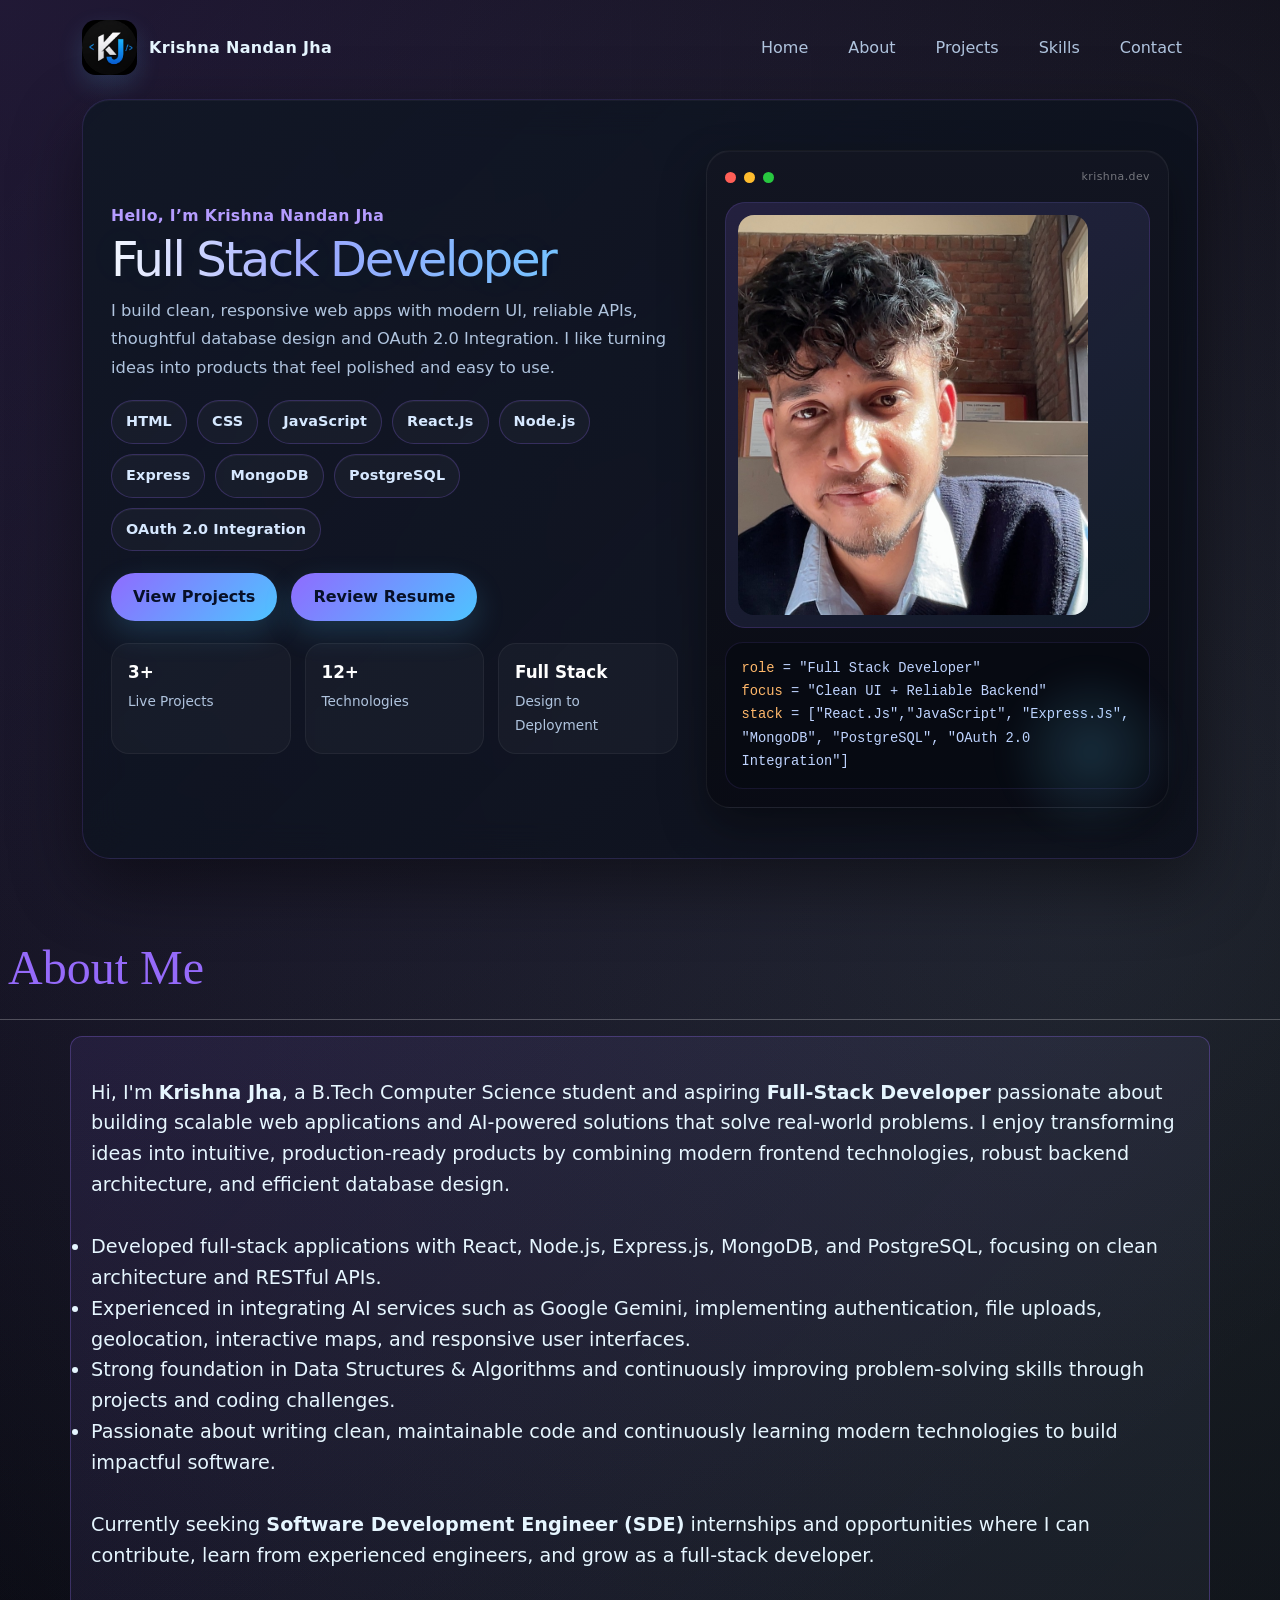
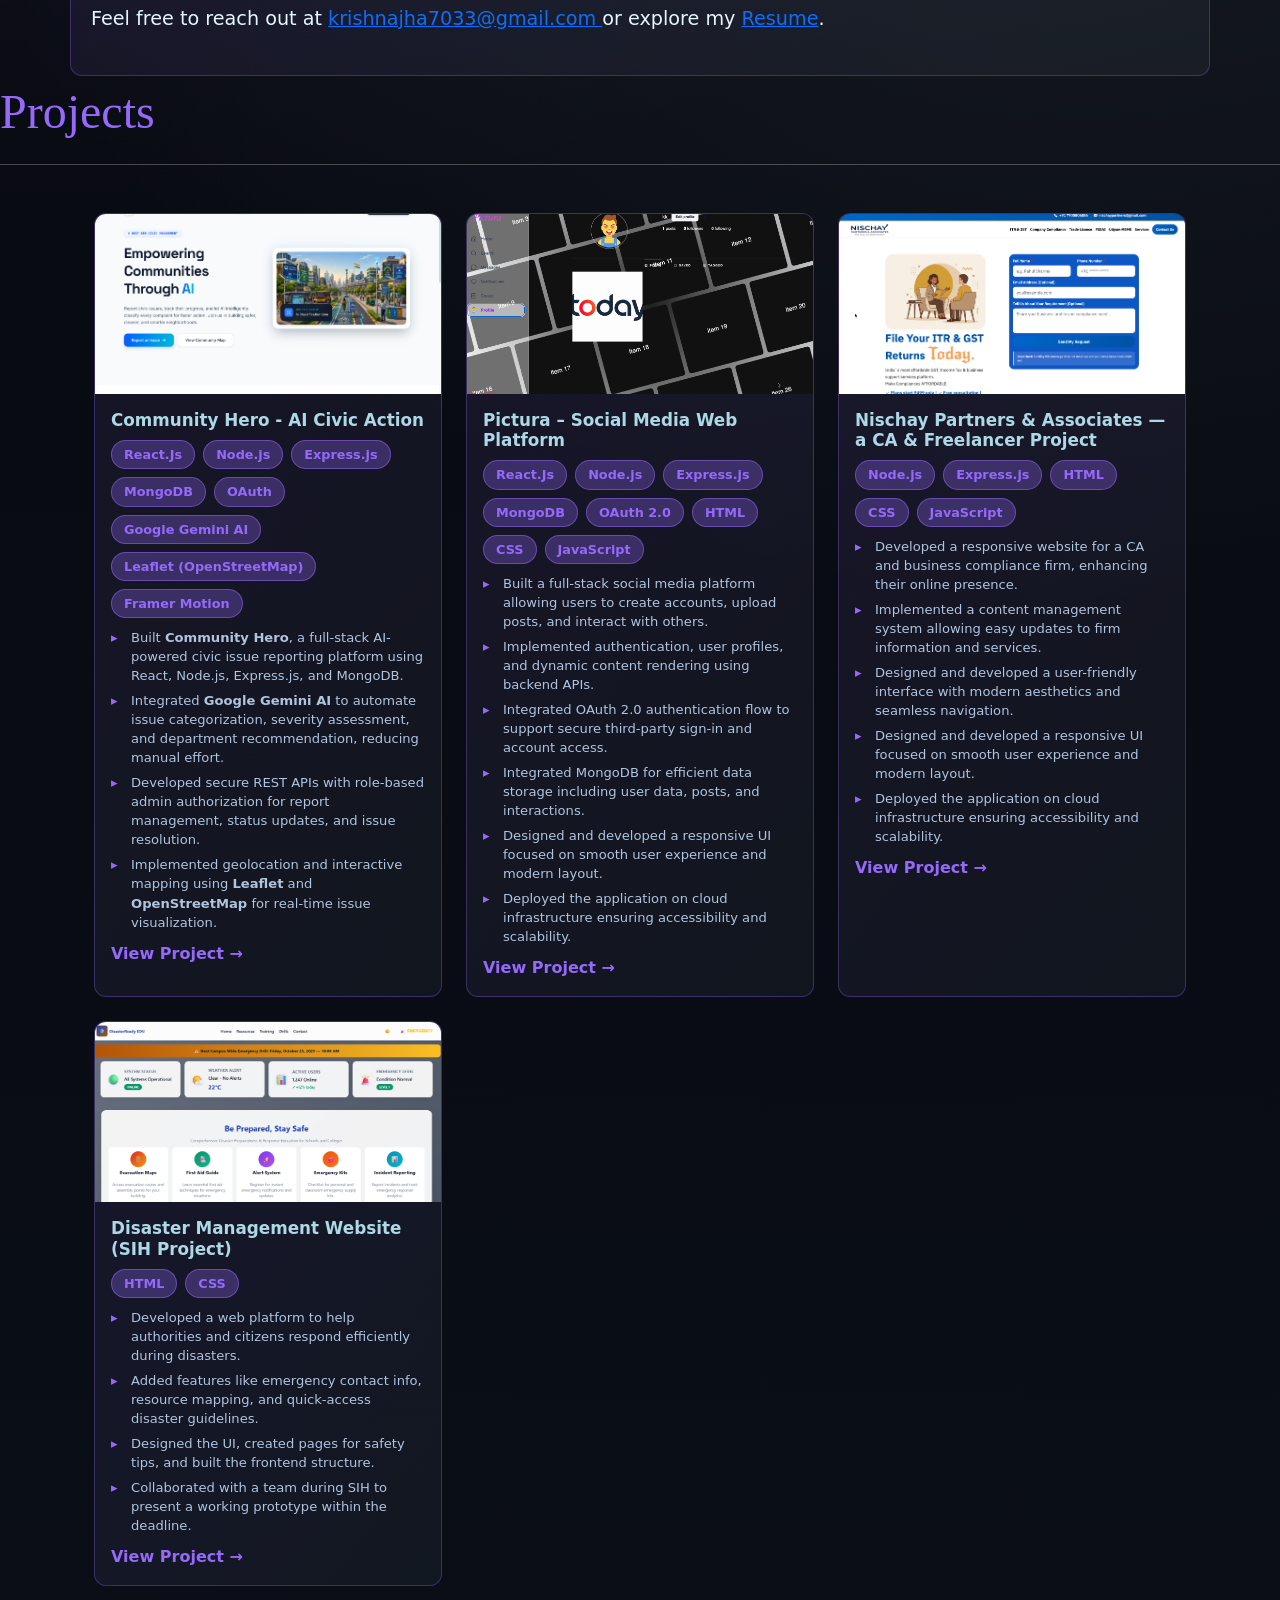
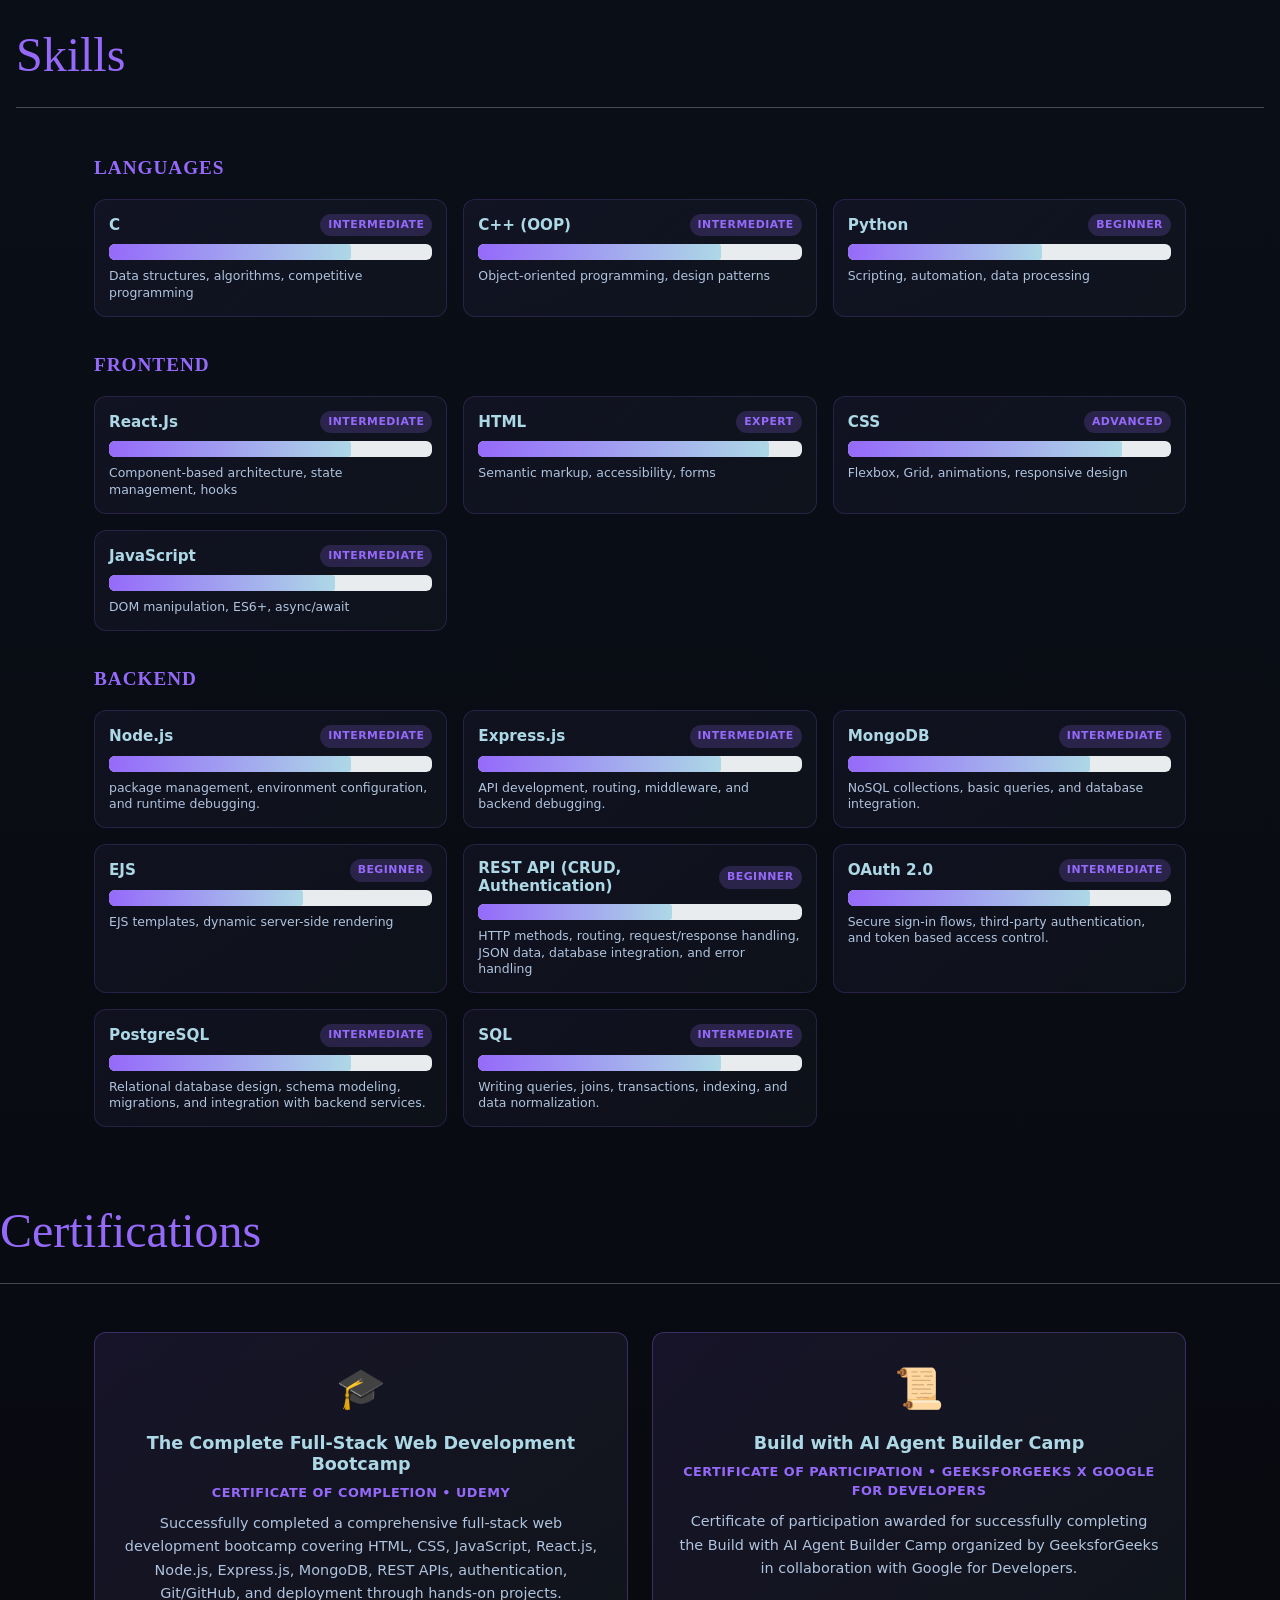
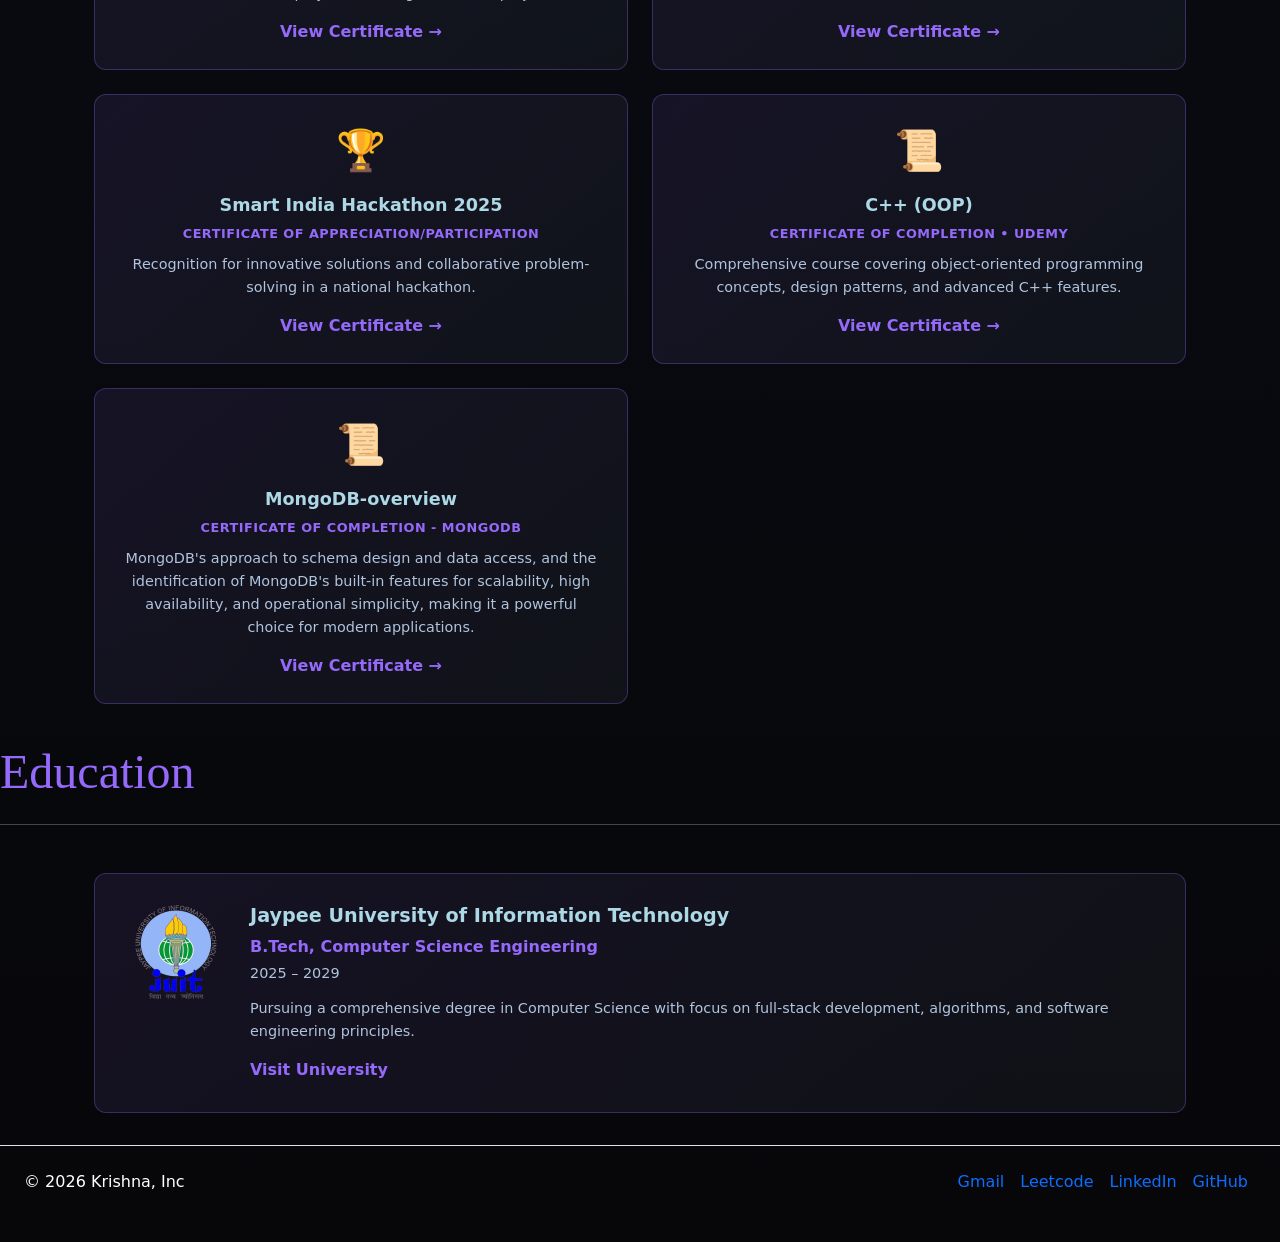
==== index.html @ 57fa2762 "commit" ====
<!doctype html>
<html lang="en">
  <head>
    <meta charset="UTF-8" />
    <meta name="viewport" content="width=device-width, initial-scale=1.0" />
    <meta
      name="description"
      content="Krishna Nandan Jha — Full Stack Developer Portfolio showcasing skills, certifications, experience, and projects."
    />
    <title>Krishna Nandan Jha — Full Stack Developer Portfolio</title>
    <link rel="stylesheet" href="style.css" />
    <link rel="preconnect" href="https://fonts.googleapis.com" />
    <link rel="preconnect" href="https://fonts.gstatic.com" crossorigin />
    <link
      href="https://fonts.googleapis.com/css2?family=BBH+Hegarty&family=Libre+Baskerville:ital@0;1&display=swap"
      rel="stylesheet"
    />
    <link
      href="https://cdn.jsdelivr.net/npm/bootstrap@5.3.8/dist/css/bootstrap.min.css"
      rel="stylesheet"
      integrity="sha384-sRIl4kxILFvY47J16cr9ZwB07vP4J8+LH7qKQnuqkuIAvNWLzeN8tE5YBujZqJLB"
      crossorigin="anonymous"
    />
  </head>

  <body class="bg-dark text-white">
    <header class="topbar container">
      <a class="brand" href="#home" aria-label="Go to home section">
        <span>
          <img
            class="brand-mark"
            src="images/profile.png"
            alt="Profile Picture"
          />
        </span>
        <span class="brand-name">Krishna Nandan Jha</span>
      </a>
      <div class="nav-menu">
        <input
          type="checkbox"
          id="nav-toggle"
          class="nav-check"
          aria-hidden="true"
        />
        <label
          class="nav-toggle"
          for="nav-toggle"
          aria-label="Toggle navigation menu"
        >
          <span></span>
          <span></span>
          <span></span>
        </label>
        <nav class="nav-links" aria-label="Primary navigation">
          <a href="#home">Home</a>
          <a href="#about">About</a>
          <a href="#projects">Projects</a>
          <a href="#skills">Skills</a>
          <a href="#contact">Contact</a>
        </nav>
      </div>
    </header>

    <main id="home" class="intro container">
      <div class="hero-panel">
        <div class="intro-row">
          <div class="intro-text">
            <p class="eyebrow">Hello, I’m Krishna Nandan Jha</p>
            <h1 class="developer">Full Stack Developer</h1>
            <p class="hero-summary">
              I build clean, responsive web apps with modern UI, reliable APIs,
              thoughtful database design and OAuth 2.0 Integration. I like
              turning ideas into products that feel polished and easy to use.
            </p>

            <div class="skill-cloud" aria-label="Core skills">
              <span class="skill-pill">HTML</span>
              <span class="skill-pill">CSS</span>
              <span class="skill-pill">JavaScript</span>
              <span class="skill-pill">React.Js</span>
              <span class="skill-pill">Node.js</span>
              <span class="skill-pill">Express</span>
              <span class="skill-pill">MongoDB</span>
              <span class="skill-pill">PostgreSQL</span>
              <span class="skill-pill">OAuth 2.0 Integration</span>
            </div>

            <div class="hero-actions">
              <a class="button" href="#projects">View Projects</a>
              <a class="button button-secondary" href="Resume.html"
                >Review Resume</a
              >
            </div>

            <div class="hero-stats" aria-label="Portfolio highlights">
              <div class="stat-card">
                <strong>3+</strong>
                <span>Live Projects</span>
              </div>
              <div class="stat-card">
                <strong>12+</strong>
                <span>Technologies</span>
              </div>
              <div class="stat-card">
                <strong>Full Stack</strong>
                <span>Design to Deployment</span>
              </div>
            </div>
          </div>

          <div class="intro-media">
            <div class="hero-card">
              <div class="hero-window">
                <span></span>
                <span></span>
                <span></span>
                <small>krishna.dev</small>
              </div>
              <div class="hero-portrait">
                <img
                  id="img"
                  src="images/Photo2.jpg"
                  alt="Profile Picture"
                  width="200"
                />
              </div>
              <div class="hero-code">
                <p><span>role</span> = "Full Stack Developer"</p>
                <p><span>focus</span> = "Clean UI + Reliable Backend"</p>
                <p>
                  <span>stack</span> = ["React.Js","JavaScript", "Express.Js",
                  "MongoDB", "PostgreSQL", "OAuth 2.0 Integration"]
                </p>
              </div>
            </div>
          </div>
        </div>
      </div>
    </main>
    <section id="about" class="about">
      <h2 class="about_me">About Me</h2>
      <hr />
      <div class="section-about content-card container">
        <p class="p">
          Hi, I'm <strong>Krishna Jha</strong>, a B.Tech Computer Science
          student and aspiring <strong>Full-Stack Developer</strong> passionate
          about building scalable web applications and AI-powered solutions that
          solve real-world problems. I enjoy transforming ideas into intuitive,
          production-ready products by combining modern frontend technologies,
          robust backend architecture, and efficient database design.
        </p>

        <ul class="p">
          <li>
            Developed full-stack applications with React, Node.js, Express.js,
            MongoDB, and PostgreSQL, focusing on clean architecture and RESTful
            APIs.
          </li>

          <li>
            Experienced in integrating AI services such as Google Gemini,
            implementing authentication, file uploads, geolocation, interactive
            maps, and responsive user interfaces.
          </li>

          <li>
            Strong foundation in Data Structures & Algorithms and continuously
            improving problem-solving skills through projects and coding
            challenges.
          </li>

          <li>
            Passionate about writing clean, maintainable code and continuously
            learning modern technologies to build impactful software.
          </li>
        </ul>

        <p class="p">
          Currently seeking <strong>Software Development Engineer (SDE)</strong>
          internships and opportunities where I can contribute, learn from
          experienced engineers, and grow as a full-stack developer.
        </p>

        <p class="p">
          Feel free to reach out at
          <a href="mailto:krishnajha7033@gmail.com">
            krishnajha7033@gmail.com
          </a>
          or explore my <a href="Resume.html">Resume</a>.
        </p>
      </div>
    </section>
    <div id="projects" class="experience-section">
      <p class="Experience">Projects</p>
      <hr />
      <br />
      <div class="container px-4 py-2">
        <div class="row row-cols-1 row-cols-md-2 row-cols-lg-3 g-4">
          <div class="col">
            <div class="project-card">
              <div class="project-header">
                <img
                  src="images/community-hero.png"
                  alt="Pictura theme"
                  class="project-image"
                />
              </div>
              <div class="project-content">
                <h4 class="project-title">Community Hero - AI Civic Action</h4>
                <div class="tech-badges">
                  <span class="tech-badge">React.Js</span>
                  <span class="tech-badge">Node.js</span>
                  <span class="tech-badge">Express.js</span>
                  <span class="tech-badge">MongoDB</span>
                  <span class="tech-badge">OAuth </span>
                  <span class="tech-badge">Google Gemini AI</span>
                  <span class="tech-badge">Leaflet (OpenStreetMap)</span>
                  <span class="tech-badge">Framer Motion</span>
                </div>
                <ul class="project-points">
                  <li>
                    Built <strong>Community Hero</strong>, a full-stack
                    AI-powered civic issue reporting platform using React,
                    Node.js, Express.js, and MongoDB.
                  </li>

                  <li>
                    Integrated <strong>Google Gemini AI</strong> to automate
                    issue categorization, severity assessment, and department
                    recommendation, reducing manual effort.
                  </li>

                  <li>
                    Developed secure REST APIs with role-based admin
                    authorization for report management, status updates, and
                    issue resolution.
                  </li>

                  <li>
                    Implemented geolocation and interactive mapping using
                    <strong>Leaflet</strong> and
                    <strong>OpenStreetMap</strong> for real-time issue
                    visualization.
                  </li>

                  <!-- <li>
                    Enabled image upload, AI-powered analysis, GPS/location
                    search, and an AI assistant to improve the reporting
                    experience.
                  </li>

                  <li>
                    Designed a fully responsive, modern interface with React,
                    Tailwind CSS, and Framer Motion, and deployed the
                    application for public access.
                  </li> -->
                </ul>
                <a
                  href="https://community-hero-india.onrender.com"
                  class="project-link"
                  >View Project →</a
                >
              </div>
            </div>
          </div>

          <div class="col">
            <div class="project-card">
              <div class="project-header">
                <img
                  src="images/pictura.png"
                  alt="Pictura theme"
                  class="project-image"
                />
              </div>
              <div class="project-content">
                <h4 class="project-title">
                  Pictura – Social Media Web Platform
                </h4>
                <div class="tech-badges">
                  <span class="tech-badge">React.Js</span>
                  <span class="tech-badge">Node.js</span>
                  <span class="tech-badge">Express.js</span>
                  <span class="tech-badge">MongoDB</span>
                  <span class="tech-badge">OAuth 2.0</span>
                  <span class="tech-badge">HTML</span>
                  <span class="tech-badge">CSS</span>
                  <span class="tech-badge">JavaScript</span>
                </div>
                <ul class="project-points">
                  <li>
                    Built a full-stack social media platform allowing users to
                    create accounts, upload posts, and interact with others.
                  </li>
                  <li>
                    Implemented authentication, user profiles, and dynamic
                    content rendering using backend APIs.
                  </li>
                  <li>
                    Integrated OAuth 2.0 authentication flow to support secure
                    third-party sign-in and account access.
                  </li>
                  <li>
                    Integrated MongoDB for efficient data storage including user
                    data, posts, and interactions.
                  </li>
                  <li>
                    Designed and developed a responsive UI focused on smooth
                    user experience and modern layout.
                  </li>
                  <li>
                    Deployed the application on cloud infrastructure ensuring
                    accessibility and scalability.
                  </li>
                </ul>
                <a href="https://pictura-social.vercel.app" class="project-link"
                  >View Project →</a
                >
              </div>
            </div>
          </div>

          <div class="col">
            <div class="project-card">
              <div class="project-header">
                <img
                  src="images/nischay.png"
                  alt="Nischay theme"
                  class="project-image"
                />
              </div>
              <div class="project-content">
                <h4 class="project-title">
                  Nischay Partners & Associates — a CA & Freelancer Project
                </h4>
                <div class="tech-badges">
                  <span class="tech-badge">Node.js</span>
                  <span class="tech-badge">Express.js</span>
                  <span class="tech-badge">HTML</span>
                  <span class="tech-badge">CSS</span>
                  <span class="tech-badge">JavaScript</span>
                </div>
                <ul class="project-points">
                  <li>
                    Developed a responsive website for a CA and business
                    compliance firm, enhancing their online presence.
                  </li>
                  <li>
                    Implemented a content management system allowing easy
                    updates to firm information and services.
                  </li>
                  <li>
                    Designed and developed a user-friendly interface with modern
                    aesthetics and seamless navigation.
                  </li>
                  <li>
                    Designed and developed a responsive UI focused on smooth
                    user experience and modern layout.
                  </li>
                  <li>
                    Deployed the application on cloud infrastructure ensuring
                    accessibility and scalability.
                  </li>
                </ul>
                <a href="https://nischaypartners.in" class="project-link"
                  >View Project →</a
                >
              </div>
            </div>
          </div>
          <div class="col">
            <div class="project-card">
              <div class="project-header">
                <img
                  src="images/SIH_WEB.png"
                  alt="SIH_Web theme"
                  class="project-image"
                />
              </div>
              <div class="project-content">
                <h4 class="project-title">
                  Disaster Management Website (SIH Project)
                </h4>
                <div class="tech-badges">
                  <span class="tech-badge">HTML</span>
                  <span class="tech-badge">CSS</span>
                </div>
                <ul class="project-points">
                  <li>
                    Developed a web platform to help authorities and citizens
                    respond efficiently during disasters.
                  </li>
                  <li>
                    Added features like emergency contact info, resource
                    mapping, and quick-access disaster guidelines.
                  </li>
                  <li>
                    Designed the UI, created pages for safety tips, and built
                    the frontend structure.
                  </li>
                  <li>
                    Collaborated with a team during SIH to present a working
                    prototype within the deadline.
                  </li>
                </ul>
                <a
                  href="https://krishna-7033.github.io/Disaster-Ready-EDU-Smart-Disaster-Preparedness-Response-Education-System/"
                  class="project-link"
                  >View Project →</a
                >
              </div>
            </div>
          </div>
        </div>
      </div>
    </div>

    <div id="skills" class="section-skills">
      <p class="Experience">Skills</p>
      <hr />
      <br />
      <div class="container px-4 py-2">
        <!-- Languages Section -->
        <div class="skills-category">
          <h4 class="category-title">Languages</h4>
          <div class="row row-cols-1 row-cols-md-2 row-cols-lg-3 g-3 py-2">
            <div class="col">
              <div class="skill-card">
                <div class="skill-header">
                  <h5 class="skill-name">C</h5>
                  <span class="skill-level">Intermediate</span>
                </div>
                <div
                  class="progress"
                  role="progressbar"
                  aria-valuenow="75"
                  aria-valuemin="0"
                  aria-valuemax="100"
                >
                  <div class="progress-bar" style="width: 75%"></div>
                </div>
                <p class="skill-desc">
                  Data structures, algorithms, competitive programming
                </p>
              </div>
            </div>
            <div class="col">
              <div class="skill-card">
                <div class="skill-header">
                  <h5 class="skill-name">C++ (OOP)</h5>
                  <span class="skill-level">Intermediate</span>
                </div>
                <div
                  class="progress"
                  role="progressbar"
                  aria-valuenow="75"
                  aria-valuemin="0"
                  aria-valuemax="100"
                >
                  <div class="progress-bar" style="width: 75%"></div>
                </div>
                <p class="skill-desc">
                  Object-oriented programming, design patterns
                </p>
              </div>
            </div>
            <div class="col">
              <div class="skill-card">
                <div class="skill-header">
                  <h5 class="skill-name">Python</h5>
                  <span class="skill-level">Beginner</span>
                </div>
                <div
                  class="progress"
                  role="progressbar"
                  aria-valuenow="60"
                  aria-valuemin="0"
                  aria-valuemax="100"
                >
                  <div class="progress-bar" style="width: 60%"></div>
                </div>
                <p class="skill-desc">Scripting, automation, data processing</p>
              </div>
            </div>
          </div>
        </div>

        <!-- Frontend Section -->
        <div class="skills-category">
          <h4 class="category-title">Frontend</h4>
          <div class="row row-cols-1 row-cols-md-2 row-cols-lg-3 g-3 py-2">
            <div class="col">
              <div class="skill-card">
                <div class="skill-header">
                  <h5 class="skill-name">React.Js</h5>
                  <span class="skill-level">Intermediate</span>
                </div>
                <div
                  class="progress"
                  role="progressbar"
                  aria-valuenow="75"
                  aria-valuemin="0"
                  aria-valuemax="100"
                >
                  <div class="progress-bar" style="width: 75%"></div>
                </div>
                <p class="skill-desc">
                  Component-based architecture, state management, hooks
                </p>
              </div>
            </div>
            <div class="col">
              <div class="skill-card">
                <div class="skill-header">
                  <h5 class="skill-name">HTML</h5>
                  <span class="skill-level">Expert</span>
                </div>
                <div
                  class="progress"
                  role="progressbar"
                  aria-valuenow="90"
                  aria-valuemin="0"
                  aria-valuemax="100"
                >
                  <div class="progress-bar" style="width: 90%"></div>
                </div>
                <p class="skill-desc">Semantic markup, accessibility, forms</p>
              </div>
            </div>
            <div class="col">
              <div class="skill-card">
                <div class="skill-header">
                  <h5 class="skill-name">CSS</h5>
                  <span class="skill-level">Advanced</span>
                </div>
                <div
                  class="progress"
                  role="progressbar"
                  aria-valuenow="85"
                  aria-valuemin="0"
                  aria-valuemax="100"
                >
                  <div class="progress-bar" style="width: 85%"></div>
                </div>
                <p class="skill-desc">
                  Flexbox, Grid, animations, responsive design
                </p>
              </div>
            </div>
            <div class="col">
              <div class="skill-card">
                <div class="skill-header">
                  <h5 class="skill-name">JavaScript</h5>
                  <span class="skill-level">Intermediate</span>
                </div>
                <div
                  class="progress"
                  role="progressbar"
                  aria-valuenow="70"
                  aria-valuemin="0"
                  aria-valuemax="100"
                >
                  <div class="progress-bar" style="width: 70%"></div>
                </div>
                <p class="skill-desc">DOM manipulation, ES6+, async/await</p>
              </div>
            </div>
          </div>
        </div>

        <!-- Backend Section -->
        <div class="skills-category">
          <h4 class="category-title">Backend</h4>
          <div class="row row-cols-1 row-cols-md-2 row-cols-lg-3 g-3 py-2">
            <div class="col">
              <div class="skill-card">
                <div class="skill-header">
                  <h5 class="skill-name">Node.js</h5>
                  <span class="skill-level">Intermediate</span>
                </div>
                <div
                  class="progress"
                  role="progressbar"
                  aria-valuenow="75"
                  aria-valuemin="0"
                  aria-valuemax="100"
                >
                  <div class="progress-bar" style="width: 75%"></div>
                </div>
                <p class="skill-desc">
                  package management, environment configuration, and runtime
                  debugging.
                </p>
              </div>
            </div>
            <div class="col">
              <div class="skill-card">
                <div class="skill-header">
                  <h5 class="skill-name">Express.js</h5>
                  <span class="skill-level">Intermediate</span>
                </div>
                <div
                  class="progress"
                  role="progressbar"
                  aria-valuenow="75"
                  aria-valuemin="0"
                  aria-valuemax="100"
                >
                  <div class="progress-bar" style="width: 75%"></div>
                </div>
                <p class="skill-desc">
                  API development, routing, middleware, and backend debugging.
                </p>
              </div>
            </div>
            <div class="col">
              <div class="skill-card">
                <div class="skill-header">
                  <h5 class="skill-name">MongoDB</h5>
                  <span class="skill-level">Intermediate</span>
                </div>
                <div
                  class="progress"
                  role="progressbar"
                  aria-valuenow="75"
                  aria-valuemin="0"
                  aria-valuemax="100"
                >
                  <div class="progress-bar" style="width: 75%"></div>
                </div>
                <p class="skill-desc">
                  NoSQL collections, basic queries, and database integration.
                </p>
              </div>
            </div>
            <div class="col">
              <div class="skill-card">
                <div class="skill-header">
                  <h5 class="skill-name">EJS</h5>
                  <span class="skill-level">Beginner</span>
                </div>
                <div
                  class="progress"
                  role="progressbar"
                  aria-valuenow="60"
                  aria-valuemin="0"
                  aria-valuemax="100"
                >
                  <div class="progress-bar" style="width: 60%"></div>
                </div>
                <p class="skill-desc">
                  EJS templates, dynamic server-side rendering
                </p>
              </div>
            </div>
            <div class="col">
              <div class="skill-card">
                <div class="skill-header">
                  <h5 class="skill-name">REST API (CRUD, Authentication)</h5>
                  <span class="skill-level">Beginner</span>
                </div>
                <div
                  class="progress"
                  role="progressbar"
                  aria-valuenow="60"
                  aria-valuemin="0"
                  aria-valuemax="100"
                >
                  <div class="progress-bar" style="width: 60%"></div>
                </div>
                <p class="skill-desc">
                  HTTP methods, routing, request/response handling, JSON data,
                  database integration, and error handling
                </p>
              </div>
            </div>
            <div class="col">
              <div class="skill-card">
                <div class="skill-header">
                  <h5 class="skill-name">OAuth 2.0</h5>
                  <span class="skill-level">Intermediate</span>
                </div>
                <div
                  class="progress"
                  role="progressbar"
                  aria-valuenow="75"
                  aria-valuemin="0"
                  aria-valuemax="100"
                >
                  <div class="progress-bar" style="width: 75%"></div>
                </div>
                <p class="skill-desc">
                  Secure sign-in flows, third-party authentication, and token
                  based access control.
                </p>
              </div>
            </div>
            <div class="col">
              <div class="skill-card">
                <div class="skill-header">
                  <h5 class="skill-name">PostgreSQL</h5>
                  <span class="skill-level">Intermediate</span>
                </div>
                <div
                  class="progress"
                  role="progressbar"
                  aria-valuenow="75"
                  aria-valuemin="0"
                  aria-valuemax="100"
                >
                  <div class="progress-bar" style="width: 75%"></div>
                </div>
                <p class="skill-desc">
                  Relational database design, schema modeling, migrations, and
                  integration with backend services.
                </p>
              </div>
            </div>
            <div class="col">
              <div class="skill-card">
                <div class="skill-header">
                  <h5 class="skill-name">SQL</h5>
                  <span class="skill-level">Intermediate</span>
                </div>
                <div
                  class="progress"
                  role="progressbar"
                  aria-valuenow="75"
                  aria-valuemin="0"
                  aria-valuemax="100"
                >
                  <div class="progress-bar" style="width: 75%"></div>
                </div>
                <p class="skill-desc">
                  Writing queries, joins, transactions, indexing, and data
                  normalization.
                </p>
              </div>
            </div>
          </div>
        </div>
      </div>
    </div>

    <div class="section-Education">
      <p class="Experience">Certifications</p>
      <hr />
      <br />
      <div class="container px-4 py-2">
        <div class="row row-cols-1 row-cols-md-2 g-4">
          <div class="col">
            <div class="cert-card">
              <div class="cert-icon">🎓</div>

              <h5 class="cert-title">
                The Complete Full-Stack Web Development Bootcamp
              </h5>

              <p class="cert-subtitle">Certificate of Completion • Udemy</p>

              <p class="cert-desc">
                Successfully completed a comprehensive full-stack web
                development bootcamp covering HTML, CSS, JavaScript, React.js,
                Node.js, Express.js, MongoDB, REST APIs, authentication,
                Git/GitHub, and deployment through hands-on projects.
              </p>

              <a
                href="https://www.udemy.com/certificate/UC-664fd187-7940-4fb8-8b03-a6f899e69171/ "
                target="_blank"
                rel="noopener noreferrer"
                class="cert-link"
              >
                View Certificate →
              </a>
            </div>
          </div>
          <div class="col">
            <div class="cert-card">
              <div class="cert-icon">📜</div>
              <h5 class="cert-title">Build with AI Agent Builder Camp</h5>
              <p class="cert-subtitle">
                Certificate of participation • GeeksforGeeks x Google for
                Developers
              </p>
              <p class="cert-desc">
                Certificate of participation awarded for successfully completing
                the Build with AI Agent Builder Camp organized by GeeksforGeeks
                in collaboration with Google for Developers.
              </p>
              <a
                href="https://media.geeksforgeeks.org/auth-certificates/1778437800/dcc4e357106d766cf3f929b4db4f3ac9.png"
                target="_blank"
                rel="noopener noreferrer"
                class="cert-link"
                >View Certificate →</a
              >
            </div>
          </div>
          <div class="col">
            <div class="cert-card">
              <div class="cert-icon">🏆</div>
              <h5 class="cert-title">Smart India Hackathon 2025</h5>
              <p class="cert-subtitle">
                Certificate of Appreciation/Participation
              </p>
              <p class="cert-desc">
                Recognition for innovative solutions and collaborative
                problem-solving in a national hackathon.
              </p>
              <a
                href="images/SIH.png"
                target="_blank"
                rel="noopener noreferrer"
                class="cert-link"
              >
                View Certificate →
              </a>
            </div>
          </div>
          <div class="col">
            <div class="cert-card">
              <div class="cert-icon">📜</div>
              <h5 class="cert-title">C++ (OOP)</h5>
              <p class="cert-subtitle">Certificate of Completion • Udemy</p>
              <p class="cert-desc">
                Comprehensive course covering object-oriented programming
                concepts, design patterns, and advanced C++ features.
              </p>
              <a
                href="https://www.udemy.com/certificate/UC-c1635910-d628-4738-b3bf-edd115af367b/"
                target="_blank"
                rel="noopener noreferrer"
                class="cert-link"
                >View Certificate →</a
              >
            </div>
          </div>
          <div class="col">
            <div class="cert-card">
              <div class="cert-icon">📜</div>
              <h5 class="cert-title">MongoDB-overview</h5>
              <p class="cert-subtitle">Certificate of Completion - MongoDB</p>
              <p class="cert-desc">
                MongoDB's approach to schema design and data access, and the
                identification of MongoDB's built-in features for scalability,
                high availability, and operational simplicity, making it a
                powerful choice for modern applications.
              </p>
              <a
                href="images/mongoDB_overview.pdf"
                target="_blank"
                rel="noopener noreferrer"
                class="cert-link"
                >View Certificate →</a
              >
            </div>
          </div>
        </div>
      </div>
    </div>
    <br />
    <div class="section-Education">
      <p class="Experience">Education</p>
      <hr />
      <br />
      <div class="container px-4 py-2">
        <div class="row row-cols-1 g-4">
          <div class="col">
            <div class="education-card">
              <div class="edu-logo">
                <img src="images/juit1.png" alt="JUIT Logo" />
              </div>
              <div class="edu-content">
                <h4 class="edu-title">
                  Jaypee University of Information Technology
                </h4>
                <p class="edu-degree">B.Tech, Computer Science Engineering</p>
                <p class="edu-duration">2025 – 2029</p>
                <p class="edu-desc">
                  Pursuing a comprehensive degree in Computer Science with focus
                  on full-stack development, algorithms, and software
                  engineering principles.
                </p>
                <a href="https://www.juit.ac.in/" class="edu-link"
                  >Visit University</a
                >
              </div>
            </div>
          </div>
        </div>
      </div>
    </div>
    <div id="contact" class="footer">
      <footer
        class="d-flex flex-wrap justify-content-between align-items-center py-3 my-4 border-top"
      >
        <p class="col-md-4 mb-0 px-4">© 2026 Krishna, Inc</p>
        <ul class="nav col-md-4 px-4 justify-content-end">
          <li class="nav-item">
            <a 
            href="mailto:krishnajha7033@gmail.com"
            class="nav-link px-2"
              >Gmail</a target="_blank"
            >
          </li>
          <li class="nav-item">
            <a
              href="https://leetcode.com/u/krishnaNandanJha/"
              class="nav-link px-2"
              >Leetcode</a
            >
          </li>
          <li class="nav-item">
            <a
              href="https://www.linkedin.com/in/krishna-nandan-jha/"
              class="nav-link px-2"
              >LinkedIn</a
            >
          </li>
          <li class="nav-item">
            <a href="https://github.com/krishna-7033" class="nav-link px-2"
              >GitHub</a
            >
          </li>
        </ul>
      </footer>
    </div>
    <script
      src="https://cdn.jsdelivr.net/npm/bootstrap@5.3.8/dist/js/bootstrap.bundle.min.js"
      integrity="sha384-FKyoEForCGlyvwx9Hj09JcYn3nv7wiPVlz7YYwJrWVcXK/BmnVDxM+D2scQbITxI"
      crossorigin="anonymous"
    ></script>
  </body>
</html>
---- style.css ----
:root {
  --bg: #07070a;
  --surface: #0f1724;
  --text: #e6f6ff;
  --muted: #b0c4de;
  --accent: #956afa;
  --accent-2: #add8e6;
  --card-bg: rgba(149, 106, 250, 0.06);
  --radius: 12px;
  --gap: 1rem;
}

body {
  background:
    radial-gradient(
      circle at top left,
      rgba(149, 106, 250, 0.18),
      transparent 30%
    ),
    radial-gradient(
      circle at 85% 15%,
      rgba(173, 216, 230, 0.12),
      transparent 25%
    ),
    linear-gradient(180deg, #07070a 0%, #0a0e17 55%, #07070a 100%);
  color: var(--text);
  font-family: "Libre Baskerville", serif;
  font-optical-sizing: auto;
  font-weight: 400;
  font-style: normal;
  display: flex;
  flex-direction: column;
  line-height: 1.5;
  min-height: 100vh;
  overflow-x: hidden;
  overflow-y: auto;
  position: relative;
}

html {
  scroll-behavior: smooth;
  scroll-padding-top: 24px;
}

body::before {
  content: "";
  position: fixed;
  inset: 0;
  background-image:
    linear-gradient(rgba(255, 255, 255, 0.03) 1px, transparent 1px),
    linear-gradient(90deg, rgba(255, 255, 255, 0.03) 1px, transparent 1px);
  background-size: 90px 90px;
  mask-image: radial-gradient(circle at center, black 35%, transparent 100%);
  pointer-events: none;
  opacity: 0.35;
  z-index: -1;
}
@keyframes appear {
  from {
    opacity: 0;
    scale: 0.7;
  }
  to {
    opacity: 1;
    scale: 1;
  }
}
@keyframes typing {
  from {
    width: 0;
  }
  to {
    width: 100%;
  }
}
@keyframes cursor {
  to {
    border-left: 2px transparent;
  }
}
.developer {
  font-size: clamp(3rem, 6vw, 5rem);
  line-height: 0.95;
  margin: 8px 0 14px;
  background: linear-gradient(90deg, #f4f7ff 0%, #9fa9ff 35%, #63d0ff 100%);
  -webkit-background-clip: text;
  background-clip: text;
  color: transparent;
  letter-spacing: -0.05em;
  text-shadow: 0 0 40px rgba(99, 208, 255, 0.08);
  animation: floatTitle 5s ease-in-out infinite;
}

@keyframes floatTitle {
  0%,
  100% {
    transform: translateY(0);
  }

  50% {
    transform: translateY(-4px);
  }
}
.about,
.experience-section,
.section-Education,
.section-skills,
.section-Education {
  animation: appear 0.8s ease both;
  scroll-margin-top: 24px;
}
#home,
.intro {
  position: relative;
}
.topbar {
  display: flex;
  align-items: center;
  justify-content: space-between;
  gap: 20px;
  padding: 20px 40px 0;
}
.brand {
  display: inline-flex;
  align-items: center;
  gap: 12px;
  text-decoration: none;
  color: var(--text);
}
.brand-mark {
  width: 55px;
  height: 55px;
  border-radius: 14px;
  display: grid;
  place-items: center;
  background: linear-gradient(
    135deg,
    rgba(149, 106, 250, 0.95),
    rgba(99, 208, 255, 0.85)
  );
  color: white;
  font-weight: 800;
  letter-spacing: 0.08em;
  box-shadow: 0 10px 24px rgba(99, 208, 255, 0.16);
}
.brand-name {
  font-size: 1rem;
  font-weight: 700;
  letter-spacing: 0.02em;
  front-family: "BBH Hegarty", cursive;
}
.nav-menu {
  position: relative;
  display: flex;
  align-items: center;
  gap: 12px;
}
.nav-check {
  position: absolute;
  opacity: 0;
  pointer-events: none;
}
.nav-toggle {
  display: none;
  width: 48px;
  height: 48px;
  align-items: center;
  justify-content: center;
  flex-direction: column;
  gap: 5px;
  border-radius: 14px;
  border: 1px solid rgba(149, 106, 250, 0.2);
  background: rgba(255, 255, 255, 0.04);
  cursor: pointer;
  padding: 0;
  transition:
    background 0.2s ease,
    transform 0.2s ease,
    border-color 0.2s ease;
}
.nav-toggle:hover {
  background: rgba(149, 106, 250, 0.12);
  transform: translateY(-1px);
}
.nav-toggle span {
  display: block;
  width: 20px;
  height: 2px;
  border-radius: 999px;
  background: var(--text);
  transition:
    transform 0.2s ease,
    opacity 0.2s ease;
}
.nav-links {
  display: flex;
  align-items: center;
  gap: 8px;
  flex-wrap: wrap;
}
.nav-links a {
  color: var(--muted);
  text-decoration: none;
  padding: 10px 16px;
  border-radius: 999px;
  transition:
    background 0.2s ease,
    color 0.2s ease,
    transform 0.2s ease;
}
.nav-links a:hover {
  background: rgba(149, 106, 250, 0.16);
  color: var(--text);
  transform: translateY(-1px);
}
.hero-panel {
  position: relative;
  border: 1px solid rgba(149, 106, 250, 0.18);
  border-radius: 28px;
  background: linear-gradient(
    135deg,
    rgba(15, 23, 36, 0.84),
    rgba(9, 13, 24, 0.72)
  );
  box-shadow:
    0 25px 70px rgba(0, 0, 0, 0.45),
    inset 0 1px 0 rgba(255, 255, 255, 0.04);
  padding: 28px;
  backdrop-filter: blur(18px);
}
.hero-panel::after {
  content: "";
  position: absolute;
  inset: auto 16px 16px auto;
  width: 180px;
  height: 180px;
  border-radius: 50%;
  background: radial-gradient(
    circle,
    rgba(99, 208, 255, 0.18),
    transparent 68%
  );
  filter: blur(12px);
  pointer-events: none;
}
.eyebrow {
  color: #b59cff;
  font-size: 0.98rem;
  font-weight: 700;
  letter-spacing: 0.02em;
  margin: 0 0 10px;
}
.hero-summary {
  max-width: 620px;
  color: var(--muted);
  font-size: 1.02rem;
  line-height: 1.75;
  margin: 0 0 18px;
}
.skill-cloud {
  display: flex;
  flex-wrap: wrap;
  gap: 10px;
  margin: 18px 0 22px;
}
.skill-pill {
  border: 1px solid rgba(149, 106, 250, 0.25);
  background: rgba(255, 255, 255, 0.03);
  color: #d6e8ff;
  padding: 10px 14px;
  border-radius: 999px;
  font-size: 0.9rem;
  font-weight: 600;
  letter-spacing: 0.01em;
  box-shadow: inset 0 1px 0 rgba(255, 255, 255, 0.04);
}
.hero-actions {
  display: flex;
  flex-wrap: wrap;
  gap: 14px;
  margin: 10px 0 22px;
}
.button-secondary {
  background: transparent;
  color: var(--text);
  border: 1px solid rgba(173, 216, 230, 0.35);
}
.button-secondary:hover {
  background: rgba(173, 216, 230, 0.08);
}
.hero-stats {
  display: grid;
  grid-template-columns: repeat(3, minmax(0, 1fr));
  gap: 14px;
  margin-top: 12px;
}
.stat-card {
  padding: 16px;
  border-radius: 18px;
  background: rgba(255, 255, 255, 0.03);
  border: 1px solid rgba(255, 255, 255, 0.05);
}
.stat-card strong {
  display: block;
  font-size: 1.05rem;
  color: #ffffff;
  margin-bottom: 4px;
}
.stat-card span {
  color: var(--muted);
  font-size: 0.85rem;
}
.intro {
  text-align: left;
  padding: 28px 40px 90px;
}
.intro-row {
  display: grid;
  grid-template-columns: minmax(0, 1.1fr) minmax(280px, 0.9fr);
  align-items: center;
  gap: 28px;
  min-height: 78vh;
}
.experience-row {
  display: flex;
  gap: 1rem;
  flex-wrap: wrap;
}
.intro-text {
  flex: 1 1 300px;
}
.intro-media {
  flex: 0 1 390px;
  display: flex;
  justify-content: flex-end;
}
.hero-card {
  width: 100%;
  padding: 18px;
  border-radius: 24px;
  background: linear-gradient(
    180deg,
    rgba(19, 22, 34, 0.95),
    rgba(10, 12, 20, 0.92)
  );
  border: 1px solid rgba(255, 255, 255, 0.06);
  box-shadow:
    0 20px 45px rgba(0, 0, 0, 0.38),
    inset 0 1px 0 rgba(255, 255, 255, 0.04);
}
.hero-window {
  display: flex;
  align-items: center;
  gap: 8px;
  margin-bottom: 16px;
  color: rgba(255, 255, 255, 0.42);
  font-size: 0.78rem;
}
.hero-window span {
  width: 11px;
  height: 11px;
  border-radius: 999px;
  display: inline-block;
}
.hero-window span:nth-child(1) {
  background: #ff5f57;
}
.hero-window span:nth-child(2) {
  background: #febc2e;
}
.hero-window span:nth-child(3) {
  background: #28c840;
}
.hero-window small {
  margin-left: auto;
  letter-spacing: 0.04em;
}
.hero-portrait {
  background: linear-gradient(
    135deg,
    rgba(149, 106, 250, 0.14),
    rgba(99, 208, 255, 0.08)
  );
  border-radius: 20px;
  padding: 12px;
  border: 1px solid rgba(149, 106, 250, 0.16);
}
#img {
  border-radius: 16px;
  width: 100%;
  max-width: 100%;
  height: 360px;
  object-fit: cover;
  display: block;
}
.hero-code {
  margin-top: 14px;
  padding: 14px 16px;
  border-radius: 18px;
  background: rgba(7, 10, 18, 0.8);
  border: 1px solid rgba(149, 106, 250, 0.12);
}
.hero-code p {
  margin: 0;
  font-family: "Courier New", monospace;
  font-size: 0.86rem;
  color: #bfd4ff;
  line-height: 1.7;
}
.hero-code span {
  color: #ffb86b;
}
.button {
  background: linear-gradient(135deg, #8f6bff 0%, #4ec4ff 100%);
  color: #071028;
  padding: 12px 22px;
  text-align: center;
  text-decoration: none;
  display: inline-block;
  font-size: 1rem;
  border: none;
  border-radius: 999px;
  cursor: pointer;
  font-weight: 700;
  transition:
    transform 0.18s ease,
    box-shadow 0.18s ease;
  box-shadow: 0 12px 30px rgba(78, 196, 255, 0.18);
}

.button:hover {
  transform: translateY(-3px);
  box-shadow: 0 18px 32px rgba(78, 196, 255, 0.22);
}
.button:focus-visible {
  outline: 3px solid rgba(149, 106, 250, 0.28);
  outline-offset: 3px;
}
.about_me {
  font-family: "BBH Hegarty", cursive;
  font-size: 1.8rem;
  padding: 0 8px 6px 8px;
  margin: 0 0 12px 0;
  color: var(--accent);
}
.Experience {
  font-family: "BBH Hegarty", cursive;
  font-size: 1.8rem;
  margin-bottom: 10px;
  padding-right: 10px;
  margin-left: 0;
  color: var(--accent);
}
.p {
  padding: 6px 8px;
  color: var(--text);
  font-size: 1rem;
  line-height: 1.6;
  margin: 10px 0;
}
.Smart {
  padding-left: 20px;
  font-size: large;
}
.SIH {
  border-radius: 7%;
  border: none;
  height: 270px;
  width: 350px;
}
.experience-row {
  display: flex;
  flex-wrap: wrap;
  align-items: flex-start;
  justify-content: space-between;
  gap: 24px;
  padding: 0 20px;
}
.experience-text {
  flex: 1 1 300px;
}
.experience-media {
  flex: 0 1 380px;
  display: flex;
  justify-content: flex-end;
}
@media (max-width: 800px) and (min-width: 320px) {
  .topbar {
    padding: 16px 16px 0;
    flex-direction: row;
    align-items: center;
    justify-content: space-between;
  }
  .nav-menu {
    margin-left: auto;
  }
  .nav-toggle {
    display: inline-flex;
  }
  .nav-links {
    display: none;
    position: absolute;
    top: calc(100% + 12px);
    right: 0;
    width: min(260px, calc(100vw - 32px));
    padding: 12px;
    flex-direction: column;
    align-items: stretch;
    gap: 8px;
    border-radius: 18px;
    border: 1px solid rgba(149, 106, 250, 0.18);
    background: rgba(9, 13, 24, 0.96);
    box-shadow: 0 20px 45px rgba(0, 0, 0, 0.38);
    z-index: 20;
  }
  .nav-check:checked ~ .nav-links {
    display: flex;
  }
  .nav-links a {
    padding: 10px 12px;
    border-radius: 12px;
  }
  .hero-panel {
    padding: 18px;
  }
  .intro {
    padding: 20px 16px 70px;
  }
  .intro-row {
    grid-template-columns: 1fr;
    min-height: auto;
  }
  .hero-stats {
    grid-template-columns: 1fr;
  }
  .intro-text {
    order: 2;
  }
  .intro-media {
    order: 1;
    justify-content: center;
  }
  #img {
    height: 260px;
  }
  .developer {
    text-align: left;
    font-size: clamp(2.3rem, 12vw, 3.2rem);
  }
  .hero-summary {
    font-size: 0.95rem;
  }
  .p {
    font-size: 1rem;
    margin: 16px 0;
  }
  .Experience,
  .about_me {
    text-align: left;
    margin: 10px 0;
  }
  .Smart {
    padding-left: 0;
    font-size: medium;
  }
  .SIH {
    display: block;
    margin: 20px auto;
    height: auto;
    width: 40%;
    margin-top: 20px;
  }
  .experience-row {
    justify-content: center;
  }
  .experience-media {
    justify-content: center;
  }
}

@media (max-width: 1000px) and (min-width: 801px) {
  .topbar {
    padding: 18px 24px 0;
    flex-wrap: wrap;
  }
  .nav-toggle {
    display: none;
  }
  .intro {
    padding: 24px 24px 80px;
  }
  .intro-row {
    grid-template-columns: 1fr;
    min-height: auto;
  }
  .intro-media {
    justify-content: center;
  }
  #img {
    height: 300px;
    width: 100%;
  }
  .intro h1 {
    font-size: 2.5rem;
  }
  .p {
    font-size: 1.1rem;
    margin: 20px 30px;
  }
  .Experience,
  .about_me {
    font-size: 2rem;
  }
  .Smart {
    font-size: medium;
  }
  .SIH {
    display: block;
    margin: 20px auto;
    height: auto;
    width: 50%;
    margin-top: 20px;
  }
}

@media (min-width: 1001px) and (max-width: 1286px) {
  .intro {
    padding: 24px 30px 80px;
  }
  #img {
    height: 400px;
    width: 350px;
  }
  .intro h1 {
    font-size: 3rem;
  }
  .p {
    font-size: 1.2rem;
  }
  .Experience,
  .about_me {
    font-size: 3rem;
  }
  .Smart {
    font-size: large;
  }
  .SIH {
    display: block;
    margin: 20px auto;
    height: auto;
    width: 60%;
    margin-top: 20px;
  }
}
@media (min-width: 1287px) {
  .intro {
    padding: 28px 40px 90px;
  }
  #img {
    height: 400px;
    width: 350px;
  }
  .intro h1 {
    font-size: 4.5rem;
  }
  .p {
    font-size: 1rem;
  }
  .Experience,
  .about_me {
    font-size: 3rem;
  }
  .Smart {
    font-size: large;
  }
  .SIH {
    height: 270px;
    width: 350px;
  }
}
/* Skills Section Styles */
.section-skills {
  padding: 24px 16px;
}

.skills-category {
  margin-bottom: 28px;
}

.category-title {
  font-family: "BBH Hegarty", cursive;
  font-size: 1.2rem;
  color: #956afa;
  margin-bottom: 12px;
  font-weight: 600;
  text-transform: uppercase;
  letter-spacing: 1px;
}

.skill-card {
  background: linear-gradient(
    135deg,
    var(--card-bg) 0%,
    rgba(173, 216, 230, 0.03) 100%
  );
  border: 1px solid rgba(149, 106, 250, 0.18);
  border-radius: var(--radius);
  padding: 14px;
  transition: all 0.3s ease;
  height: 100%;
  display: flex;
  flex-direction: column;
  backdrop-filter: blur(10px);
}

.skill-card:hover {
  transform: translateY(-5px);
  border-color: rgba(149, 106, 250, 0.6);
  background: linear-gradient(
    135deg,
    rgba(149, 106, 250, 0.15) 0%,
    rgba(173, 216, 230, 0.1) 100%
  );
  box-shadow: 0 8px 24px rgba(149, 106, 250, 0.2);
}

.skill-header {
  display: flex;
  justify-content: space-between;
  align-items: center;
  margin-bottom: 8px;
}

.skill-name {
  font-size: 0.95rem;
  font-weight: 600;
  color: #add8e6;
  margin: 0;
}

.skill-level {
  font-size: 0.68rem;
  color: #956afa;
  background-color: rgba(149, 106, 250, 0.2);
  padding: 3px 8px;
  border-radius: 20px;
  text-transform: uppercase;
  font-weight: 600;
  letter-spacing: 0.5px;
}

.progress {
  height: 5px;
  background-color: rgba(255, 255, 255, 0.1);
  border-radius: 3px;
  overflow: hidden;
  margin-bottom: 8px;
}

.progress-bar {
  background: linear-gradient(90deg, #956afa 0%, #add8e6 100%);
  height: 100%;
  border-radius: 3px;
  transition: width 0.6s ease;
}

.skill-desc {
  font-size: 0.78rem;
  color: #b0c4de;
  margin: 0;
  line-height: 1.35;
  flex-grow: 1;
}

@media (max-width: 768px) {
  .skills-category {
    margin-bottom: 22px;
  }

  .category-title {
    font-size: 1.05rem;
  }

  .skill-card {
    padding: 12px;
  }

  .skill-name {
    font-size: 0.9rem;
  }

  .skill-level {
    font-size: 0.62rem;
  }
}

/* Content Cards (About Section) */
.content-card {
  background: linear-gradient(
    135deg,
    rgba(149, 106, 250, 0.1) 0%,
    rgba(173, 216, 230, 0.05) 100%
  );
  border: 1px solid rgba(149, 106, 250, 0.3);
  border-radius: 12px;
  padding: 25px;
  transition: all 0.3s ease;
  height: 100%;
  display: flex;
  flex-direction: column;
  backdrop-filter: blur(10px);
}

.content-card:hover {
  transform: translateY(-5px);
  border-color: rgba(149, 106, 250, 0.6);
  background: linear-gradient(
    135deg,
    rgba(149, 106, 250, 0.15) 0%,
    rgba(173, 216, 230, 0.1) 100%
  );
  box-shadow: 0 8px 24px rgba(149, 106, 250, 0.2);
}

.card-icon {
  font-size: 2rem;
  margin-bottom: 12px;
}

.card-title {
  color: #add8e6;
  font-weight: 600;
  font-size: 1.1rem;
  margin-bottom: 10px;
}

.card-text {
  color: #b0c4de;
  font-size: 0.9rem;
  line-height: 1.6;
  margin: 0;
}

/* Project Cards */
.project-card {
  background: linear-gradient(
    135deg,
    rgba(149, 106, 250, 0.1) 0%,
    rgba(173, 216, 230, 0.05) 100%
  );
  border: 1px solid rgba(149, 106, 250, 0.3);
  border-radius: 12px;
  overflow: hidden;
  transition: all 0.3s ease;
  backdrop-filter: blur(10px);
  height: 100%;
}

.project-card:hover {
  border-color: rgba(149, 106, 250, 0.6);
  background: linear-gradient(
    135deg,
    rgba(149, 106, 250, 0.15) 0%,
    rgba(173, 216, 230, 0.1) 100%
  );
  box-shadow: 0 8px 24px rgba(149, 106, 250, 0.2);
}

.project-header {
  width: 100%;
  height: 180px;
  overflow: hidden;
}

.project-image {
  width: 100%;
  height: 100%;
  object-fit: cover;
  transition: transform 0.3s ease;
}

.project-card:hover .project-image {
  transform: scale(1.05);
}

.project-content {
  padding: 16px;
}

.project-title {
  color: #add8e6;
  font-weight: 600;
  font-size: 1.05rem;
  margin-bottom: 10px;
}

.tech-badges {
  display: flex;
  flex-wrap: wrap;
  gap: 8px;
  margin-bottom: 10px;
}

.tech-badge {
  background-color: rgba(149, 106, 250, 0.3);
  color: #956afa;
  padding: 4px 12px;
  border-radius: 20px;
  font-size: 0.8rem;
  font-weight: 600;
  border: 1px solid rgba(149, 106, 250, 0.5);
}

.project-points {
  list-style: none;
  padding: 0;
  margin-bottom: 10px;
}

.project-points li {
  color: #b0c4de;
  font-size: 0.82rem;
  line-height: 1.45;
  padding-left: 20px;
  position: relative;
  margin-bottom: 6px;
}

.project-points li:before {
  content: "▸";
  position: absolute;
  left: 0;
  color: #956afa;
}

.project-link {
  color: #956afa;
  text-decoration: none;
  font-weight: 600;
  transition: all 0.3s ease;
  display: inline-block;
}

.project-link:hover {
  color: #add8e6;
  transform: translateX(5px);
}

/* Certification Cards */
.cert-card {
  background: linear-gradient(
    135deg,
    rgba(149, 106, 250, 0.1) 0%,
    rgba(173, 216, 230, 0.05) 100%
  );
  border: 1px solid rgba(149, 106, 250, 0.3);
  border-radius: 12px;
  padding: 25px;
  text-align: center;
  transition: all 0.3s ease;
  height: 100%;
  display: flex;
  flex-direction: column;
  backdrop-filter: blur(10px);
}

.cert-card:hover {
  transform: translateY(-5px);
  border-color: rgba(149, 106, 250, 0.6);
  background: linear-gradient(
    135deg,
    rgba(149, 106, 250, 0.15) 0%,
    rgba(173, 216, 230, 0.1) 100%
  );
  box-shadow: 0 8px 24px rgba(149, 106, 250, 0.2);
}

.cert-icon {
  font-size: 2.5rem;
  margin-bottom: 15px;
}

.cert-title {
  color: #add8e6;
  font-weight: 600;
  font-size: 1.1rem;
  margin-bottom: 8px;
}

.cert-subtitle {
  color: #956afa;
  font-size: 0.8rem;
  text-transform: uppercase;
  letter-spacing: 0.5px;
  margin-bottom: 10px;
  font-weight: 600;
}

.cert-desc {
  color: #b0c4de;
  font-size: 0.9rem;
  line-height: 1.6;
  margin-bottom: 15px;
  flex-grow: 1;
}

.cert-link {
  color: #956afa;
  text-decoration: none;
  font-weight: 600;
  transition: all 0.3s ease;
}

.cert-link:hover {
  color: #add8e6;
}

/* Education Cards */
.education-card {
  background: linear-gradient(
    135deg,
    rgba(149, 106, 250, 0.1) 0%,
    rgba(173, 216, 230, 0.05) 100%
  );
  border: 1px solid rgba(149, 106, 250, 0.3);
  border-radius: 12px;
  padding: 30px;
  transition: all 0.3s ease;
  display: flex;
  gap: 25px;
  backdrop-filter: blur(10px);
}

.education-card:hover {
  border-color: rgba(149, 106, 250, 0.6);
  background: linear-gradient(
    135deg,
    rgba(149, 106, 250, 0.15) 0%,
    rgba(173, 216, 230, 0.1) 100%
  );
  box-shadow: 0 8px 24px rgba(149, 106, 250, 0.2);
}

.edu-logo {
  flex-shrink: 0;
}

.edu-logo img {
  width: 100px;
  height: 100px;
  border-radius: 8px;
  object-fit: cover;
}

.edu-content {
  flex: 1;
}

.edu-title {
  color: #add8e6;
  font-weight: 600;
  font-size: 1.2rem;
  margin-bottom: 8px;
}

.edu-degree {
  color: #956afa;
  font-weight: 600;
  font-size: 1rem;
  margin-bottom: 4px;
}

.edu-duration {
  color: #b0c4de;
  font-size: 0.9rem;
  margin-bottom: 12px;
}

.edu-desc {
  color: #b0c4de;
  font-size: 0.9rem;
  line-height: 1.6;
  margin-bottom: 15px;
}

.edu-link {
  color: #956afa;
  text-decoration: none;
  font-weight: 600;
  transition: all 0.3s ease;
  display: inline-block;
}

.edu-link:hover {
  color: #add8e6;
  transform: translateX(5px);
}

@media (max-width: 768px) {
  .content-card {
    padding: 15px;
  }

  .card-title {
    font-size: 1rem;
  }

  .project-header {
    height: 160px;
  }

  .project-content {
    padding: 12px;
  }

  .project-title {
    font-size: 1rem;
  }

  .project-points li {
    font-size: 0.78rem;
    line-height: 1.35;
  }

  .cert-card {
    padding: 15px;
  }

  .cert-icon {
    font-size: 2rem;
  }

  .cert-title {
    font-size: 1rem;
  }

  .education-card {
    flex-direction: column;
    align-items: center;
    text-align: center;
    padding: 20px;
    gap: 15px;
  }

  .edu-logo img {
    width: 80px;
    height: 80px;
  }

  .edu-title {
    font-size: 1.1rem;
  }

  .edu-link {
    display: block;
  }
}
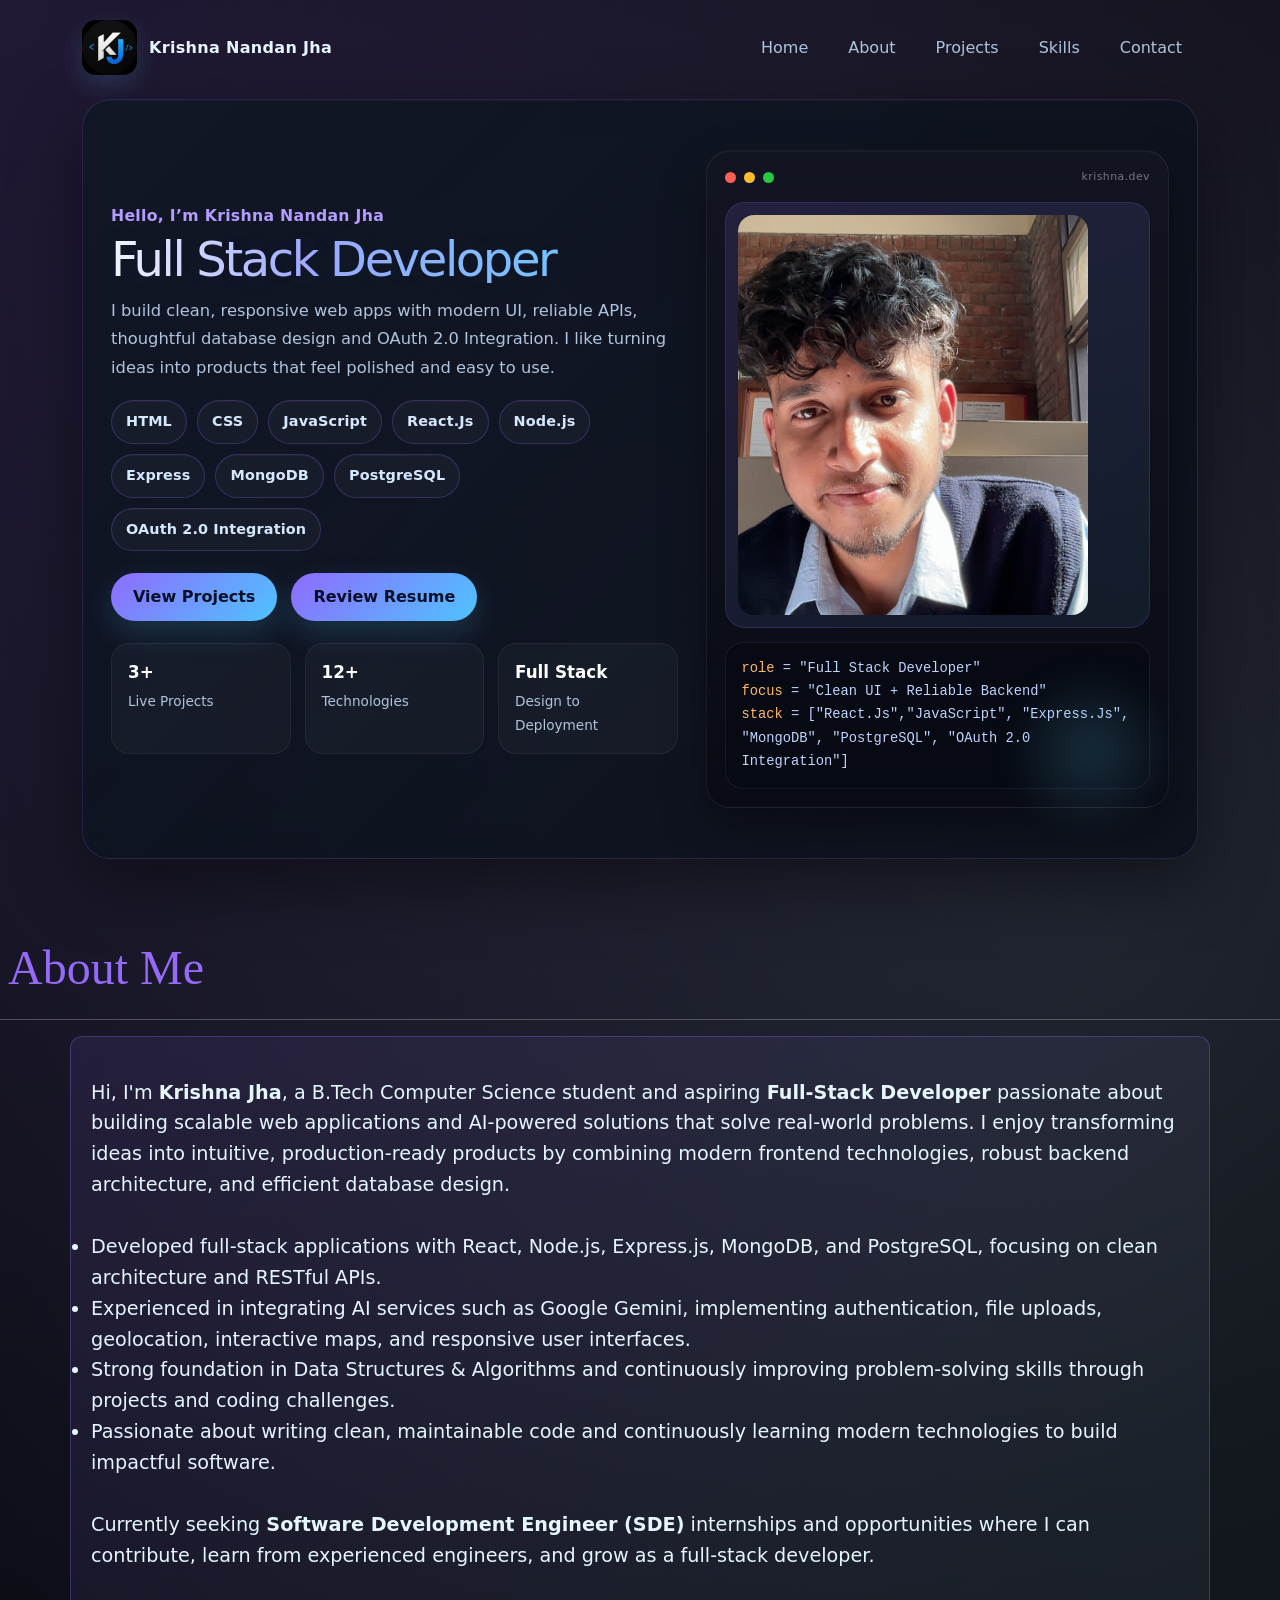
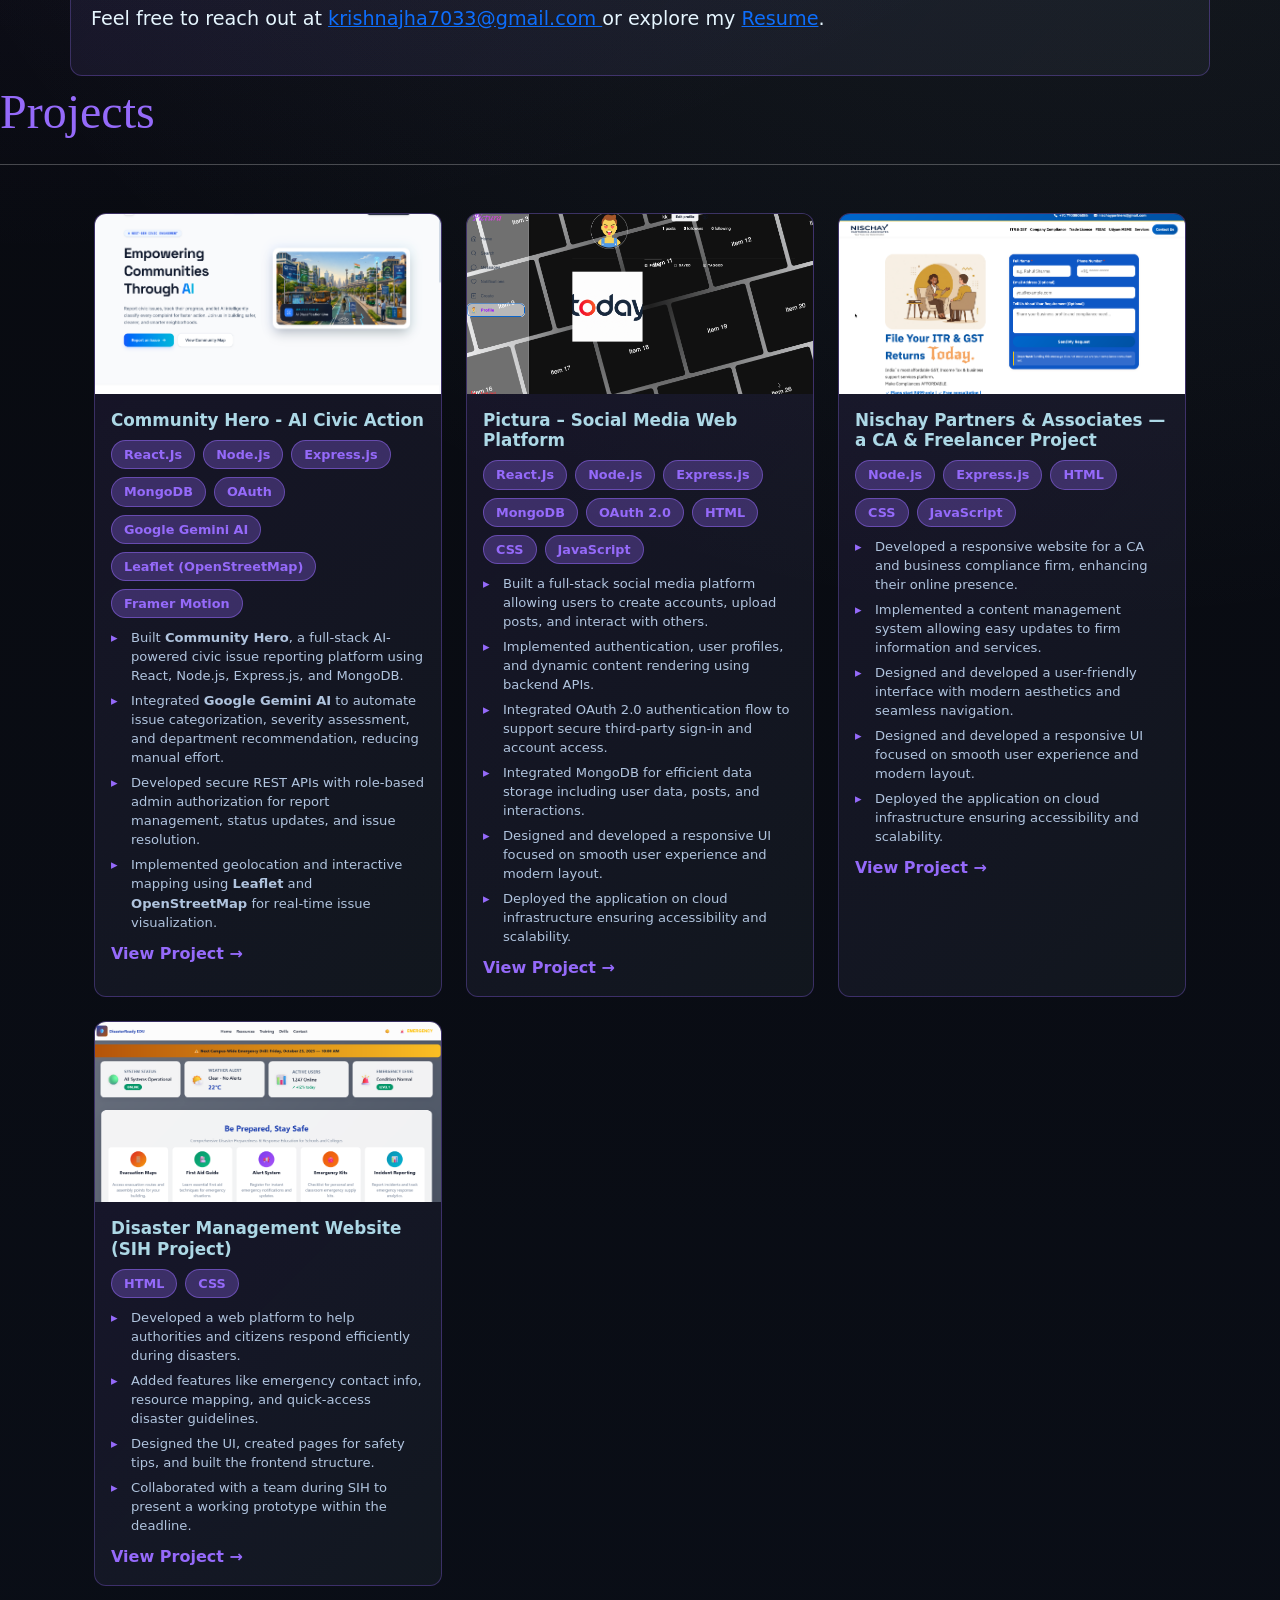
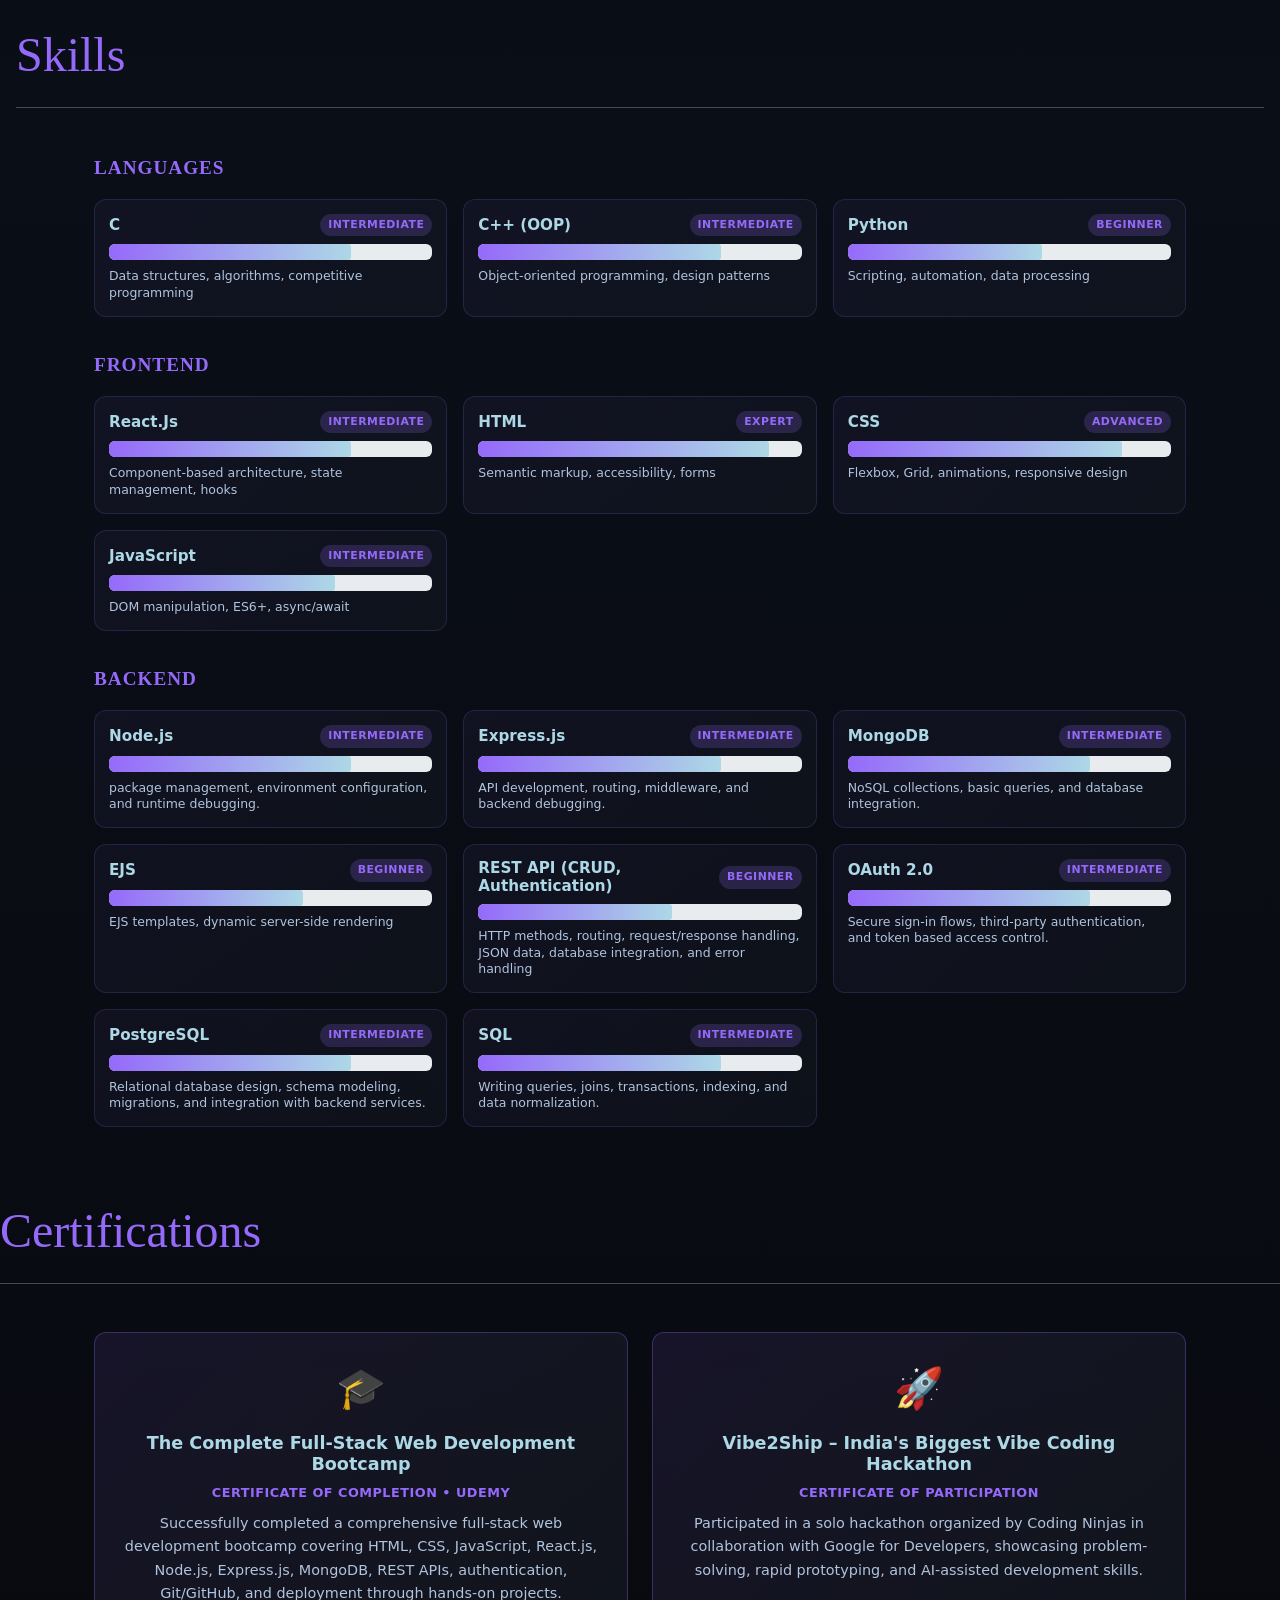
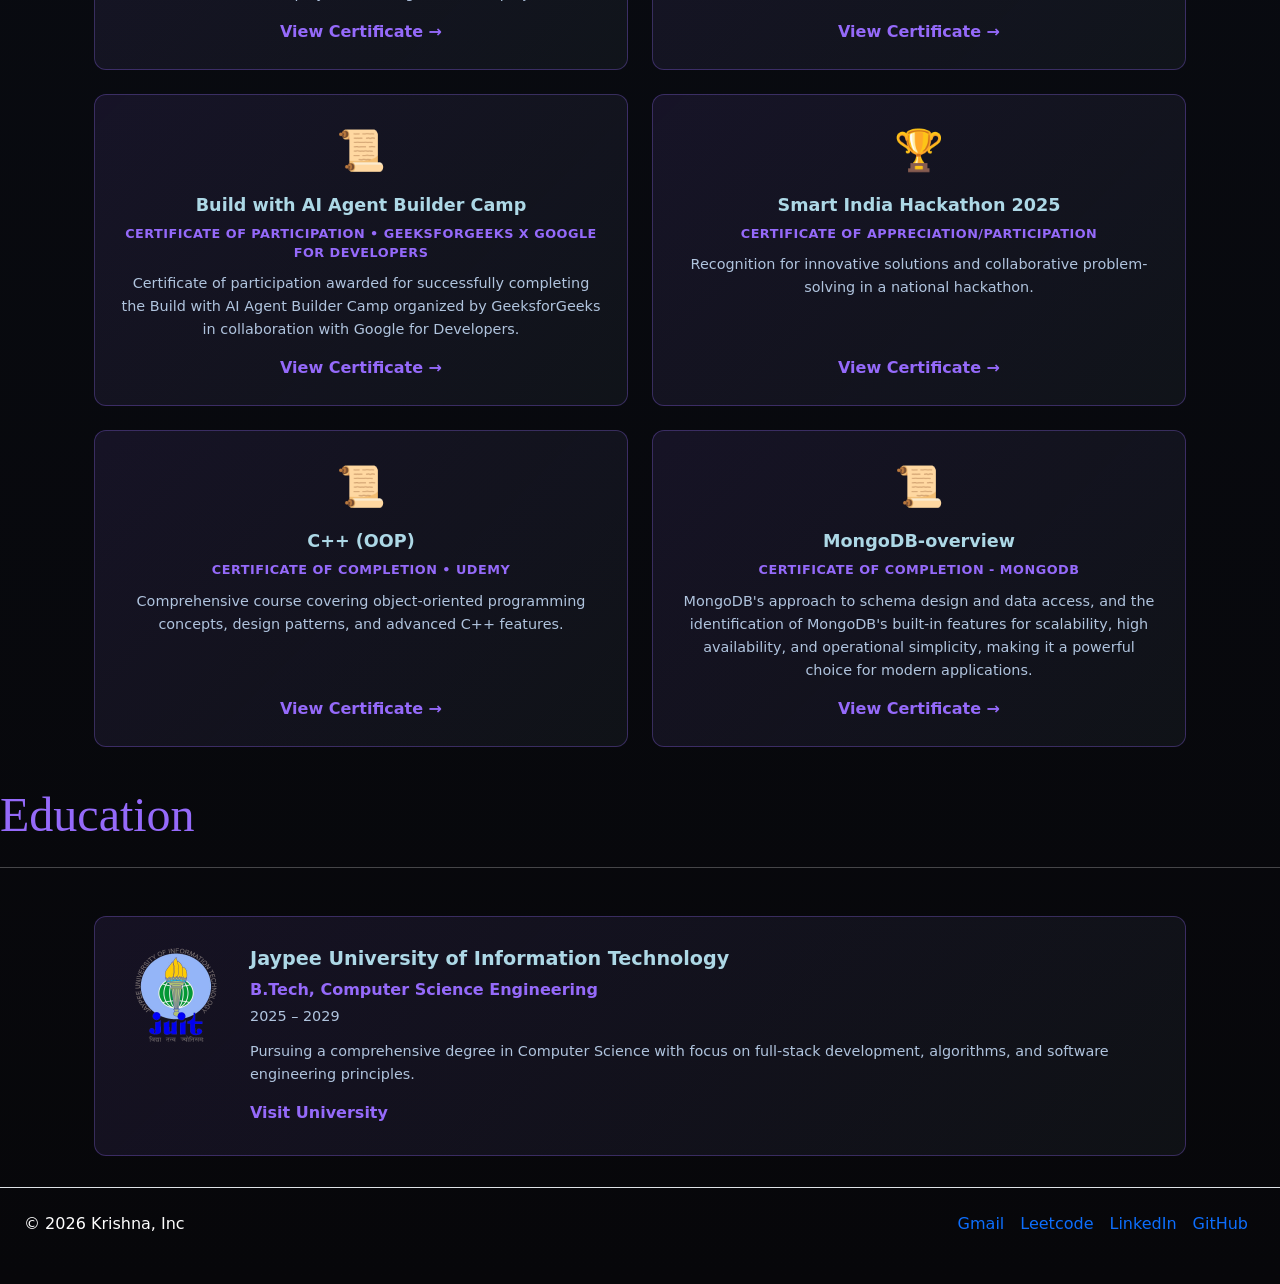
==== commit 100a779b: "commit" ====
--- a/index.html
+++ b/index.html
@@ -1,249 +1,218 @@
 <!doctype html>
 <html lang="en">
-  <head>
-    <meta charset="UTF-8" />
-    <meta name="viewport" content="width=device-width, initial-scale=1.0" />
-    <meta
-      name="description"
-      content="Krishna Nandan Jha — Full Stack Developer Portfolio showcasing skills, certifications, experience, and projects."
-    />
-    <title>Krishna Nandan Jha — Full Stack Developer Portfolio</title>
-    <link rel="stylesheet" href="style.css" />
-    <link rel="preconnect" href="https://fonts.googleapis.com" />
-    <link rel="preconnect" href="https://fonts.gstatic.com" crossorigin />
-    <link
-      href="https://fonts.googleapis.com/css2?family=BBH+Hegarty&family=Libre+Baskerville:ital@0;1&display=swap"
-      rel="stylesheet"
-    />
-    <link
-      href="https://cdn.jsdelivr.net/npm/bootstrap@5.3.8/dist/css/bootstrap.min.css"
-      rel="stylesheet"
-      integrity="sha384-sRIl4kxILFvY47J16cr9ZwB07vP4J8+LH7qKQnuqkuIAvNWLzeN8tE5YBujZqJLB"
-      crossorigin="anonymous"
-    />
-  </head>
-
-  <body class="bg-dark text-white">
-    <header class="topbar container">
-      <a class="brand" href="#home" aria-label="Go to home section">
-        <span>
-          <img
-            class="brand-mark"
-            src="images/profile.png"
-            alt="Profile Picture"
-          />
-        </span>
-        <span class="brand-name">Krishna Nandan Jha</span>
-      </a>
-      <div class="nav-menu">
-        <input
-          type="checkbox"
-          id="nav-toggle"
-          class="nav-check"
-          aria-hidden="true"
-        />
-        <label
-          class="nav-toggle"
-          for="nav-toggle"
-          aria-label="Toggle navigation menu"
-        >
-          <span></span>
-          <span></span>
-          <span></span>
-        </label>
-        <nav class="nav-links" aria-label="Primary navigation">
-          <a href="#home">Home</a>
-          <a href="#about">About</a>
-          <a href="#projects">Projects</a>
-          <a href="#skills">Skills</a>
-          <a href="#contact">Contact</a>
-        </nav>
+
+<head>
+  <meta charset="UTF-8" />
+  <meta name="viewport" content="width=device-width, initial-scale=1.0" />
+  <meta name="description"
+    content="Krishna Nandan Jha — Full Stack Developer Portfolio showcasing skills, certifications, experience, and projects." />
+  <title>Krishna Nandan Jha — Full Stack Developer Portfolio</title>
+  <link rel="stylesheet" href="style.css" />
+  <link rel="preconnect" href="https://fonts.googleapis.com" />
+  <link rel="preconnect" href="https://fonts.gstatic.com" crossorigin />
+  <link href="https://fonts.googleapis.com/css2?family=BBH+Hegarty&family=Libre+Baskerville:ital@0;1&display=swap"
+    rel="stylesheet" />
+  <link href="https://cdn.jsdelivr.net/npm/bootstrap@5.3.8/dist/css/bootstrap.min.css" rel="stylesheet"
+    integrity="sha384-sRIl4kxILFvY47J16cr9ZwB07vP4J8+LH7qKQnuqkuIAvNWLzeN8tE5YBujZqJLB" crossorigin="anonymous" />
+</head>
+
+<body class="bg-dark text-white">
+  <header class="topbar container">
+    <a class="brand" href="#home" aria-label="Go to home section">
+      <span>
+        <img class="brand-mark" src="images/profile.png" alt="Profile Picture" />
+      </span>
+      <span class="brand-name">Krishna Nandan Jha</span>
+    </a>
+    <div class="nav-menu">
+      <input type="checkbox" id="nav-toggle" class="nav-check" aria-hidden="true" />
+      <label class="nav-toggle" for="nav-toggle" aria-label="Toggle navigation menu">
+        <span></span>
+        <span></span>
+        <span></span>
+      </label>
+      <nav class="nav-links" aria-label="Primary navigation">
+        <a href="#home">Home</a>
+        <a href="#about">About</a>
+        <a href="#projects">Projects</a>
+        <a href="#skills">Skills</a>
+        <a href="#contact">Contact</a>
+      </nav>
+    </div>
+  </header>
+
+  <main id="home" class="intro container">
+    <div class="hero-panel">
+      <div class="intro-row">
+        <div class="intro-text">
+          <p class="eyebrow">Hello, I’m Krishna Nandan Jha</p>
+          <h1 class="developer">Full Stack Developer</h1>
+          <p class="hero-summary">
+            I build clean, responsive web apps with modern UI, reliable APIs,
+            thoughtful database design and OAuth 2.0 Integration. I like
+            turning ideas into products that feel polished and easy to use.
+          </p>
+
+          <div class="skill-cloud" aria-label="Core skills">
+            <span class="skill-pill">HTML</span>
+            <span class="skill-pill">CSS</span>
+            <span class="skill-pill">JavaScript</span>
+            <span class="skill-pill">React.Js</span>
+            <span class="skill-pill">Node.js</span>
+            <span class="skill-pill">Express</span>
+            <span class="skill-pill">MongoDB</span>
+            <span class="skill-pill">PostgreSQL</span>
+            <span class="skill-pill">OAuth 2.0 Integration</span>
+          </div>
+
+          <div class="hero-actions">
+            <a class="button" href="#projects">View Projects</a>
+            <a class="button button-secondary" href="Resume.html">Review Resume</a>
+          </div>
+
+          <div class="hero-stats" aria-label="Portfolio highlights">
+            <div class="stat-card">
+              <strong>3+</strong>
+              <span>Live Projects</span>
+            </div>
+            <div class="stat-card">
+              <strong>12+</strong>
+              <span>Technologies</span>
+            </div>
+            <div class="stat-card">
+              <strong>Full Stack</strong>
+              <span>Design to Deployment</span>
+            </div>
+          </div>
+        </div>
+
+        <div class="intro-media">
+          <div class="hero-card">
+            <div class="hero-window">
+              <span></span>
+              <span></span>
+              <span></span>
+              <small>krishna.dev</small>
+            </div>
+            <div class="hero-portrait">
+              <img id="img" src="images/Photo2.jpg" alt="Profile Picture" width="200" />
+            </div>
+            <div class="hero-code">
+              <p><span>role</span> = "Full Stack Developer"</p>
+              <p><span>focus</span> = "Clean UI + Reliable Backend"</p>
+              <p>
+                <span>stack</span> = ["React.Js","JavaScript", "Express.Js",
+                "MongoDB", "PostgreSQL", "OAuth 2.0 Integration"]
+              </p>
+            </div>
+          </div>
+        </div>
       </div>
-    </header>
-
-    <main id="home" class="intro container">
-      <div class="hero-panel">
-        <div class="intro-row">
-          <div class="intro-text">
-            <p class="eyebrow">Hello, I’m Krishna Nandan Jha</p>
-            <h1 class="developer">Full Stack Developer</h1>
-            <p class="hero-summary">
-              I build clean, responsive web apps with modern UI, reliable APIs,
-              thoughtful database design and OAuth 2.0 Integration. I like
-              turning ideas into products that feel polished and easy to use.
-            </p>
-
-            <div class="skill-cloud" aria-label="Core skills">
-              <span class="skill-pill">HTML</span>
-              <span class="skill-pill">CSS</span>
-              <span class="skill-pill">JavaScript</span>
-              <span class="skill-pill">React.Js</span>
-              <span class="skill-pill">Node.js</span>
-              <span class="skill-pill">Express</span>
-              <span class="skill-pill">MongoDB</span>
-              <span class="skill-pill">PostgreSQL</span>
-              <span class="skill-pill">OAuth 2.0 Integration</span>
-            </div>
-
-            <div class="hero-actions">
-              <a class="button" href="#projects">View Projects</a>
-              <a class="button button-secondary" href="Resume.html"
-                >Review Resume</a
-              >
-            </div>
-
-            <div class="hero-stats" aria-label="Portfolio highlights">
-              <div class="stat-card">
-                <strong>3+</strong>
-                <span>Live Projects</span>
-              </div>
-              <div class="stat-card">
-                <strong>12+</strong>
-                <span>Technologies</span>
-              </div>
-              <div class="stat-card">
-                <strong>Full Stack</strong>
-                <span>Design to Deployment</span>
-              </div>
-            </div>
-          </div>
-
-          <div class="intro-media">
-            <div class="hero-card">
-              <div class="hero-window">
-                <span></span>
-                <span></span>
-                <span></span>
-                <small>krishna.dev</small>
-              </div>
-              <div class="hero-portrait">
-                <img
-                  id="img"
-                  src="images/Photo2.jpg"
-                  alt="Profile Picture"
-                  width="200"
-                />
-              </div>
-              <div class="hero-code">
-                <p><span>role</span> = "Full Stack Developer"</p>
-                <p><span>focus</span> = "Clean UI + Reliable Backend"</p>
-                <p>
-                  <span>stack</span> = ["React.Js","JavaScript", "Express.Js",
-                  "MongoDB", "PostgreSQL", "OAuth 2.0 Integration"]
-                </p>
-              </div>
-            </div>
-          </div>
-        </div>
-      </div>
-    </main>
-    <section id="about" class="about">
-      <h2 class="about_me">About Me</h2>
-      <hr />
-      <div class="section-about content-card container">
-        <p class="p">
-          Hi, I'm <strong>Krishna Jha</strong>, a B.Tech Computer Science
-          student and aspiring <strong>Full-Stack Developer</strong> passionate
-          about building scalable web applications and AI-powered solutions that
-          solve real-world problems. I enjoy transforming ideas into intuitive,
-          production-ready products by combining modern frontend technologies,
-          robust backend architecture, and efficient database design.
-        </p>
-
-        <ul class="p">
-          <li>
-            Developed full-stack applications with React, Node.js, Express.js,
-            MongoDB, and PostgreSQL, focusing on clean architecture and RESTful
-            APIs.
-          </li>
-
-          <li>
-            Experienced in integrating AI services such as Google Gemini,
-            implementing authentication, file uploads, geolocation, interactive
-            maps, and responsive user interfaces.
-          </li>
-
-          <li>
-            Strong foundation in Data Structures & Algorithms and continuously
-            improving problem-solving skills through projects and coding
-            challenges.
-          </li>
-
-          <li>
-            Passionate about writing clean, maintainable code and continuously
-            learning modern technologies to build impactful software.
-          </li>
-        </ul>
-
-        <p class="p">
-          Currently seeking <strong>Software Development Engineer (SDE)</strong>
-          internships and opportunities where I can contribute, learn from
-          experienced engineers, and grow as a full-stack developer.
-        </p>
-
-        <p class="p">
-          Feel free to reach out at
-          <a href="mailto:krishnajha7033@gmail.com">
-            krishnajha7033@gmail.com
-          </a>
-          or explore my <a href="Resume.html">Resume</a>.
-        </p>
-      </div>
-    </section>
-    <div id="projects" class="experience-section">
-      <p class="Experience">Projects</p>
-      <hr />
-      <br />
-      <div class="container px-4 py-2">
-        <div class="row row-cols-1 row-cols-md-2 row-cols-lg-3 g-4">
-          <div class="col">
-            <div class="project-card">
-              <div class="project-header">
-                <img
-                  src="images/community-hero.png"
-                  alt="Pictura theme"
-                  class="project-image"
-                />
-              </div>
-              <div class="project-content">
-                <h4 class="project-title">Community Hero - AI Civic Action</h4>
-                <div class="tech-badges">
-                  <span class="tech-badge">React.Js</span>
-                  <span class="tech-badge">Node.js</span>
-                  <span class="tech-badge">Express.js</span>
-                  <span class="tech-badge">MongoDB</span>
-                  <span class="tech-badge">OAuth </span>
-                  <span class="tech-badge">Google Gemini AI</span>
-                  <span class="tech-badge">Leaflet (OpenStreetMap)</span>
-                  <span class="tech-badge">Framer Motion</span>
-                </div>
-                <ul class="project-points">
-                  <li>
-                    Built <strong>Community Hero</strong>, a full-stack
-                    AI-powered civic issue reporting platform using React,
-                    Node.js, Express.js, and MongoDB.
-                  </li>
-
-                  <li>
-                    Integrated <strong>Google Gemini AI</strong> to automate
-                    issue categorization, severity assessment, and department
-                    recommendation, reducing manual effort.
-                  </li>
-
-                  <li>
-                    Developed secure REST APIs with role-based admin
-                    authorization for report management, status updates, and
-                    issue resolution.
-                  </li>
-
-                  <li>
-                    Implemented geolocation and interactive mapping using
-                    <strong>Leaflet</strong> and
-                    <strong>OpenStreetMap</strong> for real-time issue
-                    visualization.
-                  </li>
-
-                  <!-- <li>
+    </div>
+  </main>
+  <section id="about" class="about">
+    <h2 class="about_me">About Me</h2>
+    <hr />
+    <div class="section-about content-card container">
+      <p class="p">
+        Hi, I'm <strong>Krishna Jha</strong>, a B.Tech Computer Science
+        student and aspiring <strong>Full-Stack Developer</strong> passionate
+        about building scalable web applications and AI-powered solutions that
+        solve real-world problems. I enjoy transforming ideas into intuitive,
+        production-ready products by combining modern frontend technologies,
+        robust backend architecture, and efficient database design.
+      </p>
+
+      <ul class="p">
+        <li>
+          Developed full-stack applications with React, Node.js, Express.js,
+          MongoDB, and PostgreSQL, focusing on clean architecture and RESTful
+          APIs.
+        </li>
+
+        <li>
+          Experienced in integrating AI services such as Google Gemini,
+          implementing authentication, file uploads, geolocation, interactive
+          maps, and responsive user interfaces.
+        </li>
+
+        <li>
+          Strong foundation in Data Structures & Algorithms and continuously
+          improving problem-solving skills through projects and coding
+          challenges.
+        </li>
+
+        <li>
+          Passionate about writing clean, maintainable code and continuously
+          learning modern technologies to build impactful software.
+        </li>
+      </ul>
+
+      <p class="p">
+        Currently seeking <strong>Software Development Engineer (SDE)</strong>
+        internships and opportunities where I can contribute, learn from
+        experienced engineers, and grow as a full-stack developer.
+      </p>
+
+      <p class="p">
+        Feel free to reach out at
+        <a href="mailto:krishnajha7033@gmail.com">
+          krishnajha7033@gmail.com
+        </a>
+        or explore my <a href="Resume.html">Resume</a>.
+      </p>
+    </div>
+  </section>
+  <div id="projects" class="experience-section">
+    <p class="Experience">Projects</p>
+    <hr />
+    <br />
+    <div class="container px-4 py-2">
+      <div class="row row-cols-1 row-cols-md-2 row-cols-lg-3 g-4">
+        <div class="col">
+          <div class="project-card">
+            <div class="project-header">
+              <img src="images/community-hero.png" alt="Pictura theme" class="project-image" />
+            </div>
+            <div class="project-content">
+              <h4 class="project-title">Community Hero - AI Civic Action</h4>
+              <div class="tech-badges">
+                <span class="tech-badge">React.Js</span>
+                <span class="tech-badge">Node.js</span>
+                <span class="tech-badge">Express.js</span>
+                <span class="tech-badge">MongoDB</span>
+                <span class="tech-badge">OAuth </span>
+                <span class="tech-badge">Google Gemini AI</span>
+                <span class="tech-badge">Leaflet (OpenStreetMap)</span>
+                <span class="tech-badge">Framer Motion</span>
+              </div>
+              <ul class="project-points">
+                <li>
+                  Built <strong>Community Hero</strong>, a full-stack
+                  AI-powered civic issue reporting platform using React,
+                  Node.js, Express.js, and MongoDB.
+                </li>
+
+                <li>
+                  Integrated <strong>Google Gemini AI</strong> to automate
+                  issue categorization, severity assessment, and department
+                  recommendation, reducing manual effort.
+                </li>
+
+                <li>
+                  Developed secure REST APIs with role-based admin
+                  authorization for report management, status updates, and
+                  issue resolution.
+                </li>
+
+                <li>
+                  Implemented geolocation and interactive mapping using
+                  <strong>Leaflet</strong> and
+                  <strong>OpenStreetMap</strong> for real-time issue
+                  visualization.
+                </li>
+
+                <!-- <li>
                     Enabled image upload, AI-powered analysis, GPS/location
                     search, and an AI assistant to improve the reporting
                     experience.
@@ -254,682 +223,543 @@
                     Tailwind CSS, and Framer Motion, and deployed the
                     application for public access.
                   </li> -->
-                </ul>
-                <a
-                  href="https://community-hero-india.onrender.com"
-                  class="project-link"
-                  >View Project →</a
-                >
-              </div>
-            </div>
-          </div>
-
-          <div class="col">
-            <div class="project-card">
-              <div class="project-header">
-                <img
-                  src="images/pictura.png"
-                  alt="Pictura theme"
-                  class="project-image"
-                />
-              </div>
-              <div class="project-content">
-                <h4 class="project-title">
-                  Pictura – Social Media Web Platform
-                </h4>
-                <div class="tech-badges">
-                  <span class="tech-badge">React.Js</span>
-                  <span class="tech-badge">Node.js</span>
-                  <span class="tech-badge">Express.js</span>
-                  <span class="tech-badge">MongoDB</span>
-                  <span class="tech-badge">OAuth 2.0</span>
-                  <span class="tech-badge">HTML</span>
-                  <span class="tech-badge">CSS</span>
-                  <span class="tech-badge">JavaScript</span>
-                </div>
-                <ul class="project-points">
-                  <li>
-                    Built a full-stack social media platform allowing users to
-                    create accounts, upload posts, and interact with others.
-                  </li>
-                  <li>
-                    Implemented authentication, user profiles, and dynamic
-                    content rendering using backend APIs.
-                  </li>
-                  <li>
-                    Integrated OAuth 2.0 authentication flow to support secure
-                    third-party sign-in and account access.
-                  </li>
-                  <li>
-                    Integrated MongoDB for efficient data storage including user
-                    data, posts, and interactions.
-                  </li>
-                  <li>
-                    Designed and developed a responsive UI focused on smooth
-                    user experience and modern layout.
-                  </li>
-                  <li>
-                    Deployed the application on cloud infrastructure ensuring
-                    accessibility and scalability.
-                  </li>
-                </ul>
-                <a href="https://pictura-social.vercel.app" class="project-link"
-                  >View Project →</a
-                >
-              </div>
-            </div>
-          </div>
-
-          <div class="col">
-            <div class="project-card">
-              <div class="project-header">
-                <img
-                  src="images/nischay.png"
-                  alt="Nischay theme"
-                  class="project-image"
-                />
-              </div>
-              <div class="project-content">
-                <h4 class="project-title">
-                  Nischay Partners & Associates — a CA & Freelancer Project
-                </h4>
-                <div class="tech-badges">
-                  <span class="tech-badge">Node.js</span>
-                  <span class="tech-badge">Express.js</span>
-                  <span class="tech-badge">HTML</span>
-                  <span class="tech-badge">CSS</span>
-                  <span class="tech-badge">JavaScript</span>
-                </div>
-                <ul class="project-points">
-                  <li>
-                    Developed a responsive website for a CA and business
-                    compliance firm, enhancing their online presence.
-                  </li>
-                  <li>
-                    Implemented a content management system allowing easy
-                    updates to firm information and services.
-                  </li>
-                  <li>
-                    Designed and developed a user-friendly interface with modern
-                    aesthetics and seamless navigation.
-                  </li>
-                  <li>
-                    Designed and developed a responsive UI focused on smooth
-                    user experience and modern layout.
-                  </li>
-                  <li>
-                    Deployed the application on cloud infrastructure ensuring
-                    accessibility and scalability.
-                  </li>
-                </ul>
-                <a href="https://nischaypartners.in" class="project-link"
-                  >View Project →</a
-                >
-              </div>
-            </div>
-          </div>
-          <div class="col">
-            <div class="project-card">
-              <div class="project-header">
-                <img
-                  src="images/SIH_WEB.png"
-                  alt="SIH_Web theme"
-                  class="project-image"
-                />
-              </div>
-              <div class="project-content">
-                <h4 class="project-title">
-                  Disaster Management Website (SIH Project)
-                </h4>
-                <div class="tech-badges">
-                  <span class="tech-badge">HTML</span>
-                  <span class="tech-badge">CSS</span>
-                </div>
-                <ul class="project-points">
-                  <li>
-                    Developed a web platform to help authorities and citizens
-                    respond efficiently during disasters.
-                  </li>
-                  <li>
-                    Added features like emergency contact info, resource
-                    mapping, and quick-access disaster guidelines.
-                  </li>
-                  <li>
-                    Designed the UI, created pages for safety tips, and built
-                    the frontend structure.
-                  </li>
-                  <li>
-                    Collaborated with a team during SIH to present a working
-                    prototype within the deadline.
-                  </li>
-                </ul>
-                <a
-                  href="https://krishna-7033.github.io/Disaster-Ready-EDU-Smart-Disaster-Preparedness-Response-Education-System/"
-                  class="project-link"
-                  >View Project →</a
-                >
-              </div>
+              </ul>
+              <a href="https://community-hero-india.onrender.com" class="project-link" target="_blank" rel="noopener noreferrer">View Project →</a>
+            </div>
+          </div>
+        </div>
+
+        <div class="col">
+          <div class="project-card">
+            <div class="project-header">
+              <img src="images/pictura.png" alt="Pictura theme" class="project-image" />
+            </div>
+            <div class="project-content">
+              <h4 class="project-title">
+                Pictura – Social Media Web Platform
+              </h4>
+              <div class="tech-badges">
+                <span class="tech-badge">React.Js</span>
+                <span class="tech-badge">Node.js</span>
+                <span class="tech-badge">Express.js</span>
+                <span class="tech-badge">MongoDB</span>
+                <span class="tech-badge">OAuth 2.0</span>
+                <span class="tech-badge">HTML</span>
+                <span class="tech-badge">CSS</span>
+                <span class="tech-badge">JavaScript</span>
+              </div>
+              <ul class="project-points">
+                <li>
+                  Built a full-stack social media platform allowing users to
+                  create accounts, upload posts, and interact with others.
+                </li>
+                <li>
+                  Implemented authentication, user profiles, and dynamic
+                  content rendering using backend APIs.
+                </li>
+                <li>
+                  Integrated OAuth 2.0 authentication flow to support secure
+                  third-party sign-in and account access.
+                </li>
+                <li>
+                  Integrated MongoDB for efficient data storage including user
+                  data, posts, and interactions.
+                </li>
+                <li>
+                  Designed and developed a responsive UI focused on smooth
+                  user experience and modern layout.
+                </li>
+                <li>
+                  Deployed the application on cloud infrastructure ensuring
+                  accessibility and scalability.
+                </li>
+              </ul>
+              <a href="https://pictura-social.vercel.app" class="project-link">View Project →</a>
+            </div>
+          </div>
+        </div>
+
+        <div class="col">
+          <div class="project-card">
+            <div class="project-header">
+              <img src="images/nischay.png" alt="Nischay theme" class="project-image" />
+            </div>
+            <div class="project-content">
+              <h4 class="project-title">
+                Nischay Partners & Associates — a CA & Freelancer Project
+              </h4>
+              <div class="tech-badges">
+                <span class="tech-badge">Node.js</span>
+                <span class="tech-badge">Express.js</span>
+                <span class="tech-badge">HTML</span>
+                <span class="tech-badge">CSS</span>
+                <span class="tech-badge">JavaScript</span>
+              </div>
+              <ul class="project-points">
+                <li>
+                  Developed a responsive website for a CA and business
+                  compliance firm, enhancing their online presence.
+                </li>
+                <li>
+                  Implemented a content management system allowing easy
+                  updates to firm information and services.
+                </li>
+                <li>
+                  Designed and developed a user-friendly interface with modern
+                  aesthetics and seamless navigation.
+                </li>
+                <li>
+                  Designed and developed a responsive UI focused on smooth
+                  user experience and modern layout.
+                </li>
+                <li>
+                  Deployed the application on cloud infrastructure ensuring
+                  accessibility and scalability.
+                </li>
+              </ul>
+              <a href="https://nischaypartners.in" class="project-link" target="_blank" rel="noopener noreferrer">View Project →</a>
+            </div>
+          </div>
+        </div>
+        <div class="col">
+          <div class="project-card">
+            <div class="project-header">
+              <img src="images/SIH_WEB.png" alt="SIH_Web theme" class="project-image" />
+            </div>
+            <div class="project-content">
+              <h4 class="project-title">
+                Disaster Management Website (SIH Project)
+              </h4>
+              <div class="tech-badges">
+                <span class="tech-badge">HTML</span>
+                <span class="tech-badge">CSS</span>
+              </div>
+              <ul class="project-points">
+                <li>
+                  Developed a web platform to help authorities and citizens
+                  respond efficiently during disasters.
+                </li>
+                <li>
+                  Added features like emergency contact info, resource
+                  mapping, and quick-access disaster guidelines.
+                </li>
+                <li>
+                  Designed the UI, created pages for safety tips, and built
+                  the frontend structure.
+                </li>
+                <li>
+                  Collaborated with a team during SIH to present a working
+                  prototype within the deadline.
+                </li>
+              </ul>
+              <a href="https://krishna-7033.github.io/Disaster-Ready-EDU-Smart-Disaster-Preparedness-Response-Education-System/"
+                class="project-link" target="_blank" rel="noopener noreferrer">View Project →</a>
             </div>
           </div>
         </div>
       </div>
     </div>
-
-    <div id="skills" class="section-skills">
-      <p class="Experience">Skills</p>
-      <hr />
-      <br />
-      <div class="container px-4 py-2">
-        <!-- Languages Section -->
-        <div class="skills-category">
-          <h4 class="category-title">Languages</h4>
-          <div class="row row-cols-1 row-cols-md-2 row-cols-lg-3 g-3 py-2">
-            <div class="col">
-              <div class="skill-card">
-                <div class="skill-header">
-                  <h5 class="skill-name">C</h5>
-                  <span class="skill-level">Intermediate</span>
-                </div>
-                <div
-                  class="progress"
-                  role="progressbar"
-                  aria-valuenow="75"
-                  aria-valuemin="0"
-                  aria-valuemax="100"
-                >
-                  <div class="progress-bar" style="width: 75%"></div>
-                </div>
-                <p class="skill-desc">
-                  Data structures, algorithms, competitive programming
-                </p>
-              </div>
-            </div>
-            <div class="col">
-              <div class="skill-card">
-                <div class="skill-header">
-                  <h5 class="skill-name">C++ (OOP)</h5>
-                  <span class="skill-level">Intermediate</span>
-                </div>
-                <div
-                  class="progress"
-                  role="progressbar"
-                  aria-valuenow="75"
-                  aria-valuemin="0"
-                  aria-valuemax="100"
-                >
-                  <div class="progress-bar" style="width: 75%"></div>
-                </div>
-                <p class="skill-desc">
-                  Object-oriented programming, design patterns
-                </p>
-              </div>
-            </div>
-            <div class="col">
-              <div class="skill-card">
-                <div class="skill-header">
-                  <h5 class="skill-name">Python</h5>
-                  <span class="skill-level">Beginner</span>
-                </div>
-                <div
-                  class="progress"
-                  role="progressbar"
-                  aria-valuenow="60"
-                  aria-valuemin="0"
-                  aria-valuemax="100"
-                >
-                  <div class="progress-bar" style="width: 60%"></div>
-                </div>
-                <p class="skill-desc">Scripting, automation, data processing</p>
-              </div>
-            </div>
-          </div>
-        </div>
-
-        <!-- Frontend Section -->
-        <div class="skills-category">
-          <h4 class="category-title">Frontend</h4>
-          <div class="row row-cols-1 row-cols-md-2 row-cols-lg-3 g-3 py-2">
-            <div class="col">
-              <div class="skill-card">
-                <div class="skill-header">
-                  <h5 class="skill-name">React.Js</h5>
-                  <span class="skill-level">Intermediate</span>
-                </div>
-                <div
-                  class="progress"
-                  role="progressbar"
-                  aria-valuenow="75"
-                  aria-valuemin="0"
-                  aria-valuemax="100"
-                >
-                  <div class="progress-bar" style="width: 75%"></div>
-                </div>
-                <p class="skill-desc">
-                  Component-based architecture, state management, hooks
-                </p>
-              </div>
-            </div>
-            <div class="col">
-              <div class="skill-card">
-                <div class="skill-header">
-                  <h5 class="skill-name">HTML</h5>
-                  <span class="skill-level">Expert</span>
-                </div>
-                <div
-                  class="progress"
-                  role="progressbar"
-                  aria-valuenow="90"
-                  aria-valuemin="0"
-                  aria-valuemax="100"
-                >
-                  <div class="progress-bar" style="width: 90%"></div>
-                </div>
-                <p class="skill-desc">Semantic markup, accessibility, forms</p>
-              </div>
-            </div>
-            <div class="col">
-              <div class="skill-card">
-                <div class="skill-header">
-                  <h5 class="skill-name">CSS</h5>
-                  <span class="skill-level">Advanced</span>
-                </div>
-                <div
-                  class="progress"
-                  role="progressbar"
-                  aria-valuenow="85"
-                  aria-valuemin="0"
-                  aria-valuemax="100"
-                >
-                  <div class="progress-bar" style="width: 85%"></div>
-                </div>
-                <p class="skill-desc">
-                  Flexbox, Grid, animations, responsive design
-                </p>
-              </div>
-            </div>
-            <div class="col">
-              <div class="skill-card">
-                <div class="skill-header">
-                  <h5 class="skill-name">JavaScript</h5>
-                  <span class="skill-level">Intermediate</span>
-                </div>
-                <div
-                  class="progress"
-                  role="progressbar"
-                  aria-valuenow="70"
-                  aria-valuemin="0"
-                  aria-valuemax="100"
-                >
-                  <div class="progress-bar" style="width: 70%"></div>
-                </div>
-                <p class="skill-desc">DOM manipulation, ES6+, async/await</p>
-              </div>
-            </div>
-          </div>
-        </div>
-
-        <!-- Backend Section -->
-        <div class="skills-category">
-          <h4 class="category-title">Backend</h4>
-          <div class="row row-cols-1 row-cols-md-2 row-cols-lg-3 g-3 py-2">
-            <div class="col">
-              <div class="skill-card">
-                <div class="skill-header">
-                  <h5 class="skill-name">Node.js</h5>
-                  <span class="skill-level">Intermediate</span>
-                </div>
-                <div
-                  class="progress"
-                  role="progressbar"
-                  aria-valuenow="75"
-                  aria-valuemin="0"
-                  aria-valuemax="100"
-                >
-                  <div class="progress-bar" style="width: 75%"></div>
-                </div>
-                <p class="skill-desc">
-                  package management, environment configuration, and runtime
-                  debugging.
-                </p>
-              </div>
-            </div>
-            <div class="col">
-              <div class="skill-card">
-                <div class="skill-header">
-                  <h5 class="skill-name">Express.js</h5>
-                  <span class="skill-level">Intermediate</span>
-                </div>
-                <div
-                  class="progress"
-                  role="progressbar"
-                  aria-valuenow="75"
-                  aria-valuemin="0"
-                  aria-valuemax="100"
-                >
-                  <div class="progress-bar" style="width: 75%"></div>
-                </div>
-                <p class="skill-desc">
-                  API development, routing, middleware, and backend debugging.
-                </p>
-              </div>
-            </div>
-            <div class="col">
-              <div class="skill-card">
-                <div class="skill-header">
-                  <h5 class="skill-name">MongoDB</h5>
-                  <span class="skill-level">Intermediate</span>
-                </div>
-                <div
-                  class="progress"
-                  role="progressbar"
-                  aria-valuenow="75"
-                  aria-valuemin="0"
-                  aria-valuemax="100"
-                >
-                  <div class="progress-bar" style="width: 75%"></div>
-                </div>
-                <p class="skill-desc">
-                  NoSQL collections, basic queries, and database integration.
-                </p>
-              </div>
-            </div>
-            <div class="col">
-              <div class="skill-card">
-                <div class="skill-header">
-                  <h5 class="skill-name">EJS</h5>
-                  <span class="skill-level">Beginner</span>
-                </div>
-                <div
-                  class="progress"
-                  role="progressbar"
-                  aria-valuenow="60"
-                  aria-valuemin="0"
-                  aria-valuemax="100"
-                >
-                  <div class="progress-bar" style="width: 60%"></div>
-                </div>
-                <p class="skill-desc">
-                  EJS templates, dynamic server-side rendering
-                </p>
-              </div>
-            </div>
-            <div class="col">
-              <div class="skill-card">
-                <div class="skill-header">
-                  <h5 class="skill-name">REST API (CRUD, Authentication)</h5>
-                  <span class="skill-level">Beginner</span>
-                </div>
-                <div
-                  class="progress"
-                  role="progressbar"
-                  aria-valuenow="60"
-                  aria-valuemin="0"
-                  aria-valuemax="100"
-                >
-                  <div class="progress-bar" style="width: 60%"></div>
-                </div>
-                <p class="skill-desc">
-                  HTTP methods, routing, request/response handling, JSON data,
-                  database integration, and error handling
-                </p>
-              </div>
-            </div>
-            <div class="col">
-              <div class="skill-card">
-                <div class="skill-header">
-                  <h5 class="skill-name">OAuth 2.0</h5>
-                  <span class="skill-level">Intermediate</span>
-                </div>
-                <div
-                  class="progress"
-                  role="progressbar"
-                  aria-valuenow="75"
-                  aria-valuemin="0"
-                  aria-valuemax="100"
-                >
-                  <div class="progress-bar" style="width: 75%"></div>
-                </div>
-                <p class="skill-desc">
-                  Secure sign-in flows, third-party authentication, and token
-                  based access control.
-                </p>
-              </div>
-            </div>
-            <div class="col">
-              <div class="skill-card">
-                <div class="skill-header">
-                  <h5 class="skill-name">PostgreSQL</h5>
-                  <span class="skill-level">Intermediate</span>
-                </div>
-                <div
-                  class="progress"
-                  role="progressbar"
-                  aria-valuenow="75"
-                  aria-valuemin="0"
-                  aria-valuemax="100"
-                >
-                  <div class="progress-bar" style="width: 75%"></div>
-                </div>
-                <p class="skill-desc">
-                  Relational database design, schema modeling, migrations, and
-                  integration with backend services.
-                </p>
-              </div>
-            </div>
-            <div class="col">
-              <div class="skill-card">
-                <div class="skill-header">
-                  <h5 class="skill-name">SQL</h5>
-                  <span class="skill-level">Intermediate</span>
-                </div>
-                <div
-                  class="progress"
-                  role="progressbar"
-                  aria-valuenow="75"
-                  aria-valuemin="0"
-                  aria-valuemax="100"
-                >
-                  <div class="progress-bar" style="width: 75%"></div>
-                </div>
-                <p class="skill-desc">
-                  Writing queries, joins, transactions, indexing, and data
-                  normalization.
-                </p>
-              </div>
+  </div>
+
+  <div id="skills" class="section-skills">
+    <p class="Experience">Skills</p>
+    <hr />
+    <br />
+    <div class="container px-4 py-2">
+      <!-- Languages Section -->
+      <div class="skills-category">
+        <h4 class="category-title">Languages</h4>
+        <div class="row row-cols-1 row-cols-md-2 row-cols-lg-3 g-3 py-2">
+          <div class="col">
+            <div class="skill-card">
+              <div class="skill-header">
+                <h5 class="skill-name">C</h5>
+                <span class="skill-level">Intermediate</span>
+              </div>
+              <div class="progress" role="progressbar" aria-valuenow="75" aria-valuemin="0" aria-valuemax="100">
+                <div class="progress-bar" style="width: 75%"></div>
+              </div>
+              <p class="skill-desc">
+                Data structures, algorithms, competitive programming
+              </p>
+            </div>
+          </div>
+          <div class="col">
+            <div class="skill-card">
+              <div class="skill-header">
+                <h5 class="skill-name">C++ (OOP)</h5>
+                <span class="skill-level">Intermediate</span>
+              </div>
+              <div class="progress" role="progressbar" aria-valuenow="75" aria-valuemin="0" aria-valuemax="100">
+                <div class="progress-bar" style="width: 75%"></div>
+              </div>
+              <p class="skill-desc">
+                Object-oriented programming, design patterns
+              </p>
+            </div>
+          </div>
+          <div class="col">
+            <div class="skill-card">
+              <div class="skill-header">
+                <h5 class="skill-name">Python</h5>
+                <span class="skill-level">Beginner</span>
+              </div>
+              <div class="progress" role="progressbar" aria-valuenow="60" aria-valuemin="0" aria-valuemax="100">
+                <div class="progress-bar" style="width: 60%"></div>
+              </div>
+              <p class="skill-desc">Scripting, automation, data processing</p>
+            </div>
+          </div>
+        </div>
+      </div>
+
+      <!-- Frontend Section -->
+      <div class="skills-category">
+        <h4 class="category-title">Frontend</h4>
+        <div class="row row-cols-1 row-cols-md-2 row-cols-lg-3 g-3 py-2">
+          <div class="col">
+            <div class="skill-card">
+              <div class="skill-header">
+                <h5 class="skill-name">React.Js</h5>
+                <span class="skill-level">Intermediate</span>
+              </div>
+              <div class="progress" role="progressbar" aria-valuenow="75" aria-valuemin="0" aria-valuemax="100">
+                <div class="progress-bar" style="width: 75%"></div>
+              </div>
+              <p class="skill-desc">
+                Component-based architecture, state management, hooks
+              </p>
+            </div>
+          </div>
+          <div class="col">
+            <div class="skill-card">
+              <div class="skill-header">
+                <h5 class="skill-name">HTML</h5>
+                <span class="skill-level">Expert</span>
+              </div>
+              <div class="progress" role="progressbar" aria-valuenow="90" aria-valuemin="0" aria-valuemax="100">
+                <div class="progress-bar" style="width: 90%"></div>
+              </div>
+              <p class="skill-desc">Semantic markup, accessibility, forms</p>
+            </div>
+          </div>
+          <div class="col">
+            <div class="skill-card">
+              <div class="skill-header">
+                <h5 class="skill-name">CSS</h5>
+                <span class="skill-level">Advanced</span>
+              </div>
+              <div class="progress" role="progressbar" aria-valuenow="85" aria-valuemin="0" aria-valuemax="100">
+                <div class="progress-bar" style="width: 85%"></div>
+              </div>
+              <p class="skill-desc">
+                Flexbox, Grid, animations, responsive design
+              </p>
+            </div>
+          </div>
+          <div class="col">
+            <div class="skill-card">
+              <div class="skill-header">
+                <h5 class="skill-name">JavaScript</h5>
+                <span class="skill-level">Intermediate</span>
+              </div>
+              <div class="progress" role="progressbar" aria-valuenow="70" aria-valuemin="0" aria-valuemax="100">
+                <div class="progress-bar" style="width: 70%"></div>
+              </div>
+              <p class="skill-desc">DOM manipulation, ES6+, async/await</p>
+            </div>
+          </div>
+        </div>
+      </div>
+
+      <!-- Backend Section -->
+      <div class="skills-category">
+        <h4 class="category-title">Backend</h4>
+        <div class="row row-cols-1 row-cols-md-2 row-cols-lg-3 g-3 py-2">
+          <div class="col">
+            <div class="skill-card">
+              <div class="skill-header">
+                <h5 class="skill-name">Node.js</h5>
+                <span class="skill-level">Intermediate</span>
+              </div>
+              <div class="progress" role="progressbar" aria-valuenow="75" aria-valuemin="0" aria-valuemax="100">
+                <div class="progress-bar" style="width: 75%"></div>
+              </div>
+              <p class="skill-desc">
+                package management, environment configuration, and runtime
+                debugging.
+              </p>
+            </div>
+          </div>
+          <div class="col">
+            <div class="skill-card">
+              <div class="skill-header">
+                <h5 class="skill-name">Express.js</h5>
+                <span class="skill-level">Intermediate</span>
+              </div>
+              <div class="progress" role="progressbar" aria-valuenow="75" aria-valuemin="0" aria-valuemax="100">
+                <div class="progress-bar" style="width: 75%"></div>
+              </div>
+              <p class="skill-desc">
+                API development, routing, middleware, and backend debugging.
+              </p>
+            </div>
+          </div>
+          <div class="col">
+            <div class="skill-card">
+              <div class="skill-header">
+                <h5 class="skill-name">MongoDB</h5>
+                <span class="skill-level">Intermediate</span>
+              </div>
+              <div class="progress" role="progressbar" aria-valuenow="75" aria-valuemin="0" aria-valuemax="100">
+                <div class="progress-bar" style="width: 75%"></div>
+              </div>
+              <p class="skill-desc">
+                NoSQL collections, basic queries, and database integration.
+              </p>
+            </div>
+          </div>
+          <div class="col">
+            <div class="skill-card">
+              <div class="skill-header">
+                <h5 class="skill-name">EJS</h5>
+                <span class="skill-level">Beginner</span>
+              </div>
+              <div class="progress" role="progressbar" aria-valuenow="60" aria-valuemin="0" aria-valuemax="100">
+                <div class="progress-bar" style="width: 60%"></div>
+              </div>
+              <p class="skill-desc">
+                EJS templates, dynamic server-side rendering
+              </p>
+            </div>
+          </div>
+          <div class="col">
+            <div class="skill-card">
+              <div class="skill-header">
+                <h5 class="skill-name">REST API (CRUD, Authentication)</h5>
+                <span class="skill-level">Beginner</span>
+              </div>
+              <div class="progress" role="progressbar" aria-valuenow="60" aria-valuemin="0" aria-valuemax="100">
+                <div class="progress-bar" style="width: 60%"></div>
+              </div>
+              <p class="skill-desc">
+                HTTP methods, routing, request/response handling, JSON data,
+                database integration, and error handling
+              </p>
+            </div>
+          </div>
+          <div class="col">
+            <div class="skill-card">
+              <div class="skill-header">
+                <h5 class="skill-name">OAuth 2.0</h5>
+                <span class="skill-level">Intermediate</span>
+              </div>
+              <div class="progress" role="progressbar" aria-valuenow="75" aria-valuemin="0" aria-valuemax="100">
+                <div class="progress-bar" style="width: 75%"></div>
+              </div>
+              <p class="skill-desc">
+                Secure sign-in flows, third-party authentication, and token
+                based access control.
+              </p>
+            </div>
+          </div>
+          <div class="col">
+            <div class="skill-card">
+              <div class="skill-header">
+                <h5 class="skill-name">PostgreSQL</h5>
+                <span class="skill-level">Intermediate</span>
+              </div>
+              <div class="progress" role="progressbar" aria-valuenow="75" aria-valuemin="0" aria-valuemax="100">
+                <div class="progress-bar" style="width: 75%"></div>
+              </div>
+              <p class="skill-desc">
+                Relational database design, schema modeling, migrations, and
+                integration with backend services.
+              </p>
+            </div>
+          </div>
+          <div class="col">
+            <div class="skill-card">
+              <div class="skill-header">
+                <h5 class="skill-name">SQL</h5>
+                <span class="skill-level">Intermediate</span>
+              </div>
+              <div class="progress" role="progressbar" aria-valuenow="75" aria-valuemin="0" aria-valuemax="100">
+                <div class="progress-bar" style="width: 75%"></div>
+              </div>
+              <p class="skill-desc">
+                Writing queries, joins, transactions, indexing, and data
+                normalization.
+              </p>
             </div>
           </div>
         </div>
       </div>
     </div>
-
-    <div class="section-Education">
-      <p class="Experience">Certifications</p>
-      <hr />
-      <br />
-      <div class="container px-4 py-2">
-        <div class="row row-cols-1 row-cols-md-2 g-4">
-          <div class="col">
-            <div class="cert-card">
-              <div class="cert-icon">🎓</div>
-
-              <h5 class="cert-title">
-                The Complete Full-Stack Web Development Bootcamp
-              </h5>
-
-              <p class="cert-subtitle">Certificate of Completion • Udemy</p>
-
-              <p class="cert-desc">
-                Successfully completed a comprehensive full-stack web
-                development bootcamp covering HTML, CSS, JavaScript, React.js,
-                Node.js, Express.js, MongoDB, REST APIs, authentication,
-                Git/GitHub, and deployment through hands-on projects.
-              </p>
-
-              <a
-                href="https://www.udemy.com/certificate/UC-664fd187-7940-4fb8-8b03-a6f899e69171/ "
-                target="_blank"
-                rel="noopener noreferrer"
-                class="cert-link"
-              >
-                View Certificate →
-              </a>
-            </div>
-          </div>
-          <div class="col">
-            <div class="cert-card">
-              <div class="cert-icon">📜</div>
-              <h5 class="cert-title">Build with AI Agent Builder Camp</h5>
-              <p class="cert-subtitle">
-                Certificate of participation • GeeksforGeeks x Google for
-                Developers
-              </p>
-              <p class="cert-desc">
-                Certificate of participation awarded for successfully completing
-                the Build with AI Agent Builder Camp organized by GeeksforGeeks
-                in collaboration with Google for Developers.
-              </p>
-              <a
-                href="https://media.geeksforgeeks.org/auth-certificates/1778437800/dcc4e357106d766cf3f929b4db4f3ac9.png"
-                target="_blank"
-                rel="noopener noreferrer"
-                class="cert-link"
-                >View Certificate →</a
-              >
-            </div>
-          </div>
-          <div class="col">
-            <div class="cert-card">
-              <div class="cert-icon">🏆</div>
-              <h5 class="cert-title">Smart India Hackathon 2025</h5>
-              <p class="cert-subtitle">
-                Certificate of Appreciation/Participation
-              </p>
-              <p class="cert-desc">
-                Recognition for innovative solutions and collaborative
-                problem-solving in a national hackathon.
-              </p>
-              <a
-                href="images/SIH.png"
-                target="_blank"
-                rel="noopener noreferrer"
-                class="cert-link"
-              >
-                View Certificate →
-              </a>
-            </div>
-          </div>
-          <div class="col">
-            <div class="cert-card">
-              <div class="cert-icon">📜</div>
-              <h5 class="cert-title">C++ (OOP)</h5>
-              <p class="cert-subtitle">Certificate of Completion • Udemy</p>
-              <p class="cert-desc">
-                Comprehensive course covering object-oriented programming
-                concepts, design patterns, and advanced C++ features.
-              </p>
-              <a
-                href="https://www.udemy.com/certificate/UC-c1635910-d628-4738-b3bf-edd115af367b/"
-                target="_blank"
-                rel="noopener noreferrer"
-                class="cert-link"
-                >View Certificate →</a
-              >
-            </div>
-          </div>
-          <div class="col">
-            <div class="cert-card">
-              <div class="cert-icon">📜</div>
-              <h5 class="cert-title">MongoDB-overview</h5>
-              <p class="cert-subtitle">Certificate of Completion - MongoDB</p>
-              <p class="cert-desc">
-                MongoDB's approach to schema design and data access, and the
-                identification of MongoDB's built-in features for scalability,
-                high availability, and operational simplicity, making it a
-                powerful choice for modern applications.
-              </p>
-              <a
-                href="images/mongoDB_overview.pdf"
-                target="_blank"
-                rel="noopener noreferrer"
-                class="cert-link"
-                >View Certificate →</a
-              >
-            </div>
+  </div>
+
+  <div class="section-Education">
+    <p class="Experience">Certifications</p>
+    <hr />
+    <br />
+    <div class="container px-4 py-2">
+      <div class="row row-cols-1 row-cols-md-2 g-4">
+        <div class="col">
+          <div class="cert-card">
+            <div class="cert-icon">🎓</div>
+
+            <h5 class="cert-title">
+              The Complete Full-Stack Web Development Bootcamp
+            </h5>
+
+            <p class="cert-subtitle">Certificate of Completion • Udemy</p>
+
+            <p class="cert-desc">
+              Successfully completed a comprehensive full-stack web
+              development bootcamp covering HTML, CSS, JavaScript, React.js,
+              Node.js, Express.js, MongoDB, REST APIs, authentication,
+              Git/GitHub, and deployment through hands-on projects.
+            </p>
+
+            <a href="https://www.udemy.com/certificate/UC-664fd187-7940-4fb8-8b03-a6f899e69171/ " target="_blank"
+              rel="noopener noreferrer" class="cert-link">
+              View Certificate →
+            </a>
+          </div>
+        </div>
+        <div class="col">
+          <div class="cert-card">
+            <div class="cert-icon">🚀</div>
+            <h5 class="cert-title">Vibe2Ship – India's Biggest Vibe Coding Hackathon</h5>
+            <p class="cert-subtitle">
+              Certificate of Participation
+            </p>
+            <p class="cert-desc">
+              Participated in a solo hackathon organized by Coding Ninjas in collaboration with Google for Developers,
+              showcasing problem-solving, rapid prototyping, and AI-assisted development skills.
+            </p>
+            <a href="images/Vibe2ship.pdf" target="_blank" rel="noopener noreferrer"
+              class="cert-link">
+              View Certificate →
+            </a>
+          </div>
+        </div>
+        <div class="col">
+          <div class="cert-card">
+            <div class="cert-icon">📜</div>
+            <h5 class="cert-title">Build with AI Agent Builder Camp</h5>
+            <p class="cert-subtitle">
+              Certificate of participation • GeeksforGeeks x Google for
+              Developers
+            </p>
+            <p class="cert-desc">
+              Certificate of participation awarded for successfully completing
+              the Build with AI Agent Builder Camp organized by GeeksforGeeks
+              in collaboration with Google for Developers.
+            </p>
+            <a href="https://media.geeksforgeeks.org/auth-certificates/1778437800/dcc4e357106d766cf3f929b4db4f3ac9.png"
+              target="_blank" rel="noopener noreferrer" class="cert-link">View Certificate →</a>
+          </div>
+        </div>
+        <div class="col">
+          <div class="cert-card">
+            <div class="cert-icon">🏆</div>
+            <h5 class="cert-title">Smart India Hackathon 2025</h5>
+            <p class="cert-subtitle">
+              Certificate of Appreciation/Participation
+            </p>
+            <p class="cert-desc">
+              Recognition for innovative solutions and collaborative
+              problem-solving in a national hackathon.
+            </p>
+            <a href="images/SIH.png" target="_blank" rel="noopener noreferrer" class="cert-link">
+              View Certificate →
+            </a>
+          </div>
+        </div>
+        <div class="col">
+          <div class="cert-card">
+            <div class="cert-icon">📜</div>
+            <h5 class="cert-title">C++ (OOP)</h5>
+            <p class="cert-subtitle">Certificate of Completion • Udemy</p>
+            <p class="cert-desc">
+              Comprehensive course covering object-oriented programming
+              concepts, design patterns, and advanced C++ features.
+            </p>
+            <a href="https://www.udemy.com/certificate/UC-c1635910-d628-4738-b3bf-edd115af367b/" target="_blank"
+              rel="noopener noreferrer" class="cert-link">View Certificate →</a>
+          </div>
+        </div>
+        <div class="col">
+          <div class="cert-card">
+            <div class="cert-icon">📜</div>
+            <h5 class="cert-title">MongoDB-overview</h5>
+            <p class="cert-subtitle">Certificate of Completion - MongoDB</p>
+            <p class="cert-desc">
+              MongoDB's approach to schema design and data access, and the
+              identification of MongoDB's built-in features for scalability,
+              high availability, and operational simplicity, making it a
+              powerful choice for modern applications.
+            </p>
+            <a href="images/mongoDB_overview.pdf" target="_blank" rel="noopener noreferrer" class="cert-link">View
+              Certificate →</a>
           </div>
         </div>
       </div>
     </div>
+  </div>
+  <br />
+  <div class="section-Education">
+    <p class="Experience">Education</p>
+    <hr />
     <br />
-    <div class="section-Education">
-      <p class="Experience">Education</p>
-      <hr />
-      <br />
-      <div class="container px-4 py-2">
-        <div class="row row-cols-1 g-4">
-          <div class="col">
-            <div class="education-card">
-              <div class="edu-logo">
-                <img src="images/juit1.png" alt="JUIT Logo" />
-              </div>
-              <div class="edu-content">
-                <h4 class="edu-title">
-                  Jaypee University of Information Technology
-                </h4>
-                <p class="edu-degree">B.Tech, Computer Science Engineering</p>
-                <p class="edu-duration">2025 – 2029</p>
-                <p class="edu-desc">
-                  Pursuing a comprehensive degree in Computer Science with focus
-                  on full-stack development, algorithms, and software
-                  engineering principles.
-                </p>
-                <a href="https://www.juit.ac.in/" class="edu-link"
-                  >Visit University</a
-                >
-              </div>
+    <div class="container px-4 py-2">
+      <div class="row row-cols-1 g-4">
+        <div class="col">
+          <div class="education-card">
+            <div class="edu-logo">
+              <img src="images/juit1.png" alt="JUIT Logo" />
+            </div>
+            <div class="edu-content">
+              <h4 class="edu-title">
+                Jaypee University of Information Technology
+              </h4>
+              <p class="edu-degree">B.Tech, Computer Science Engineering</p>
+              <p class="edu-duration">2025 – 2029</p>
+              <p class="edu-desc">
+                Pursuing a comprehensive degree in Computer Science with focus
+                on full-stack development, algorithms, and software
+                engineering principles.
+              </p>
+              <a href="https://www.juit.ac.in/" class="edu-link">Visit University</a>
             </div>
           </div>
         </div>
       </div>
     </div>
-    <div id="contact" class="footer">
-      <footer
-        class="d-flex flex-wrap justify-content-between align-items-center py-3 my-4 border-top"
-      >
-        <p class="col-md-4 mb-0 px-4">© 2026 Krishna, Inc</p>
-        <ul class="nav col-md-4 px-4 justify-content-end">
-          <li class="nav-item">
-            <a 
-            href="mailto:krishnajha7033@gmail.com"
-            class="nav-link px-2"
-              >Gmail</a target="_blank"
-            >
-          </li>
-          <li class="nav-item">
-            <a
-              href="https://leetcode.com/u/krishnaNandanJha/"
-              class="nav-link px-2"
-              >Leetcode</a
-            >
-          </li>
-          <li class="nav-item">
-            <a
-              href="https://www.linkedin.com/in/krishna-nandan-jha/"
-              class="nav-link px-2"
-              >LinkedIn</a
-            >
-          </li>
-          <li class="nav-item">
-            <a href="https://github.com/krishna-7033" class="nav-link px-2"
-              >GitHub</a
-            >
-          </li>
-        </ul>
-      </footer>
-    </div>
-    <script
-      src="https://cdn.jsdelivr.net/npm/bootstrap@5.3.8/dist/js/bootstrap.bundle.min.js"
-      integrity="sha384-FKyoEForCGlyvwx9Hj09JcYn3nv7wiPVlz7YYwJrWVcXK/BmnVDxM+D2scQbITxI"
-      crossorigin="anonymous"
-    ></script>
-  </body>
-</html>
+  </div>
+  <div id="contact" class="footer">
+    <footer class="d-flex flex-wrap justify-content-between align-items-center py-3 my-4 border-top">
+      <p class="col-md-4 mb-0 px-4">© 2026 Krishna, Inc</p>
+      <ul class="nav col-md-4 px-4 justify-content-end">
+        <li class="nav-item">
+          <a href="mailto:krishnajha7033@gmail.com" class="nav-link px-2">Gmail</a target="_blank">
+        </li>
+        <li class="nav-item">
+          <a href="https://leetcode.com/u/krishnaNandanJha/" class="nav-link px-2">Leetcode</a>
+        </li>
+        <li class="nav-item">
+          <a href="https://www.linkedin.com/in/krishna-nandan-jha/" class="nav-link px-2">LinkedIn</a>
+        </li>
+        <li class="nav-item">
+          <a href="https://github.com/krishna-7033" class="nav-link px-2">GitHub</a>
+        </li>
+      </ul>
+    </footer>
+  </div>
+  <script src="https://cdn.jsdelivr.net/npm/bootstrap@5.3.8/dist/js/bootstrap.bundle.min.js"
+    integrity="sha384-FKyoEForCGlyvwx9Hj09JcYn3nv7wiPVlz7YYwJrWVcXK/BmnVDxM+D2scQbITxI"
+    crossorigin="anonymous"></script>
+</body>
+
+</html>
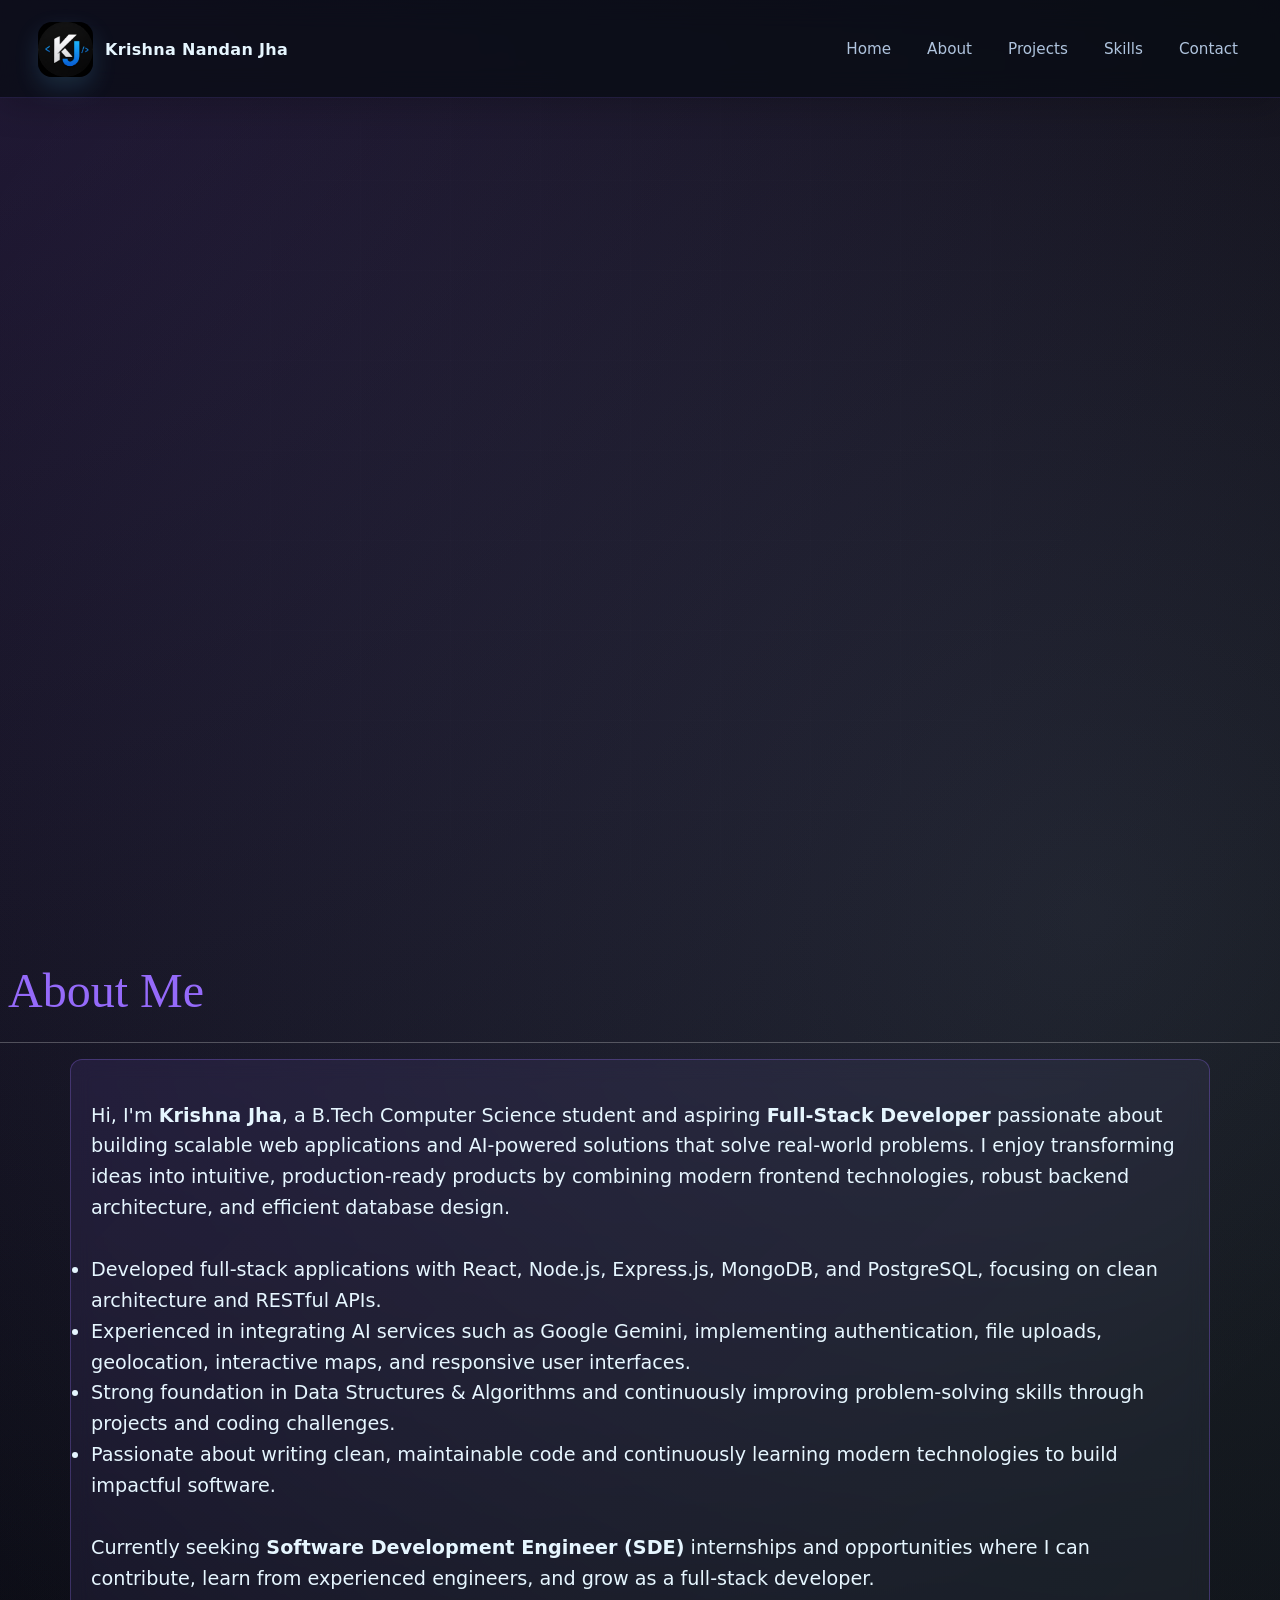
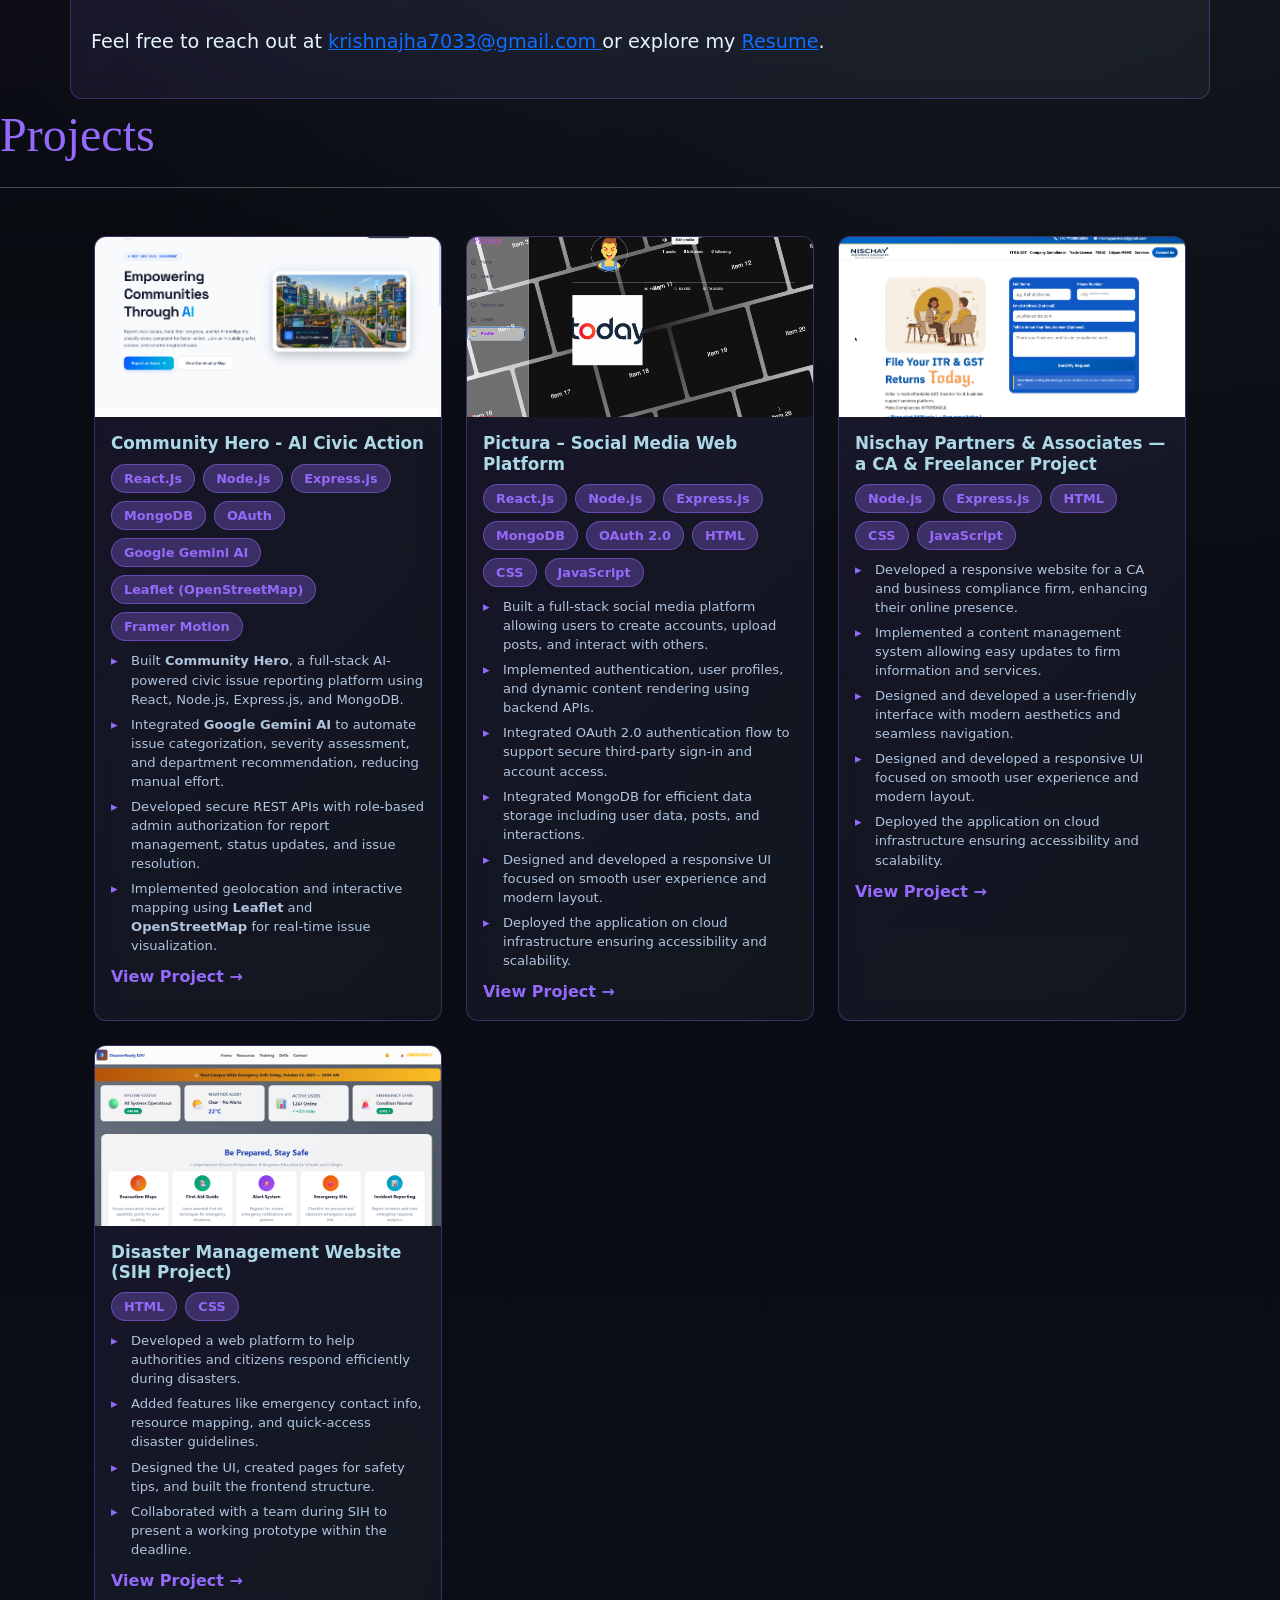
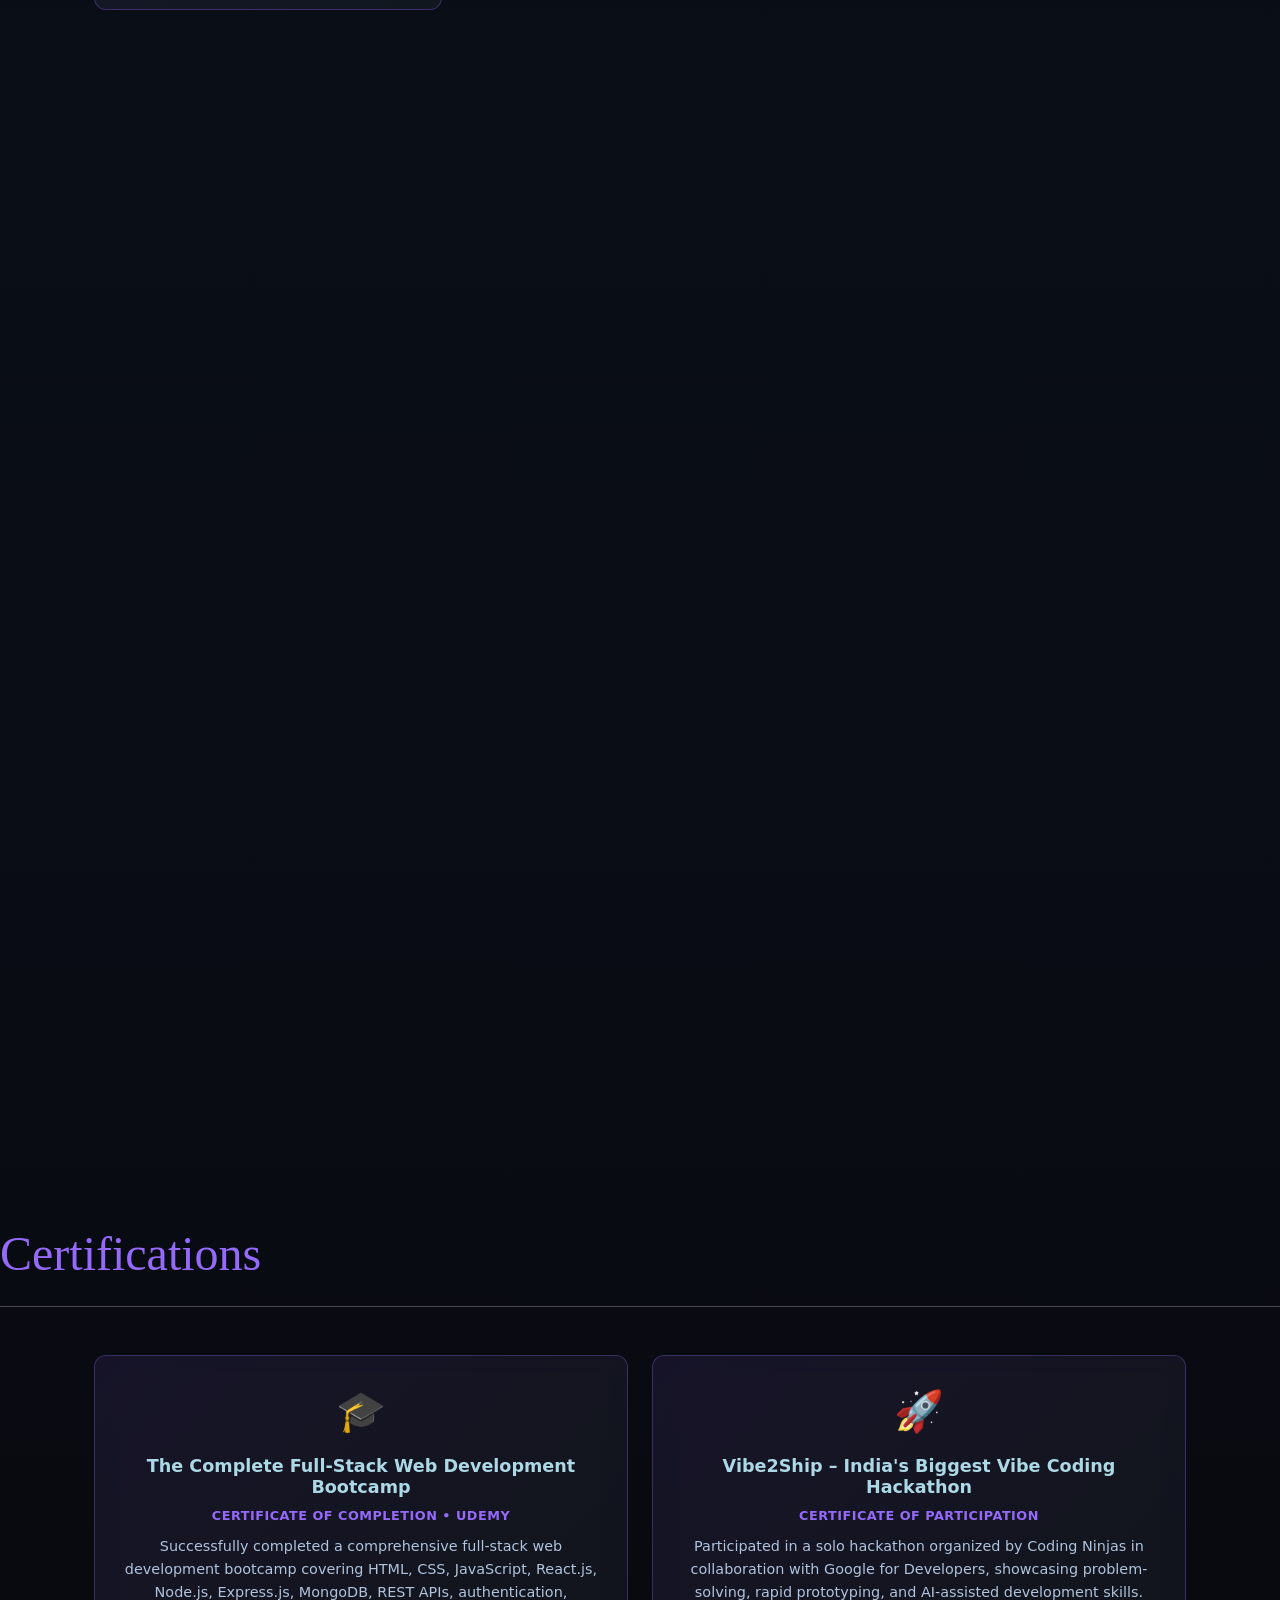
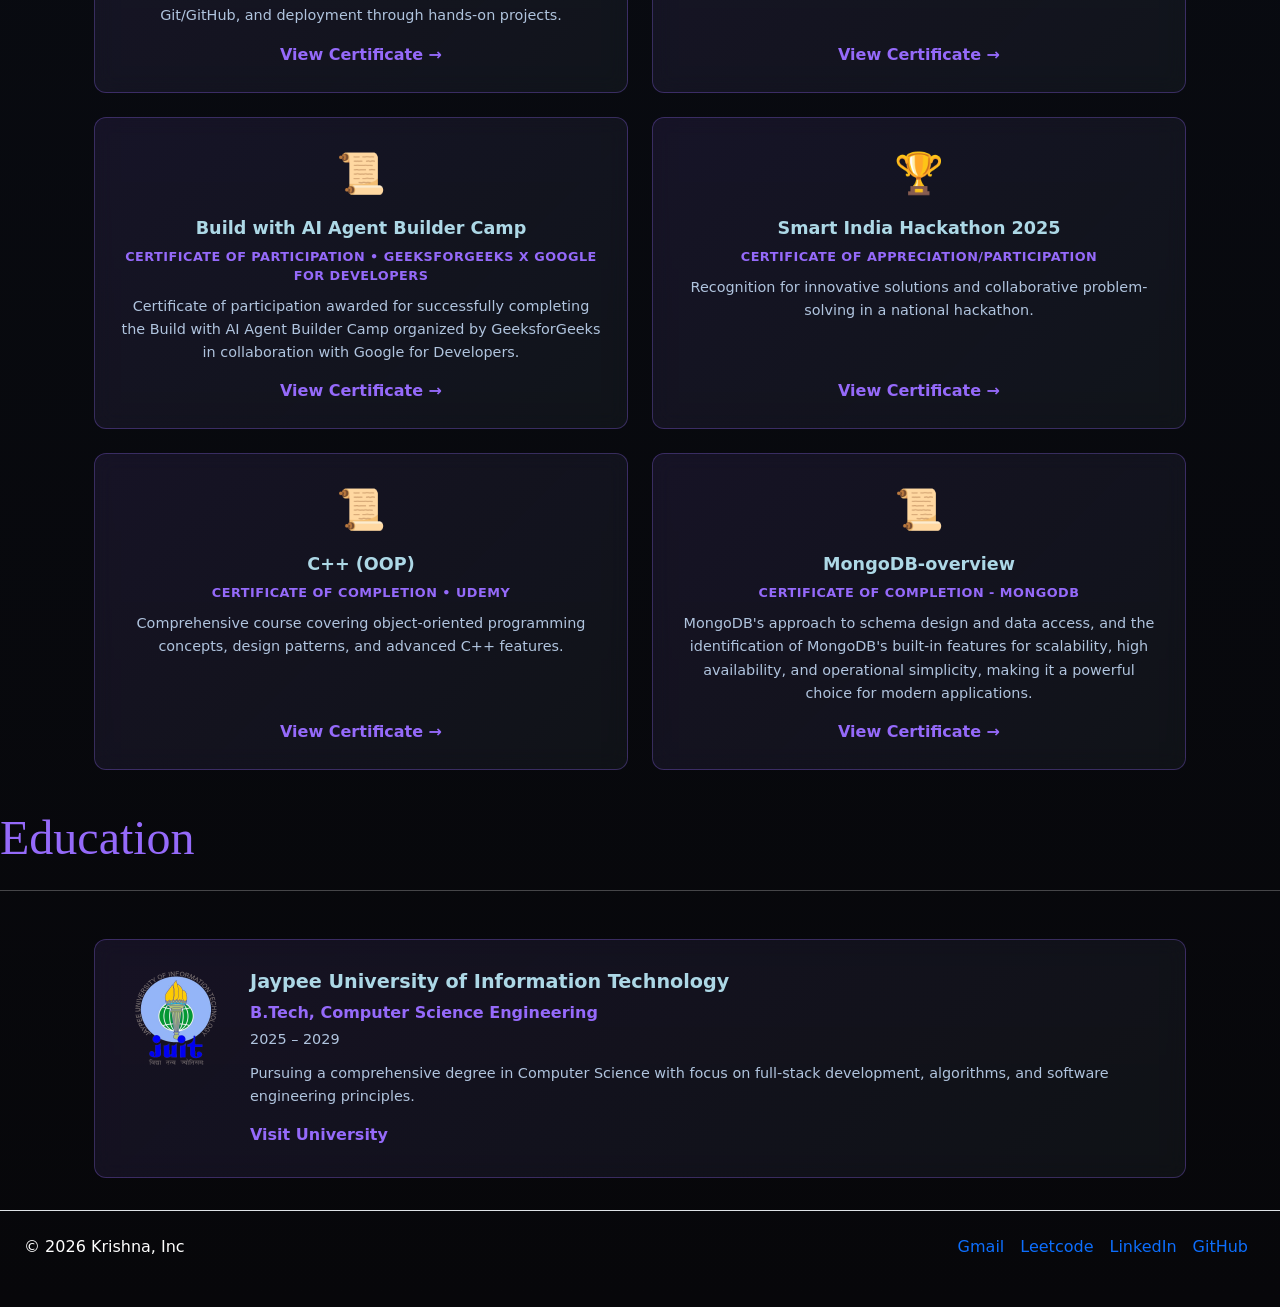
==== commit 624103ad: "commit" ====
--- a/index.html
+++ b/index.html
@@ -17,7 +17,7 @@
 </head>
 
 <body class="bg-dark text-white">
-  <header class="topbar container">
+  <header class="topbar">
     <a class="brand" href="#home" aria-label="Go to home section">
       <span>
         <img class="brand-mark" src="images/profile.png" alt="Profile Picture" />
@@ -41,8 +41,8 @@
     </div>
   </header>
 
-  <main id="home" class="intro container">
-    <div class="hero-panel">
+  <main id="home" class="intro container reveal-on-scroll">
+    <div class="hero-panel reveal-on-scroll">
       <div class="intro-row">
         <div class="intro-text">
           <p class="eyebrow">Hello, I’m Krishna Nandan Jha</p>
@@ -110,7 +110,7 @@
       </div>
     </div>
   </main>
-  <section id="about" class="about">
+  <section id="about" class="about reveal-on-scroll">
     <h2 class="about_me">About Me</h2>
     <hr />
     <div class="section-about content-card container">
@@ -163,7 +163,7 @@
       </p>
     </div>
   </section>
-  <div id="projects" class="experience-section">
+  <div id="projects" class="experience-section reveal-on-scroll">
     <p class="Experience">Projects</p>
     <hr />
     <br />
@@ -361,7 +361,7 @@
     </div>
   </div>
 
-  <div id="skills" class="section-skills">
+  <div id="skills" class="section-skills reveal-on-scroll">
     <p class="Experience">Skills</p>
     <hr />
     <br />
@@ -598,7 +598,7 @@
     </div>
   </div>
 
-  <div class="section-Education">
+  <div class="section-Education reveal-on-scroll">
     <p class="Experience">Certifications</p>
     <hr />
     <br />
@@ -709,7 +709,7 @@
     </div>
   </div>
   <br />
-  <div class="section-Education">
+  <div class="section-Education reveal-on-scroll">
     <p class="Experience">Education</p>
     <hr />
     <br />
@@ -760,6 +760,24 @@
   <script src="https://cdn.jsdelivr.net/npm/bootstrap@5.3.8/dist/js/bootstrap.bundle.min.js"
     integrity="sha384-FKyoEForCGlyvwx9Hj09JcYn3nv7wiPVlz7YYwJrWVcXK/BmnVDxM+D2scQbITxI"
     crossorigin="anonymous"></script>
+  <script>
+    const revealElements = document.querySelectorAll('.reveal-on-scroll');
+
+    const revealObserver = new IntersectionObserver(
+      (entries) => {
+        entries.forEach((entry) => {
+          if (entry.isIntersecting) {
+            entry.target.classList.add('is-visible');
+          } else {
+            entry.target.classList.remove('is-visible');
+          }
+        });
+      },
+      { threshold: 0.15, rootMargin: '0px 0px -10% 0px' }
+    );
+
+    revealElements.forEach((element) => revealObserver.observe(element));
+  </script>
 </body>
 
 </html>
--- a/style.css
+++ b/style.css
@@ -78,6 +78,19 @@
     border-left: 2px transparent;
   }
 }
+.reveal-on-scroll {
+  opacity: 0;
+  transform: translateY(28px);
+  transition:
+    opacity 0.8s ease,
+    transform 0.8s ease;
+}
+
+.reveal-on-scroll.is-visible {
+  opacity: 1;
+  transform: translateY(0);
+}
+
 .developer {
   font-size: clamp(3rem, 6vw, 5rem);
   line-height: 0.95;
@@ -106,7 +119,6 @@
 .section-Education,
 .section-skills,
 .section-Education {
-  animation: appear 0.8s ease both;
   scroll-margin-top: 24px;
 }
 #home,
@@ -114,11 +126,21 @@
   position: relative;
 }
 .topbar {
+  position: sticky;
+  top: 0;
+  z-index: 1000;
   display: flex;
   align-items: center;
   justify-content: space-between;
   gap: 20px;
-  padding: 20px 40px 0;
+  width: 100%;
+  padding: 16px 28px 14px;
+  margin: 0;
+  background: rgba(7, 10, 18, 0.7);
+  backdrop-filter: blur(14px);
+  -webkit-backdrop-filter: blur(14px);
+  border-bottom: 1px solid rgba(149, 106, 250, 0.16);
+  box-shadow: 0 10px 30px rgba(0, 0, 0, 0.18);
 }
 .brand {
   display: inline-flex;
@@ -126,6 +148,16 @@
   gap: 12px;
   text-decoration: none;
   color: var(--text);
+  padding: 6px 10px;
+  border-radius: 999px;
+  transition:
+    background 0.2s ease,
+    transform 0.2s ease;
+}
+
+.brand:hover {
+  background: rgba(149, 106, 250, 0.12);
+  transform: translateY(-1px);
 }
 .brand-mark {
   width: 55px;
@@ -201,12 +233,13 @@
 .nav-links a {
   color: var(--muted);
   text-decoration: none;
-  padding: 10px 16px;
+  padding: 9px 14px;
   border-radius: 999px;
   transition:
     background 0.2s ease,
     color 0.2s ease,
     transform 0.2s ease;
+  font-size: 0.95rem;
 }
 .nav-links a:hover {
   background: rgba(149, 106, 250, 0.16);
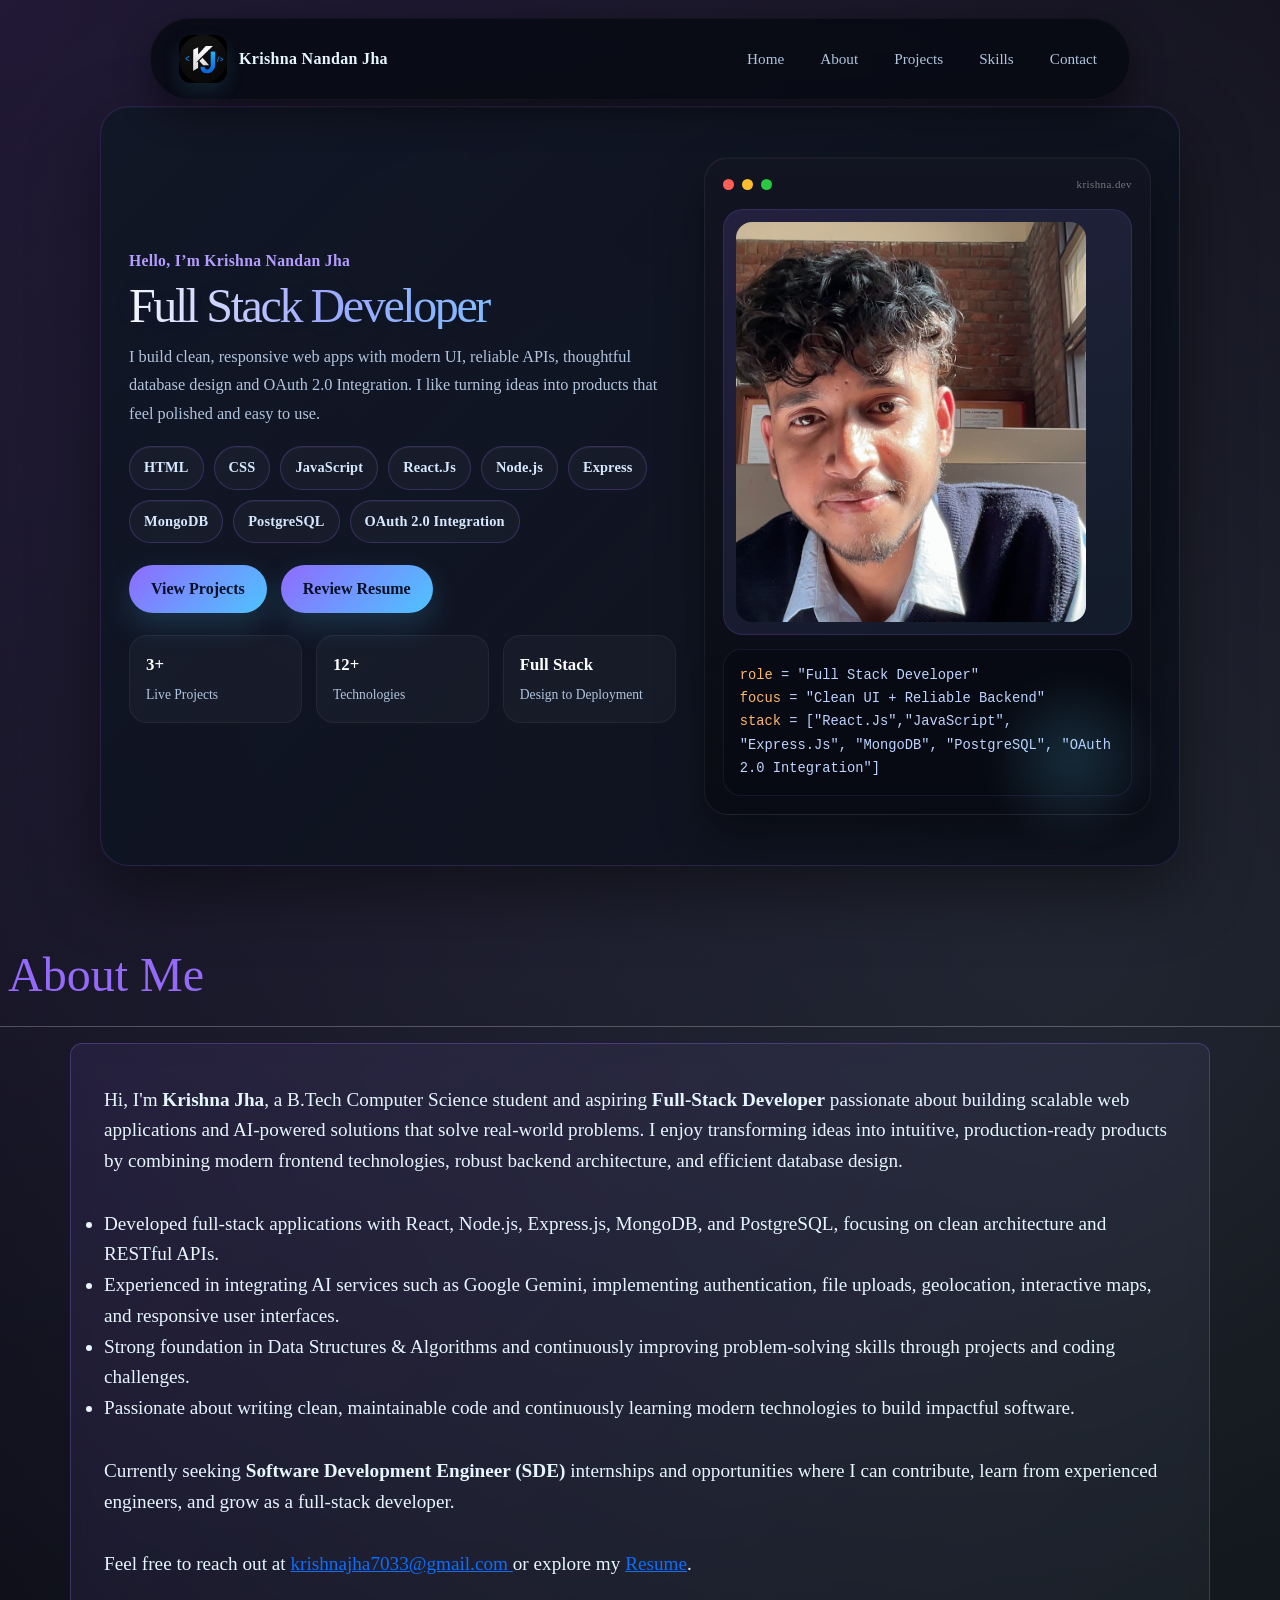
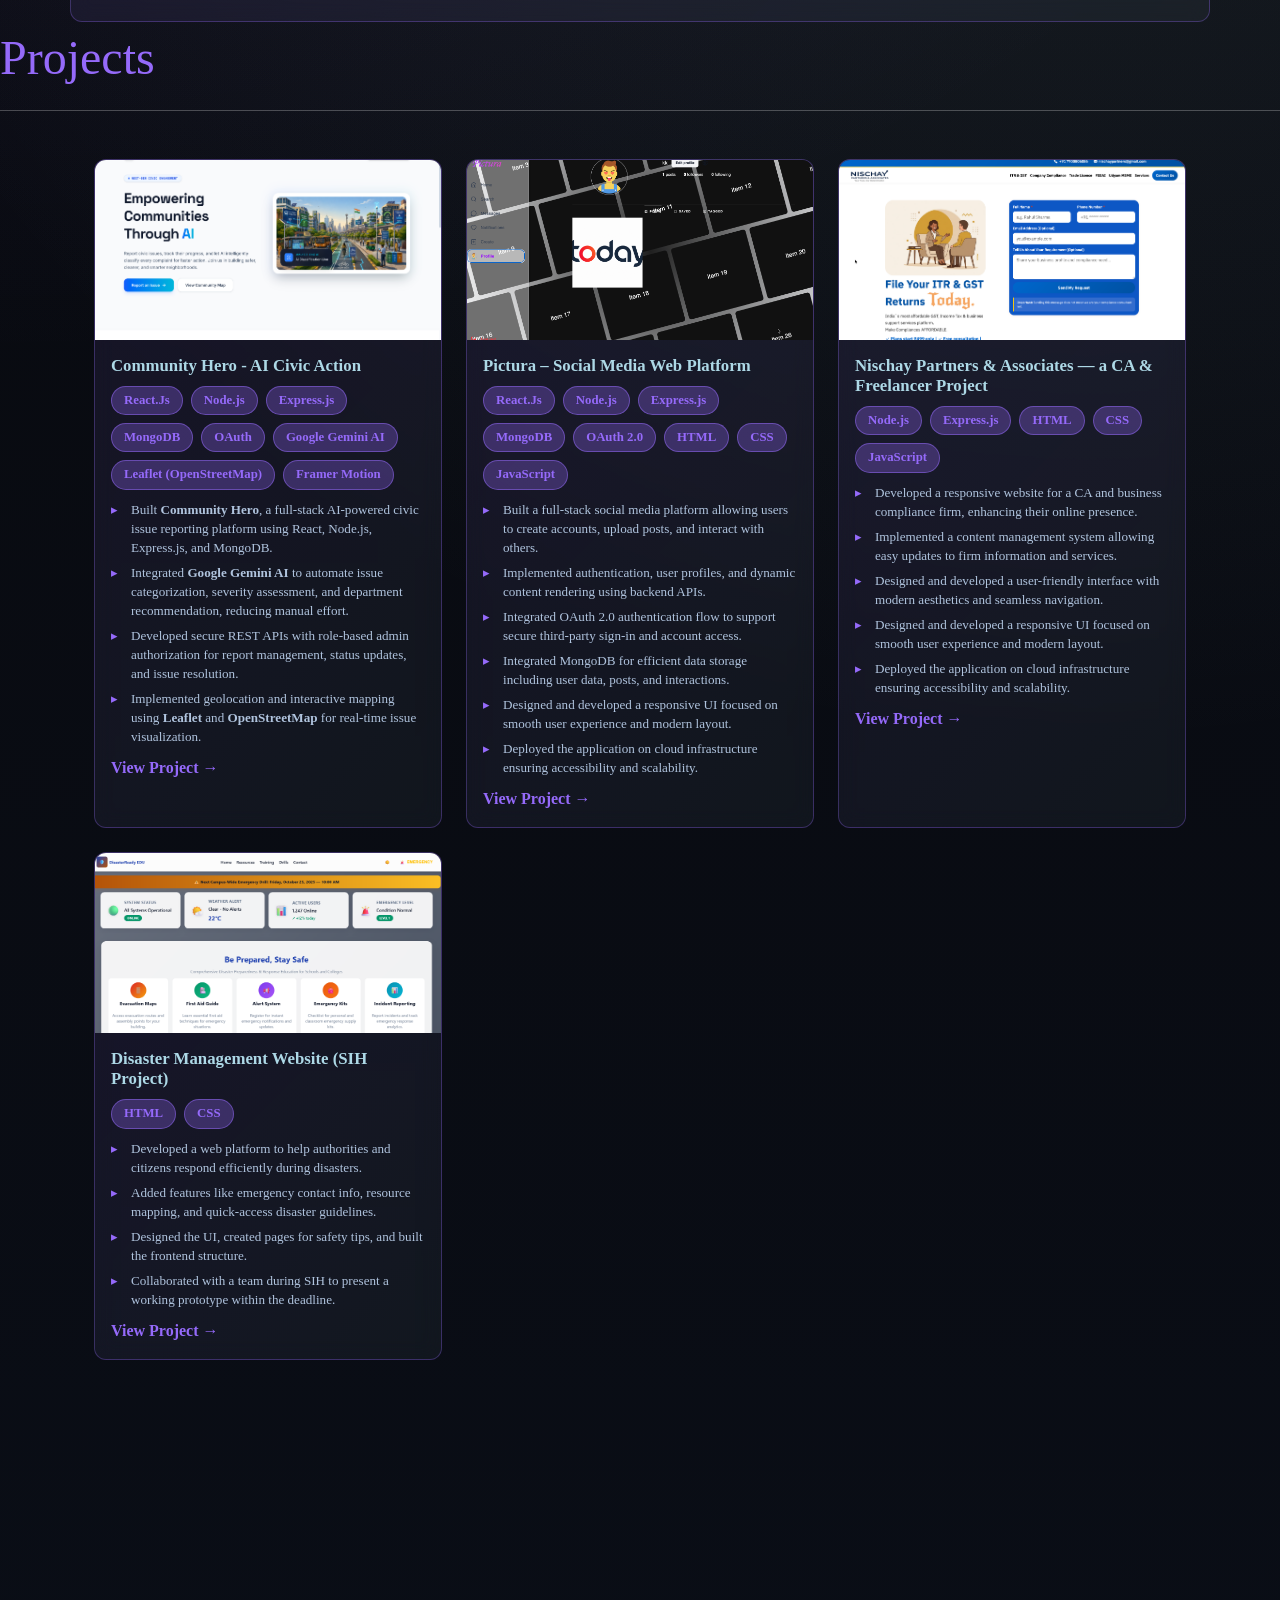
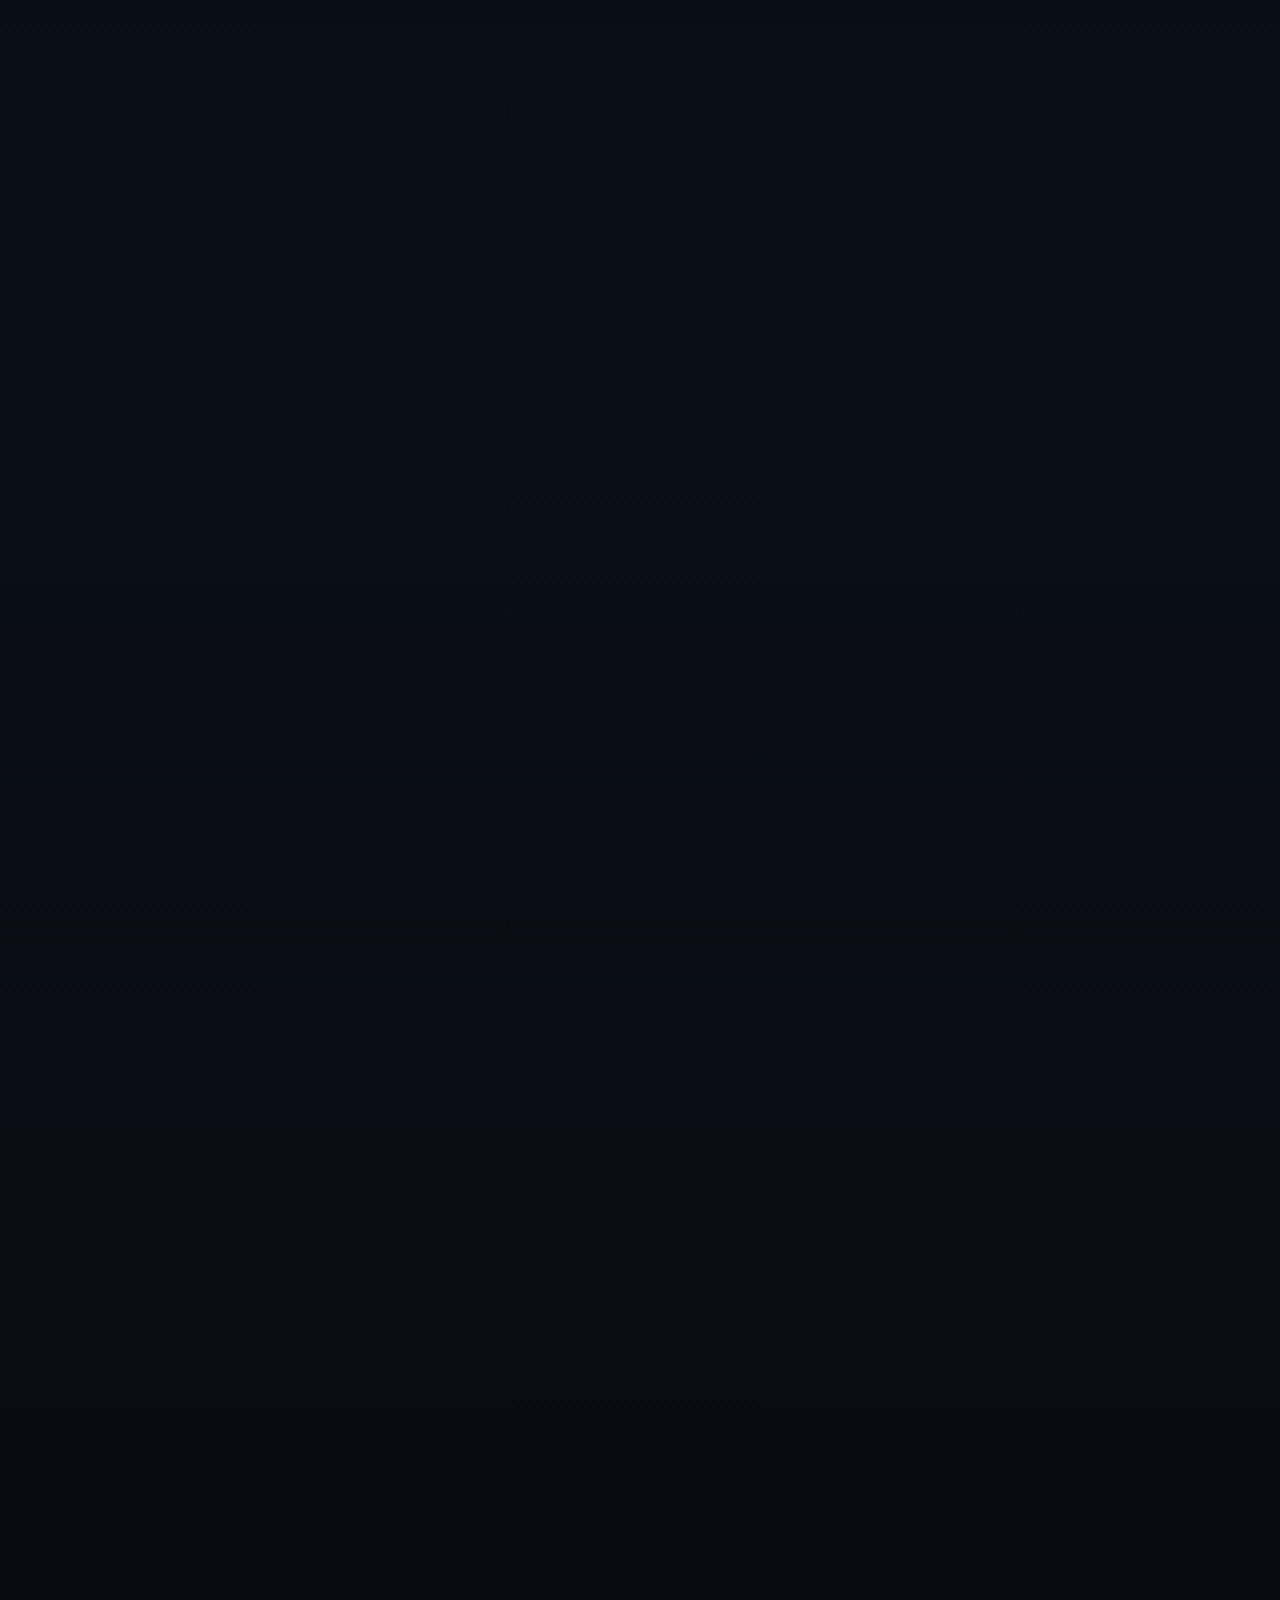
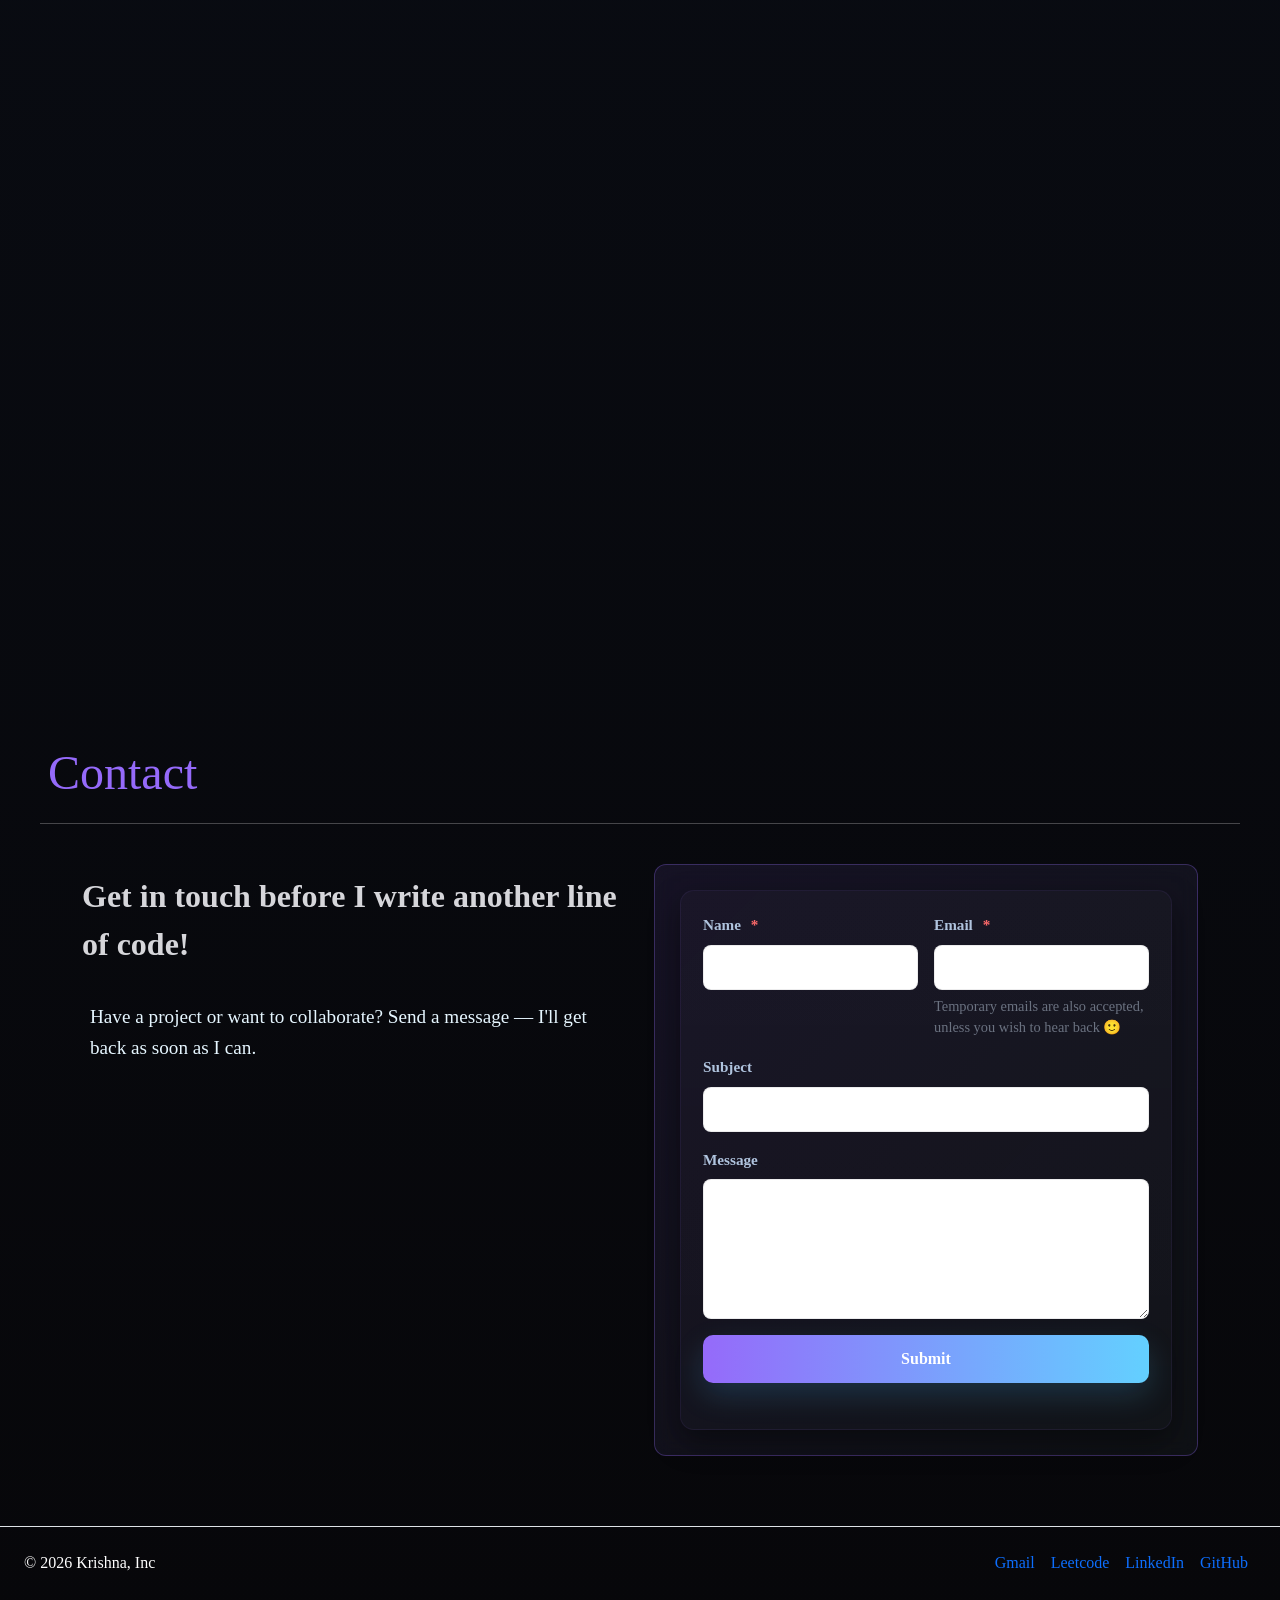
==== commit 7874f911: "commit" ====
--- a/index.html
+++ b/index.html
@@ -7,13 +7,13 @@
   <meta name="description"
     content="Krishna Nandan Jha — Full Stack Developer Portfolio showcasing skills, certifications, experience, and projects." />
   <title>Krishna Nandan Jha — Full Stack Developer Portfolio</title>
-  <link rel="stylesheet" href="style.css" />
   <link rel="preconnect" href="https://fonts.googleapis.com" />
   <link rel="preconnect" href="https://fonts.gstatic.com" crossorigin />
   <link href="https://fonts.googleapis.com/css2?family=BBH+Hegarty&family=Libre+Baskerville:ital@0;1&display=swap"
     rel="stylesheet" />
   <link href="https://cdn.jsdelivr.net/npm/bootstrap@5.3.8/dist/css/bootstrap.min.css" rel="stylesheet"
     integrity="sha384-sRIl4kxILFvY47J16cr9ZwB07vP4J8+LH7qKQnuqkuIAvNWLzeN8tE5YBujZqJLB" crossorigin="anonymous" />
+  <link rel="stylesheet" href="style.css" />
 </head>
 
 <body class="bg-dark text-white">
@@ -738,7 +738,52 @@
       </div>
     </div>
   </div>
-  <div id="contact" class="footer">
+  <section id="contact" class="contact-section reveal-on-scroll">
+    <h2 class="about_me">Contact</h2>
+    <hr />
+    <br />
+    <div class="contact-grid container reveal-on-scroll">
+      <div class="contact-left">
+        <p class="contact-subtitle">Get in touch before I write another line of code!</p>
+        <p class="p">Have a project or want to collaborate? Send a message — I'll get back as soon as I can.</p>
+      </div>
+
+      <div class="contact-right section-contact content-card">
+        <form id="contact-form" class="contact-form" novalidate>
+        <div class="row g-3">
+          <div class="col-md-6">
+            <label for="cf-name" class="form-label">Name <span class="required">*</span></label>
+            <input type="text" id="cf-name" name="name" class="form-control" required />
+          </div>
+
+          <div class="col-md-6">
+            <label for="cf-email" class="form-label">Email <span class="required">*</span></label>
+            <input type="email" id="cf-email" name="email" class="form-control" required />
+            <small class="form-text text-muted">Temporary emails are also accepted, unless you wish to hear back 🙂</small>
+          </div>
+
+          <div class="col-12">
+            <label for="cf-subject" class="form-label">Subject</label>
+            <input type="text" id="cf-subject" name="subject" class="form-control" />
+          </div>
+
+          <div class="col-12">
+            <label for="cf-message" class="form-label">Message</label>
+            <textarea id="cf-message" name="message" class="form-control" rows="5" required></textarea>
+          </div>
+
+          <div class="col-12">
+            <button type="submit" class="button w-100" id="cf-submit">Submit</button>
+            <span id="cf-status" class="mx-2"></span>
+          </div>
+        </div>
+        </div>
+        </form>
+      </div>
+    </div>
+  </section>
+
+  <div id="footer" class="footer">
     <footer class="d-flex flex-wrap justify-content-between align-items-center py-3 my-4 border-top">
       <p class="col-md-4 mb-0 px-4">© 2026 Krishna, Inc</p>
       <ul class="nav col-md-4 px-4 justify-content-end">
@@ -777,6 +822,49 @@
     );
 
     revealElements.forEach((element) => revealObserver.observe(element));
+
+    const contactForm = document.getElementById('contact-form');
+    if (contactForm) {
+      const submitBtn = document.getElementById('cf-submit');
+      contactForm.addEventListener('submit', function (e) {
+        e.preventDefault();
+        const name = document.getElementById('cf-name').value.trim();
+        const email = document.getElementById('cf-email').value.trim();
+        const subject = document.getElementById('cf-subject').value.trim() || 'Message from Portfolio';
+        const message = document.getElementById('cf-message').value.trim();
+        const status = document.getElementById('cf-status');
+
+        if (!name || !email || !subject) {
+          status.textContent = 'Please complete required fields.';
+          status.style.color = '#ff6b6b';
+          return;
+        }
+
+        // Prepare UI feedback
+        status.textContent = 'Preparing your message...';
+        status.style.color = 'var(--muted)';
+        if (submitBtn) {
+          submitBtn.disabled = true;
+          submitBtn.textContent = 'Opening...';
+        }
+
+        const bodyFull = `Name: ${name}\nEmail: ${email}\n\n${message}`;
+        const mailto = `mailto:krishnajha7033@gmail.com?subject=${encodeURIComponent(subject)}&body=${encodeURIComponent(bodyFull)}`;
+
+        // Open mail client (may not navigate away depending on client)
+        window.location.href = mailto;
+
+        // Show success-like message after attempted open
+        setTimeout(() => {
+          status.textContent = 'Email draft opened in your mail client — please press Send to complete.';
+          status.style.color = '#8af58a';
+          if (submitBtn) {
+            submitBtn.disabled = false;
+            submitBtn.textContent = 'Submit';
+          }
+        }, 800);
+      });
+    }
   </script>
 </body>
 
--- a/style.css
+++ b/style.css
@@ -127,20 +127,22 @@
 }
 .topbar {
   position: sticky;
-  top: 0;
+  top: 18px;
   z-index: 1000;
   display: flex;
   align-items: center;
   justify-content: space-between;
-  gap: 20px;
-  width: 100%;
-  padding: 16px 28px 14px;
-  margin: 0;
-  background: rgba(7, 10, 18, 0.7);
-  backdrop-filter: blur(14px);
-  -webkit-backdrop-filter: blur(14px);
-  border-bottom: 1px solid rgba(149, 106, 250, 0.16);
-  box-shadow: 0 10px 30px rgba(0, 0, 0, 0.18);
+  gap: 16px;
+  width: calc(100% - 160px);
+  max-width: 980px;
+  margin: 0 auto;
+  padding: 10px 18px;
+  background: rgba(7, 10, 18, 0.85);
+  backdrop-filter: blur(10px);
+  -webkit-backdrop-filter: blur(10px);
+  border-radius: 40px;
+  border: 1px solid rgba(255, 255, 255, 0.03);
+  box-shadow: 0 12px 36px rgba(0, 0, 0, 0.45);
 }
 .brand {
   display: inline-flex;
@@ -160,9 +162,9 @@
   transform: translateY(-1px);
 }
 .brand-mark {
-  width: 55px;
-  height: 55px;
-  border-radius: 14px;
+  width: 48px;
+  height: 48px;
+  border-radius: 12px;
   display: grid;
   place-items: center;
   background: linear-gradient(
@@ -172,8 +174,8 @@
   );
   color: white;
   font-weight: 800;
-  letter-spacing: 0.08em;
-  box-shadow: 0 10px 24px rgba(99, 208, 255, 0.16);
+  letter-spacing: 0.06em;
+  box-shadow: 0 8px 20px rgba(99, 208, 255, 0.12);
 }
 .brand-name {
   font-size: 1rem;
@@ -398,6 +400,178 @@
 .hero-window span:nth-child(1) {
   background: #ff5f57;
 }
+
+/* Contact form styles */
+.contact-section {
+  padding: 28px 40px;
+}
+.section-contact .contact-form {
+  max-width: none;
+  width: 100%;
+  margin-left: 0;
+  margin-right: 0;
+  background: linear-gradient(
+    180deg,
+    rgba(255, 255, 255, 0.02),
+    rgba(255, 255, 255, 0.01)
+  );
+  border: 1px solid rgba(149, 106, 250, 0.08);
+  padding: 22px;
+  border-radius: 14px;
+  box-shadow: 0 12px 30px rgba(0, 0, 0, 0.45);
+}
+.section-contact .form-label {
+  color: var(--muted);
+  font-weight: 600;
+  font-size: 0.95rem;
+}
+.section-contact .form-control {
+  background: #ffffff;
+  border: 1px solid rgba(16, 24, 32, 0.08);
+  color: #07101a;
+  padding: 10px 12px;
+  border-radius: 8px;
+  font-family:
+    Inter,
+    "Segoe UI",
+    Roboto,
+    -apple-system,
+    "Helvetica Neue",
+    Arial,
+    sans-serif;
+  font-size: 0.95rem;
+  font-weight: 500;
+}
+.section-contact .form-control:focus {
+  outline: none;
+  border-color: var(--accent);
+  box-shadow: 0 6px 18px rgba(149, 106, 250, 0.08);
+}
+.section-contact .form-control::placeholder {
+  color: #9ca3af;
+}
+.section-contact textarea.form-control {
+  min-height: 140px;
+}
+.section-contact .button {
+  padding: 12px 18px;
+  border-radius: 10px;
+  background: linear-gradient(90deg, var(--accent), #63d0ff);
+  border: none;
+  color: white;
+  font-weight: 700;
+}
+.section-contact .button.w-100 {
+  display: block;
+}
+.section-contact .button.button-secondary {
+  background: transparent;
+  border: 1px solid rgba(173, 216, 230, 0.12);
+  color: var(--text);
+}
+
+.contact-subtitle {
+  font-size: clamp(1.2rem, 2.6vw, 2rem);
+  color: rgba(250, 250, 255, 0.85);
+  font-weight: 700;
+  margin: 8px 0 18px 0;
+}
+
+.required {
+  color: #ff6b6b;
+  margin-left: 6px;
+  font-weight: 700;
+}
+.section-contact #cf-status {
+  color: var(--muted);
+  font-size: 0.95rem;
+}
+
+/* Grid layout: left text + right form column */
+.contact-grid {
+  display: grid;
+  grid-template-columns: 1fr 1fr; /* left text and right form each take half */
+  gap: 28px;
+  align-items: start;
+  margin-bottom: 18px;
+}
+.contact-left {
+  display: flex;
+  flex-direction: column;
+  justify-content: flex-start;
+}
+.contact-right {
+  padding: 18px;
+}
+.contact-right .contact-form {
+  max-width: none;
+  width: 100%;
+  margin: 0;
+}
+
+@media (max-width: 900px) {
+  .contact-grid {
+    grid-template-columns: 1fr;
+  }
+  .contact-right {
+    padding: 12px 0;
+  }
+  .contact-right .contact-form {
+    max-width: 100%;
+  }
+}
+
+/* Mobile tweaks for topbar and form */
+@media (max-width: 800px) {
+  .topbar {
+    width: calc(100% - 32px) !important;
+    max-width: none;
+    margin: 8px 16px;
+    padding: 10px 12px;
+    border-radius: 12px;
+    top: 10px;
+    background: rgba(7, 10, 18, 0.92);
+  }
+  .brand-mark {
+    width: 40px;
+    height: 40px;
+  }
+  .nav-links {
+    display: none;
+  }
+  .nav-toggle {
+    display: inline-flex;
+  }
+  .contact-section {
+    padding: 18px 12px;
+  }
+  .contact-right {
+    padding: 10px 0;
+  }
+  .contact-right .contact-form {
+    width: 100%;
+  }
+  .section-contact .form-control {
+    font-size: 0.95rem;
+    padding: 10px;
+  }
+}
+
+/* Ensure helper small text in forms is visible on dark background */
+.section-contact .form-text {
+  display: block;
+  color: #6b7280 !important;
+  margin-top: 6px;
+  font-size: 0.9rem;
+}
+
+@media (max-width: 900px) {
+  .section-contact .contact-form {
+    max-width: 100%;
+    margin-left: 0;
+  }
+}
+
 .hero-window span:nth-child(2) {
   background: #febc2e;
 }
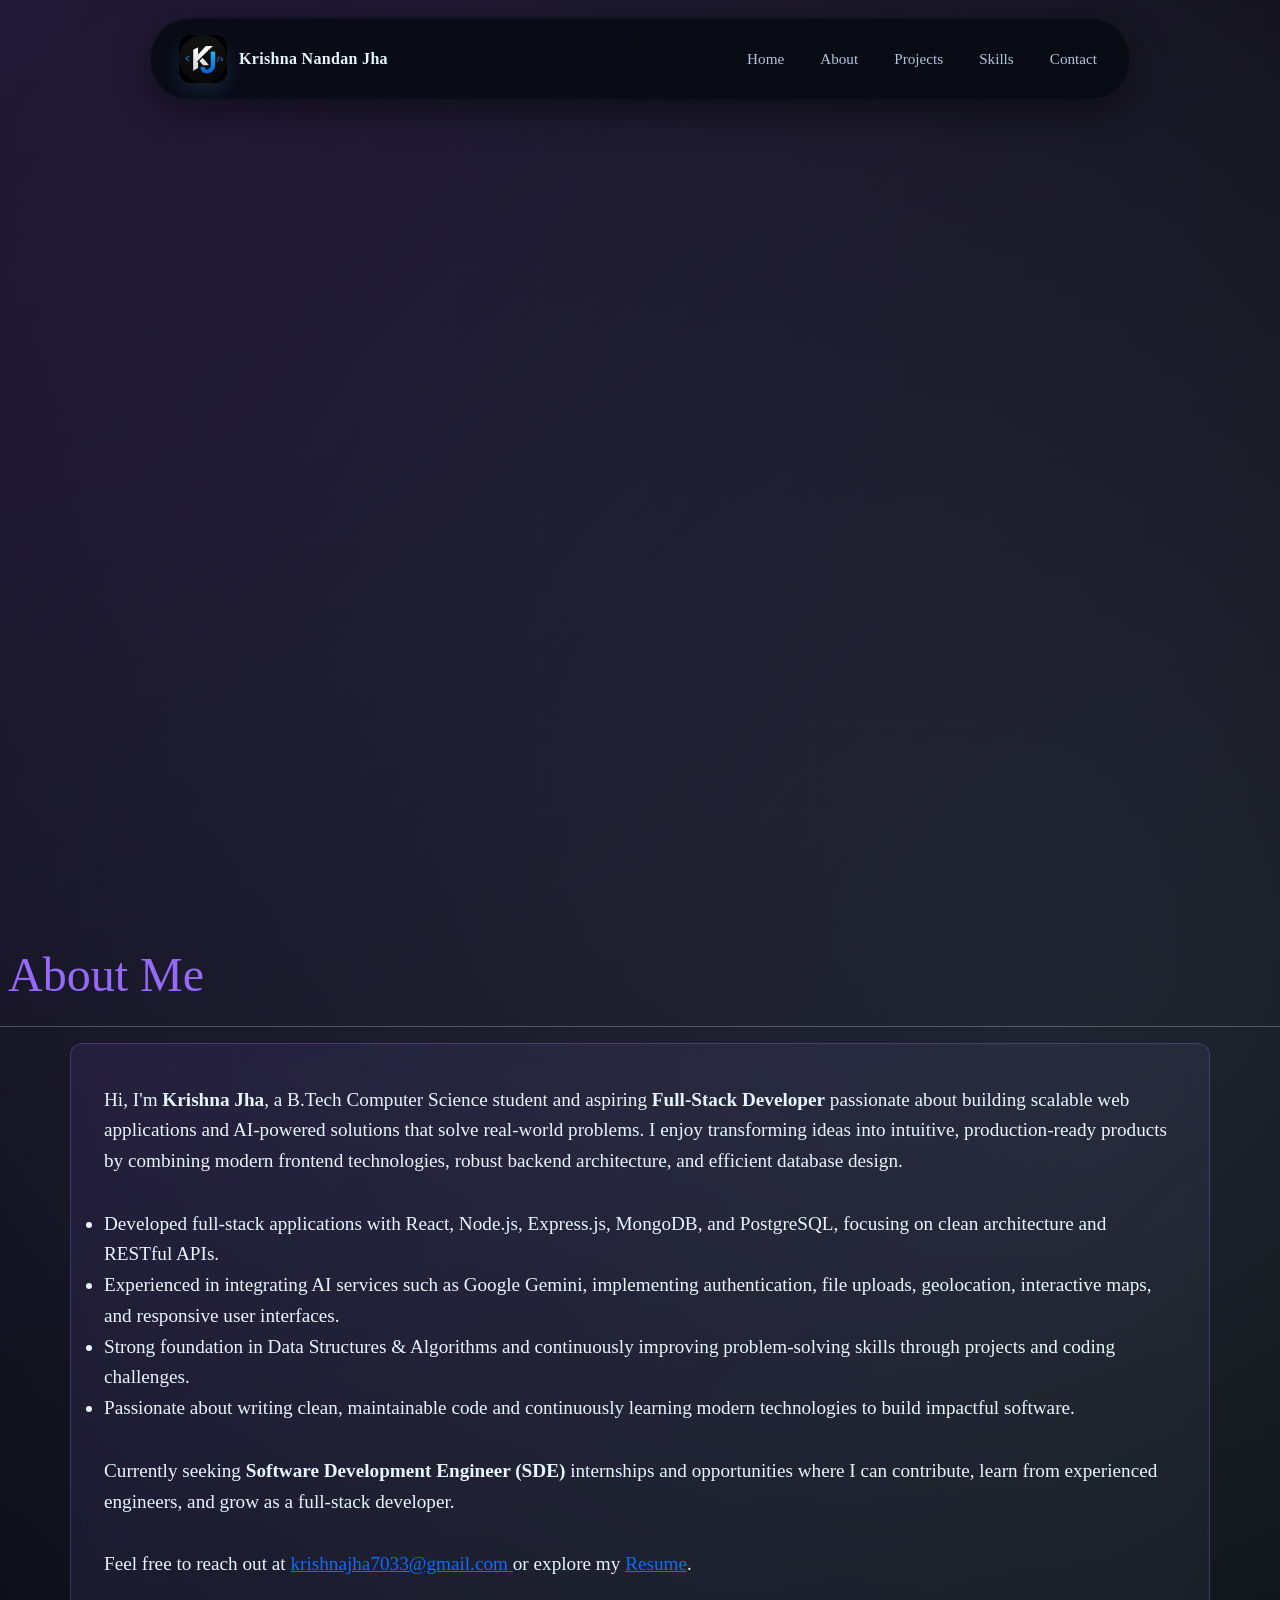
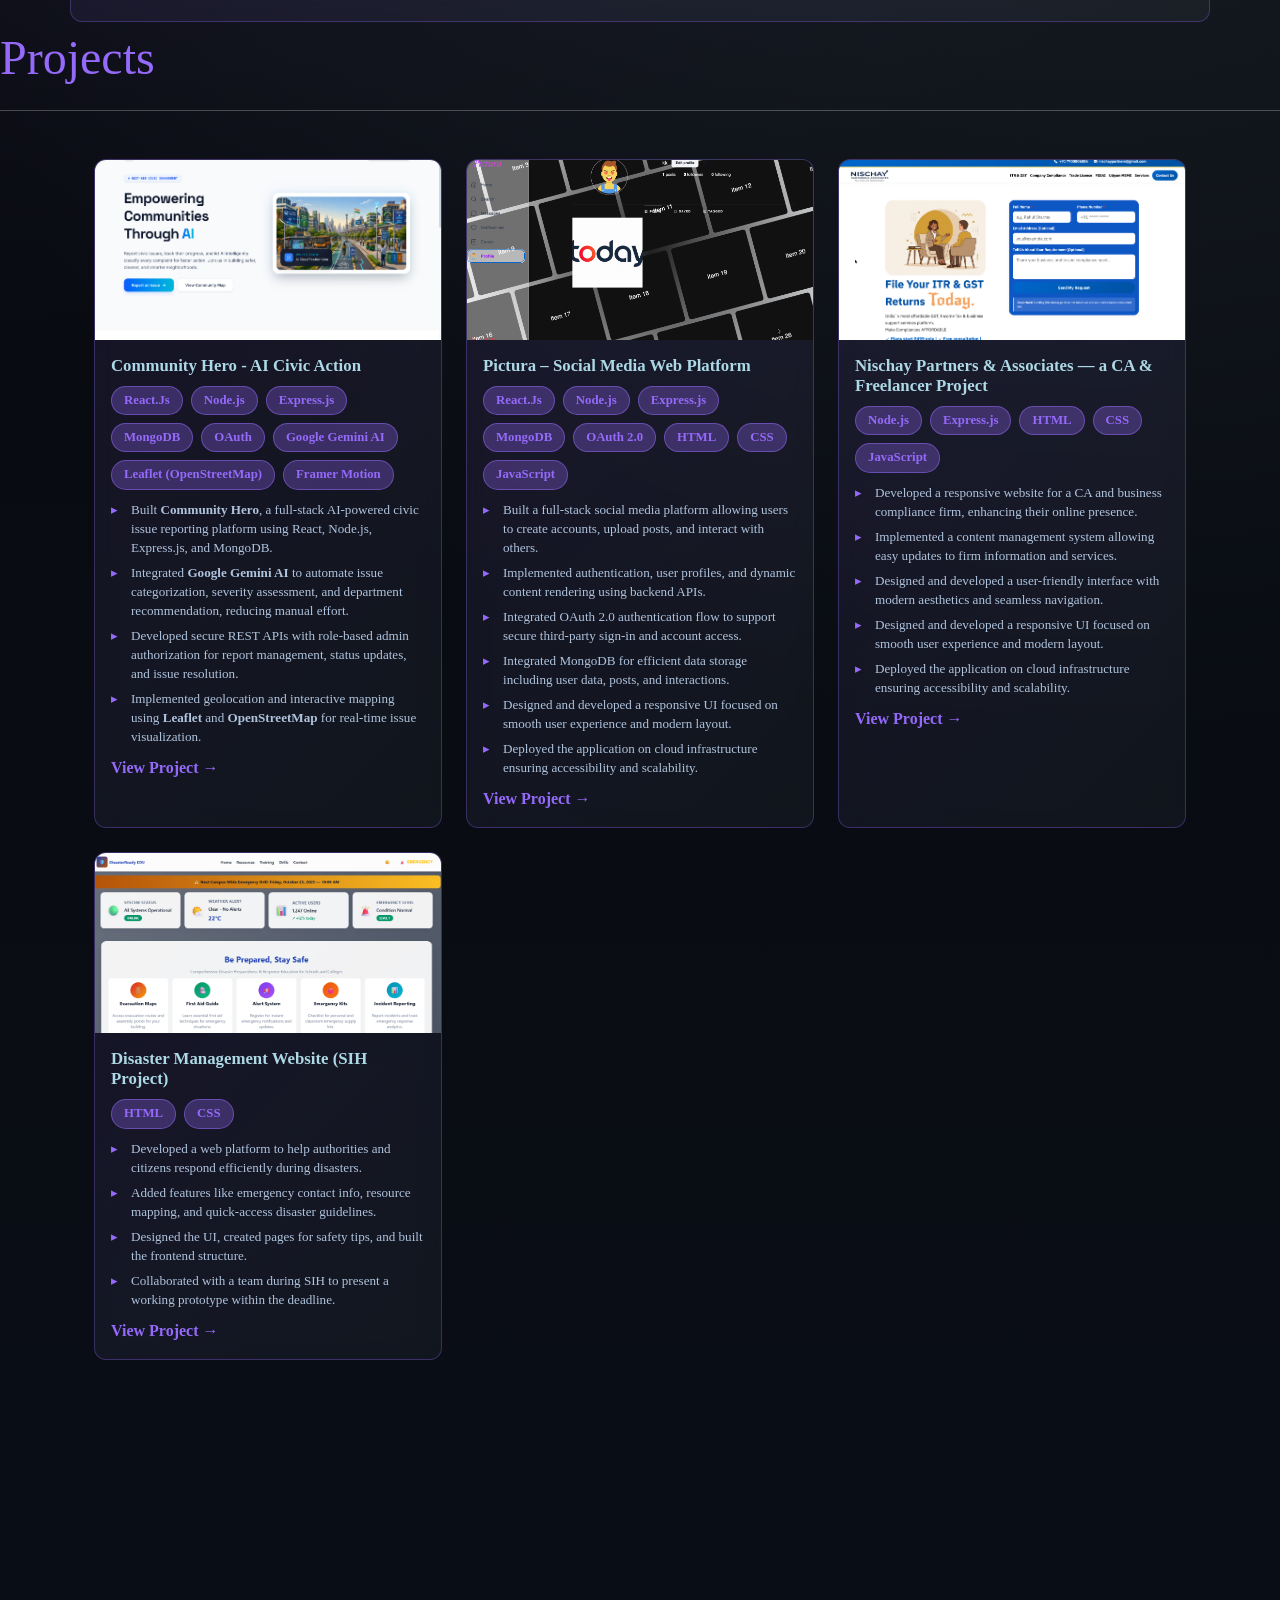
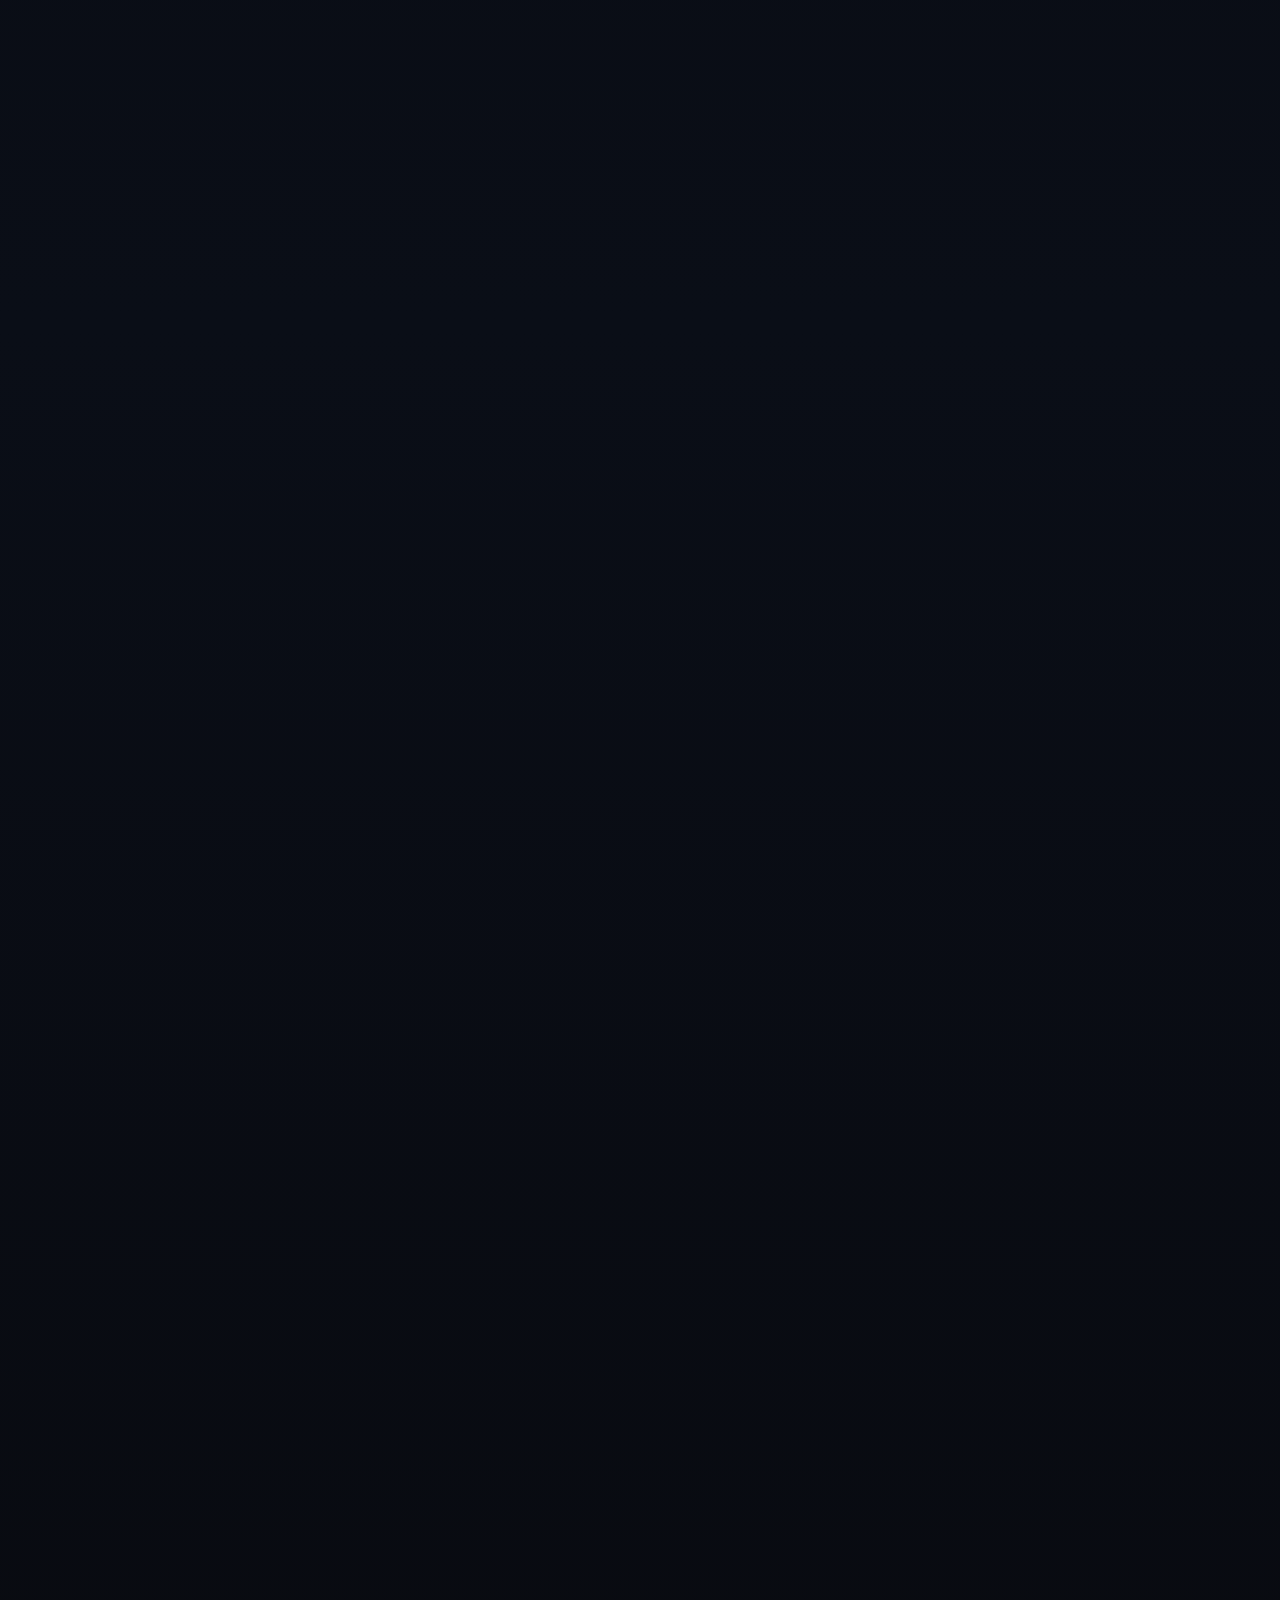
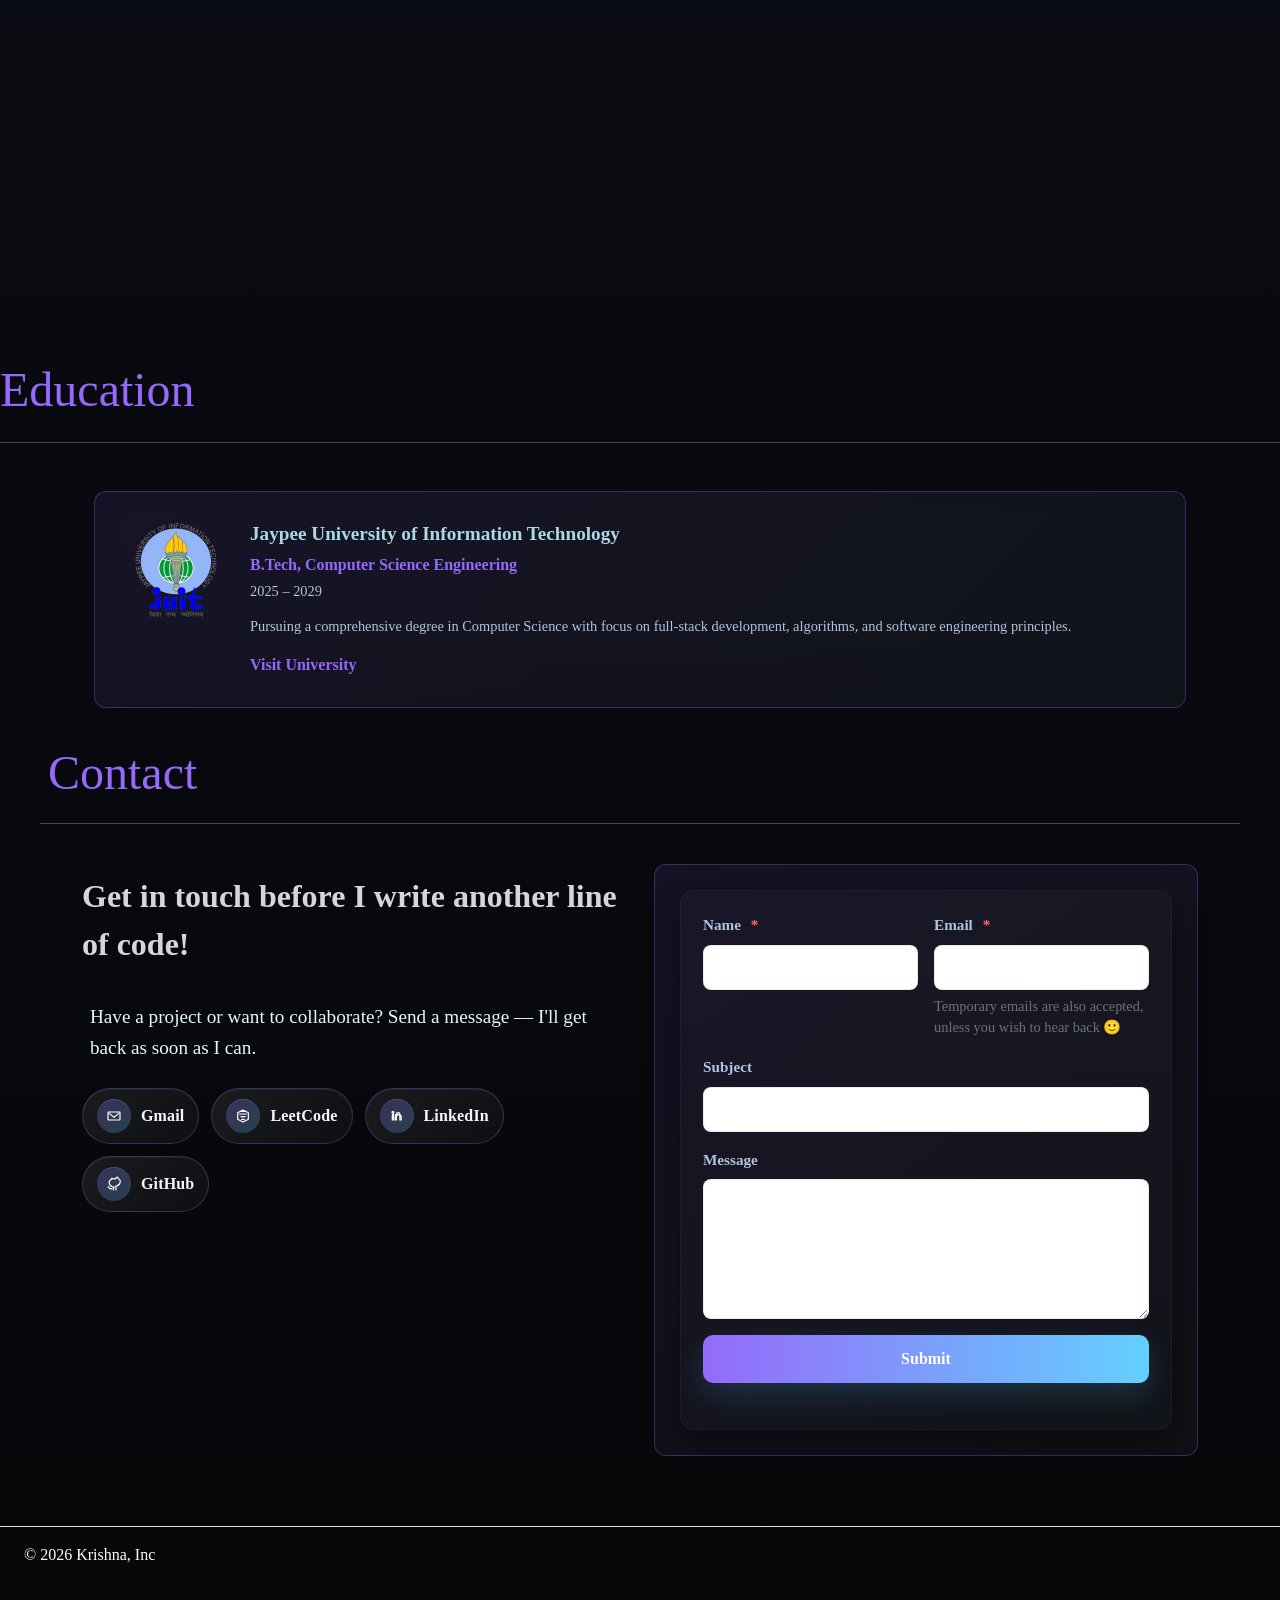
==== commit 67d8011f: "commit" ====
--- a/index.html
+++ b/index.html
@@ -746,6 +746,56 @@
       <div class="contact-left">
         <p class="contact-subtitle">Get in touch before I write another line of code!</p>
         <p class="p">Have a project or want to collaborate? Send a message — I'll get back as soon as I can.</p>
+        <ul class="contact-links">
+          <li class="contact-link-item">
+            <a href="mailto:krishnajha7033@gmail.com" class="contact-link" target="_blank" rel="noopener noreferrer">
+              <span class="contact-link-icon" aria-hidden="true">
+                <svg viewBox="0 0 24 24">
+                  <path d="M4 6h16a1 1 0 0 1 1 1v10a1 1 0 0 1-1 1H4a1 1 0 0 1-1-1V7a1 1 0 0 1 1-1Z"></path>
+                  <path d="m5 8 7 6 7-6"></path>
+                </svg>
+              </span>
+              <span class="contact-link-label">Gmail</span>
+            </a>
+          </li>
+          <li class="contact-link-item">
+            <a href="https://leetcode.com/u/krishnaNandanJha/" class="contact-link">
+              <span class="contact-link-icon" aria-hidden="true">
+                <svg viewBox="0 0 24 24">
+                  <path d="M8 5h8"></path>
+                  <path d="M7 9h10"></path>
+                  <path d="M9 13h6"></path>
+                  <path d="M10 17h4"></path>
+                  <path d="M12 3 4 7v10l8 4 8-4V7Z"></path>
+                </svg>
+              </span>
+              <span class="contact-link-label">LeetCode</span>
+            </a>
+          </li>
+          <li class="contact-link-item">
+            <a href="https://www.linkedin.com/in/krishna-nandan-jha/" class="contact-link">
+              <span class="contact-link-icon" aria-hidden="true">
+                <svg viewBox="0 0 24 24">
+                  <path d="M6 8a1.5 1.5 0 1 0 0-3 1.5 1.5 0 0 0 0 3Z"></path>
+                  <path d="M5 10h2v8H5z"></path>
+                  <path d="M10 10h2v1.2h.1c.3-.6 1.1-1.3 2.3-1.3 2.5 0 3.9 1.6 3.9 3.9V18h-2v-7.1c0-1.7-.1-3.9-2.4-3.9-2.4 0-2.8 1.9-2.8 3.8V18h-2z"></path>
+                </svg>
+              </span>
+              <span class="contact-link-label">LinkedIn</span>
+            </a>
+          </li>
+          <li class="contact-link-item">
+            <a href="https://github.com/krishna-7033" class="contact-link">
+              <span class="contact-link-icon" aria-hidden="true">
+                <svg viewBox="0 0 24 24">
+                  <path d="M9 19c-4.3 1.3-4.3-2.2-6-2.7"></path>
+                  <path d="M15 21v-3.2c0-1.1.3-1.8-1.1-2.4 3.7-.4 7.6-1.8 7.6-8.1A6.2 6.2 0 0 0 18 3.8a5.8 5.8 0 0 0-.1-1.2c-.2-.7-1.1-1.1-1.7-.8A8.1 8.1 0 0 0 14 4.4c-.5-.3-1.2-.5-2-.5s-1.4.2-2 .5C9.8 3.9 8.8 3.3 8.2 3.8a5.8 5.8 0 0 0-.1 1.2 6.2 6.2 0 0 0-3.5 3.8c0 6.3 3.9 7.7 7.6 8.1-.8.6-1 1.4-1 2.4V21"></path>
+                </svg>
+              </span>
+              <span class="contact-link-label">GitHub</span>
+            </a>
+          </li>
+        </ul>
       </div>
 
       <div class="contact-right section-contact content-card">
@@ -786,7 +836,7 @@
   <div id="footer" class="footer">
     <footer class="d-flex flex-wrap justify-content-between align-items-center py-3 my-4 border-top">
       <p class="col-md-4 mb-0 px-4">© 2026 Krishna, Inc</p>
-      <ul class="nav col-md-4 px-4 justify-content-end">
+      <!-- <ul class="nav col-md-4 px-4 justify-content-end">
         <li class="nav-item">
           <a href="mailto:krishnajha7033@gmail.com" class="nav-link px-2">Gmail</a target="_blank">
         </li>
@@ -799,7 +849,7 @@
         <li class="nav-item">
           <a href="https://github.com/krishna-7033" class="nav-link px-2">GitHub</a>
         </li>
-      </ul>
+      </ul> -->
     </footer>
   </div>
   <script src="https://cdn.jsdelivr.net/npm/bootstrap@5.3.8/dist/js/bootstrap.bundle.min.js"
--- a/style.css
+++ b/style.css
@@ -477,6 +477,90 @@
   margin: 8px 0 18px 0;
 }
 
+.contact-links {
+  display: flex;
+  flex-wrap: wrap;
+  gap: 12px;
+  padding: 0;
+  margin: 8px 0 0;
+  list-style: none;
+}
+
+.contact-link {
+  display: inline-flex;
+  align-items: center;
+  gap: 10px;
+  padding: 10px 14px;
+  border-radius: 999px;
+  background: linear-gradient(
+    135deg,
+    rgba(255, 255, 255, 0.08),
+    rgba(255, 255, 255, 0.03)
+  );
+  border: 1px solid rgba(149, 106, 250, 0.28);
+  color: #f4f7ff;
+  text-decoration: none;
+  font-weight: 700;
+  letter-spacing: 0.01em;
+  box-shadow: inset 0 1px 0 rgba(255, 255, 255, 0.06);
+  transition:
+    transform 0.2s ease,
+    background 0.2s ease,
+    border-color 0.2s ease,
+    box-shadow 0.2s ease;
+}
+
+.contact-link:hover,
+.contact-link:focus-visible {
+  background: linear-gradient(
+    90deg,
+    rgba(149, 106, 250, 0.24),
+    rgba(99, 208, 255, 0.16)
+  );
+  border-color: rgba(99, 208, 255, 0.45);
+  color: white;
+  transform: translateY(-2px);
+  box-shadow: 0 10px 24px rgba(99, 208, 255, 0.16);
+  text-decoration: none;
+}
+
+.contact-link-icon {
+  display: inline-flex;
+  align-items: center;
+  justify-content: center;
+  width: 34px;
+  height: 34px;
+  border-radius: 50%;
+  background: linear-gradient(
+    135deg,
+    rgba(149, 106, 250, 0.28),
+    rgba(99, 208, 255, 0.24)
+  );
+  color: #ffffff;
+  flex-shrink: 0;
+  box-shadow: inset 0 1px 0 rgba(255, 255, 255, 0.12);
+  transition: transform 0.2s ease;
+}
+
+.contact-link-icon svg {
+  width: 16px;
+  height: 16px;
+  fill: none;
+  stroke: currentColor;
+  stroke-width: 1.8;
+  stroke-linecap: round;
+  stroke-linejoin: round;
+}
+
+.contact-link:hover .contact-link-icon,
+.contact-link:focus-visible .contact-link-icon {
+  transform: scale(1.05);
+}
+
+.contact-link-label {
+  white-space: nowrap;
+}
+
 .required {
   color: #ff6b6b;
   margin-left: 6px;
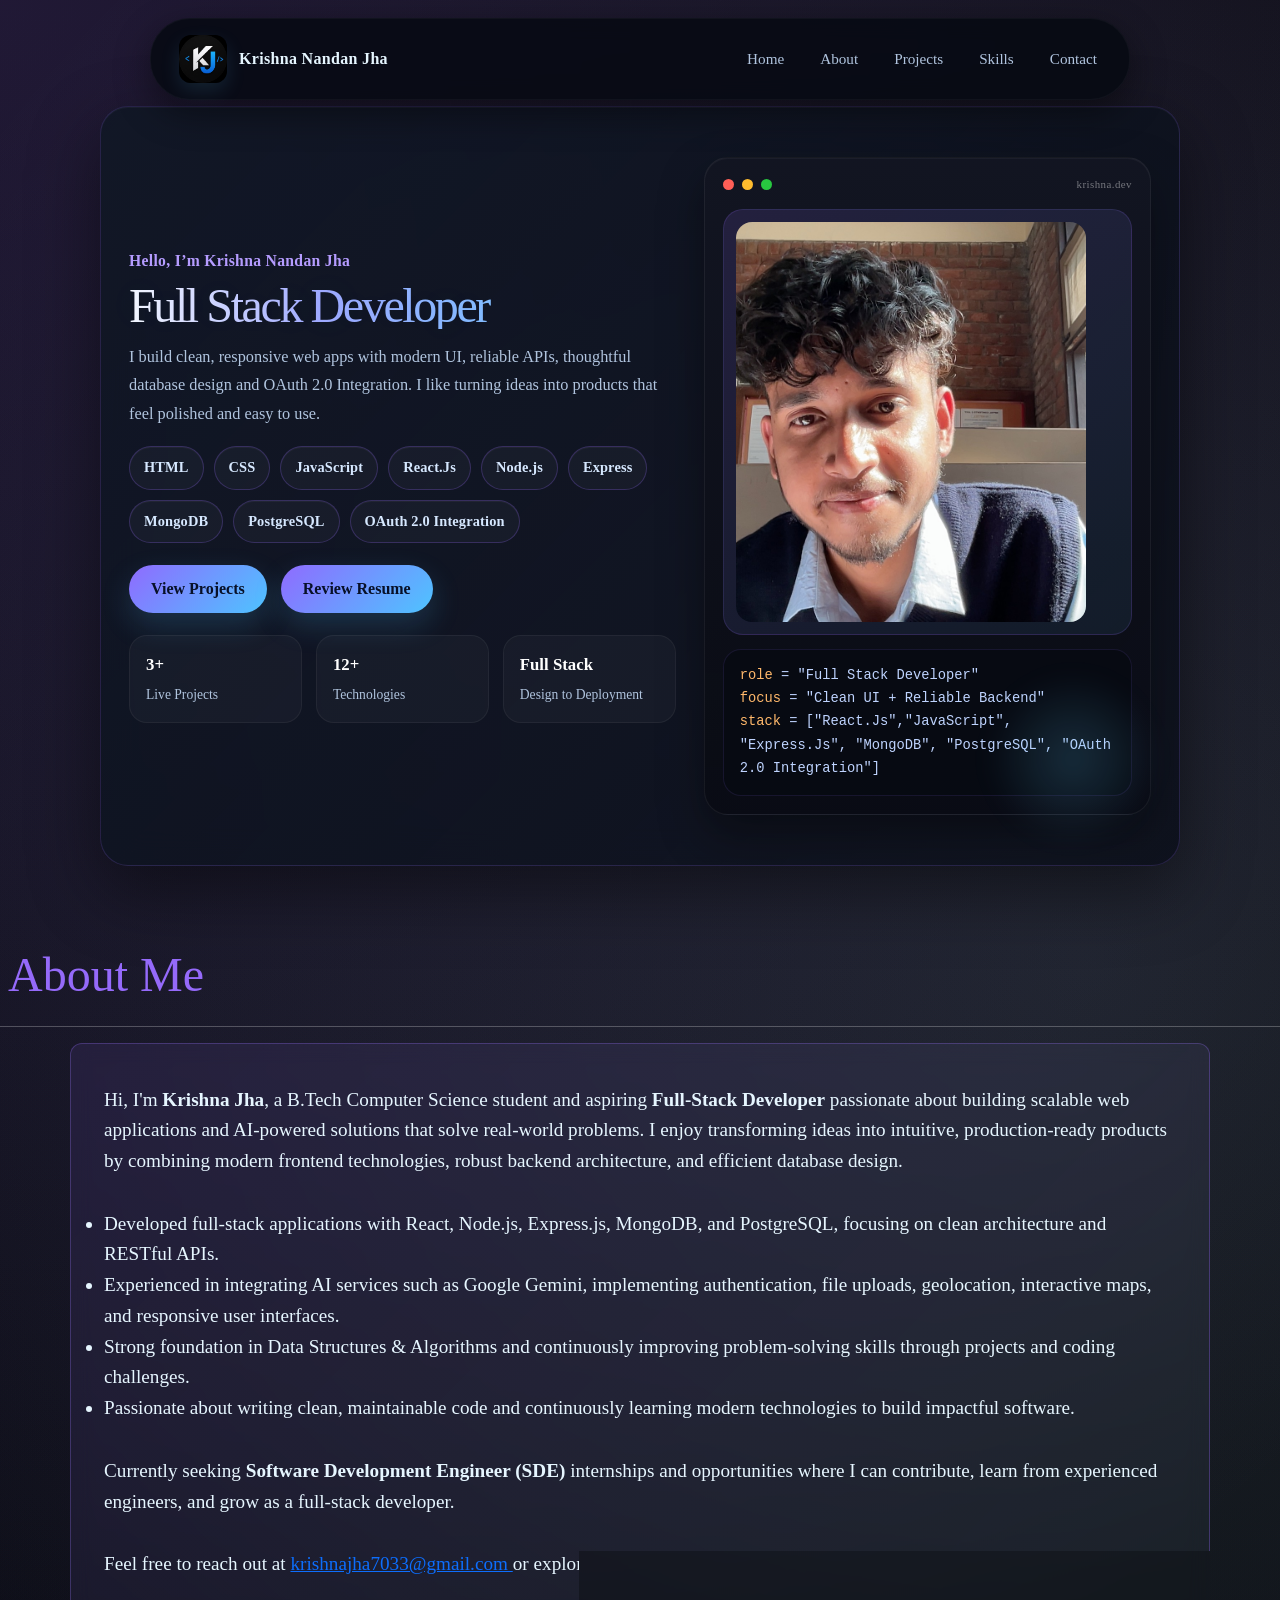
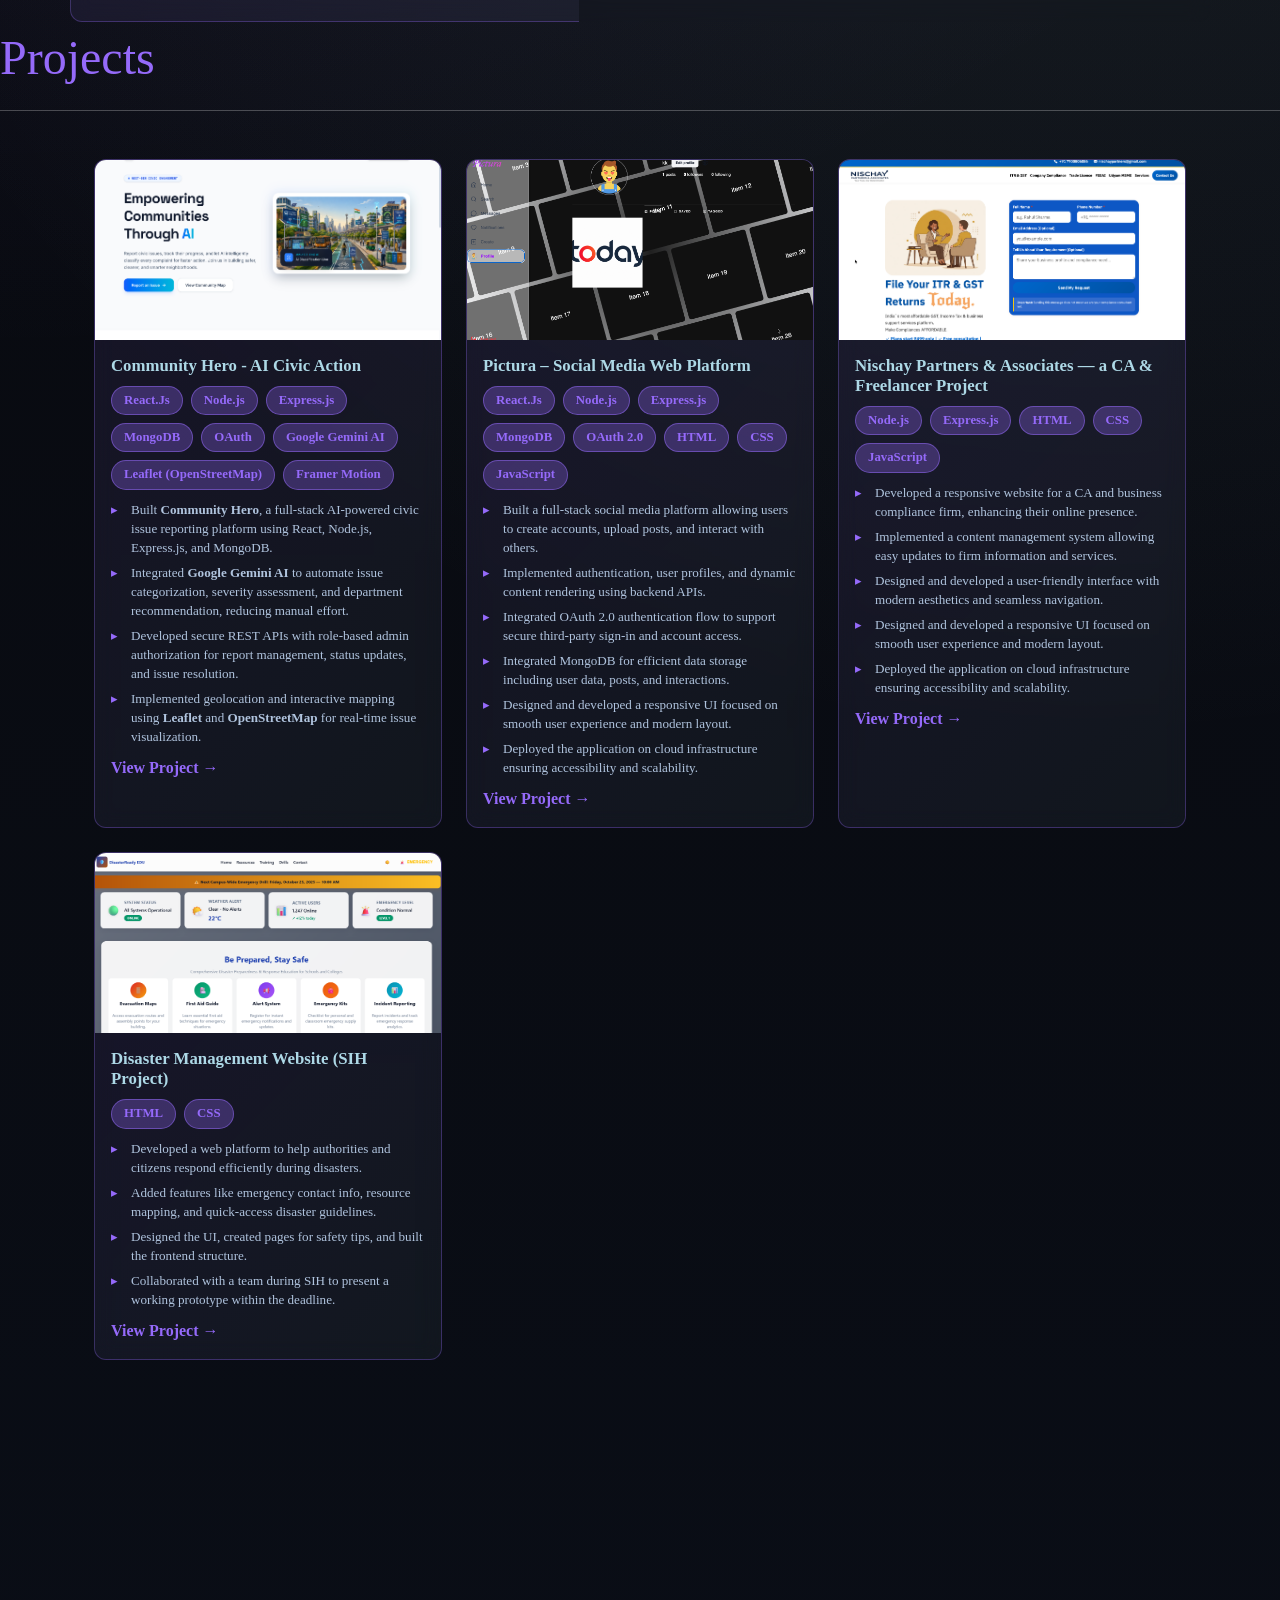
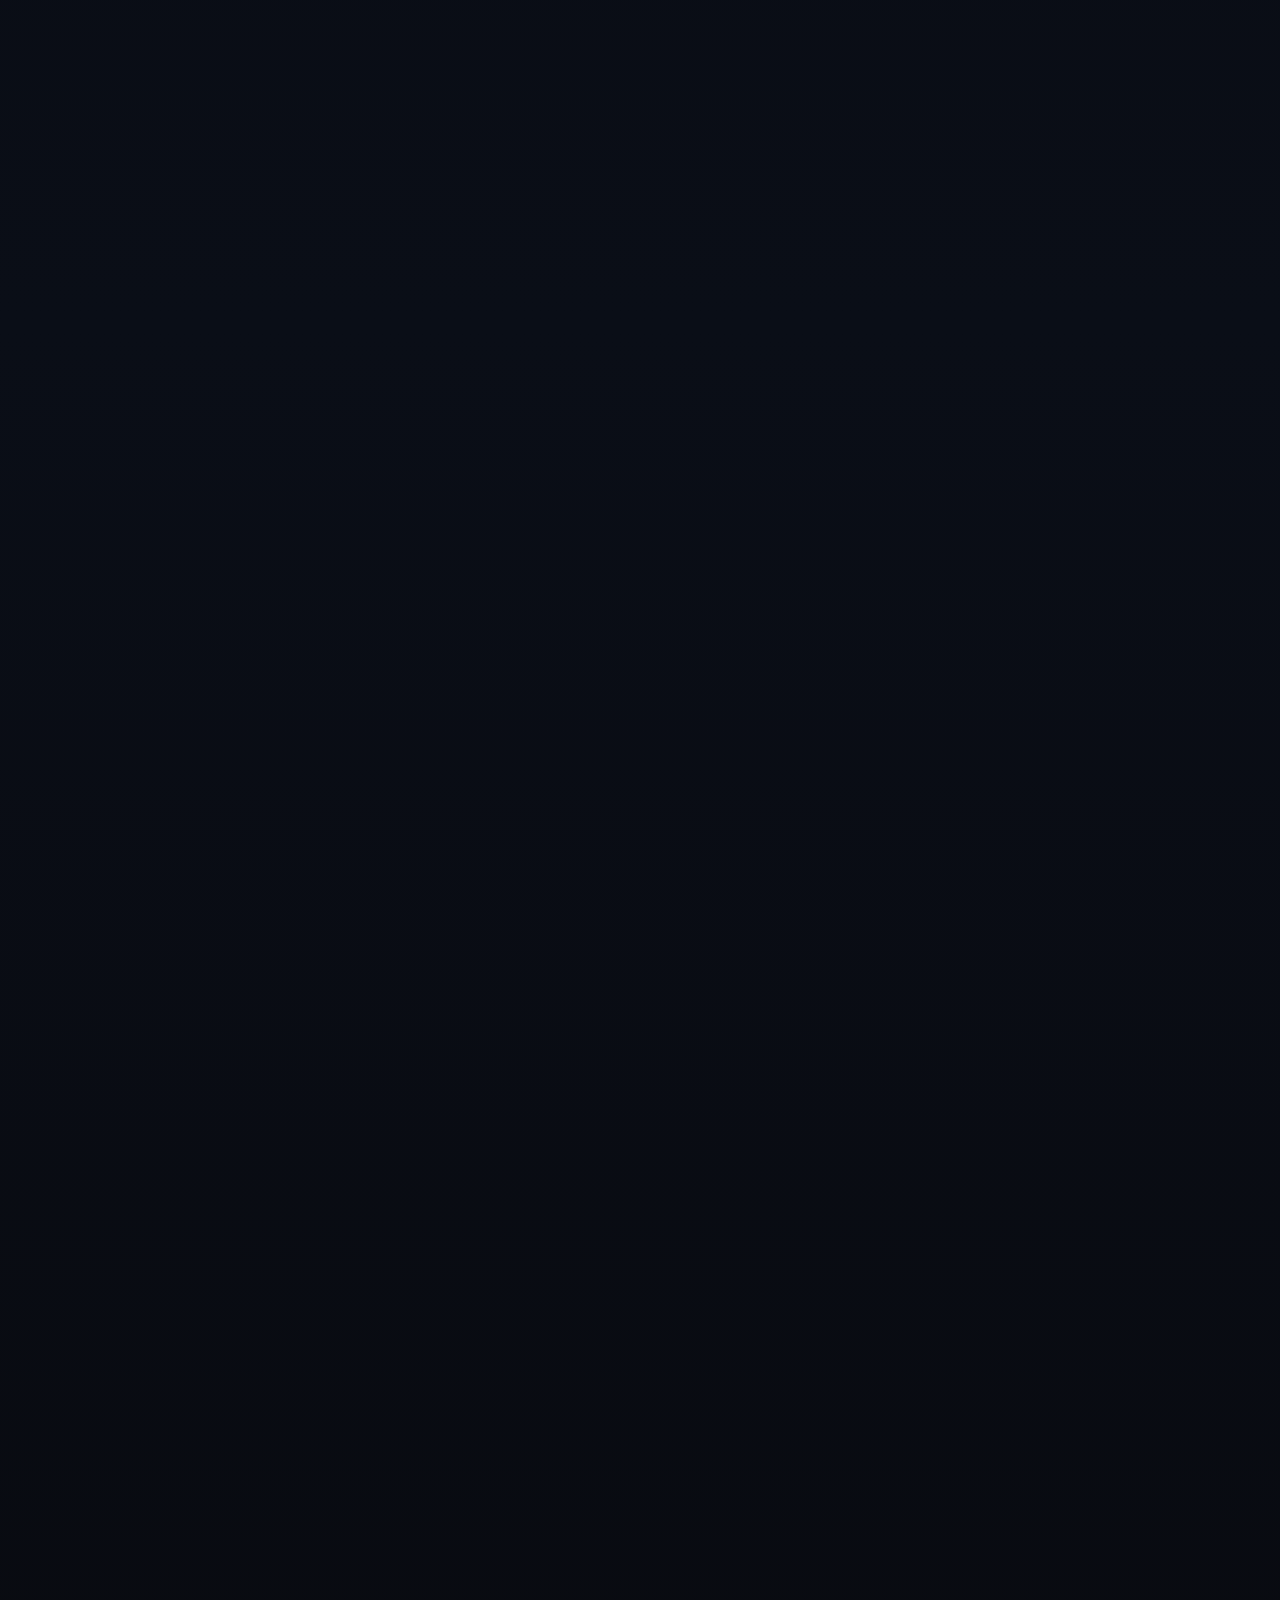
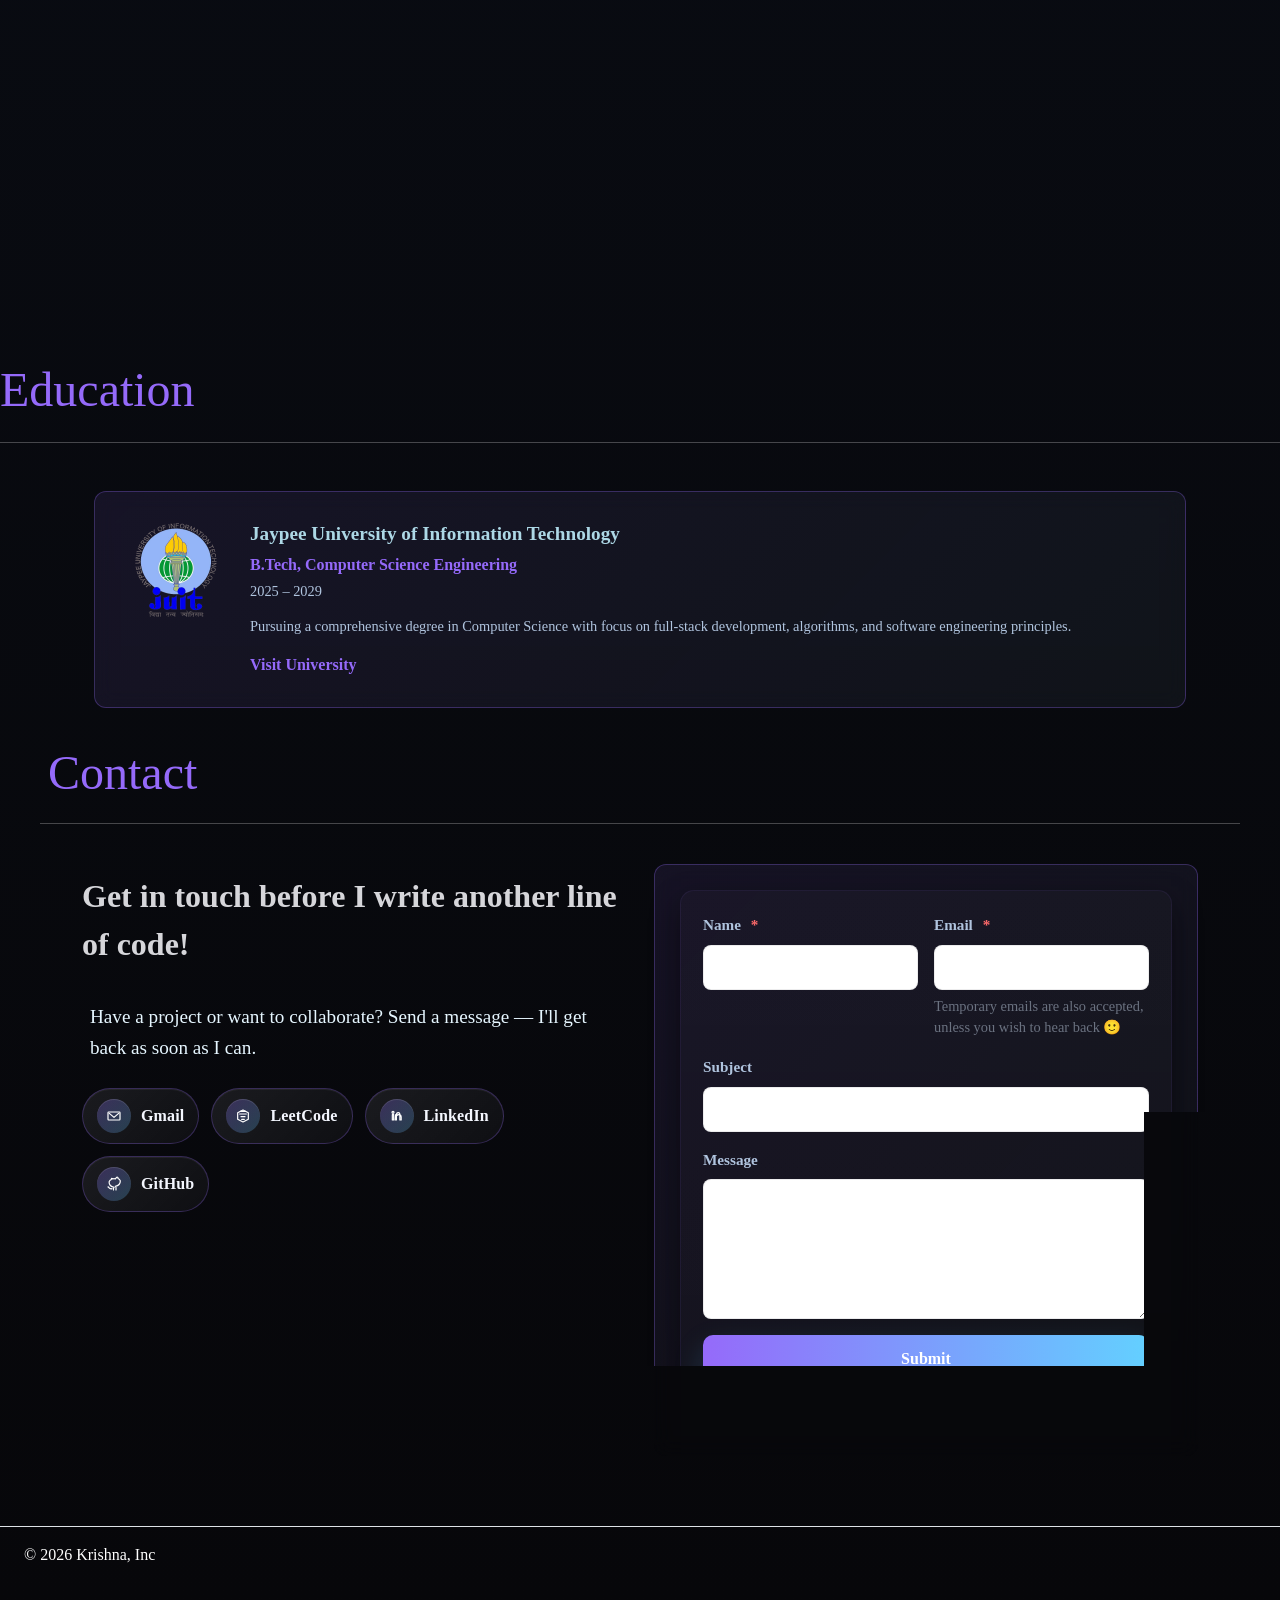
==== commit b476b659: "commit" ====
--- a/index.html
+++ b/index.html
@@ -67,7 +67,7 @@
 
           <div class="hero-actions">
             <a class="button" href="#projects">View Projects</a>
-            <a class="button button-secondary" href="Resume.html">Review Resume</a>
+            <a class="button button-secondary" href="Krishna Nandan Jha - Resume.pdf" target="_blank">Review Resume</a>
           </div>
 
           <div class="hero-stats" aria-label="Portfolio highlights">
@@ -159,7 +159,7 @@
         <a href="mailto:krishnajha7033@gmail.com">
           krishnajha7033@gmail.com
         </a>
-        or explore my <a href="Resume.html">Resume</a>.
+        or explore my <a href="Krishna Nandan Jha - Resume.pdf" target="_blank">Resume</a>.
       </p>
     </div>
   </section>
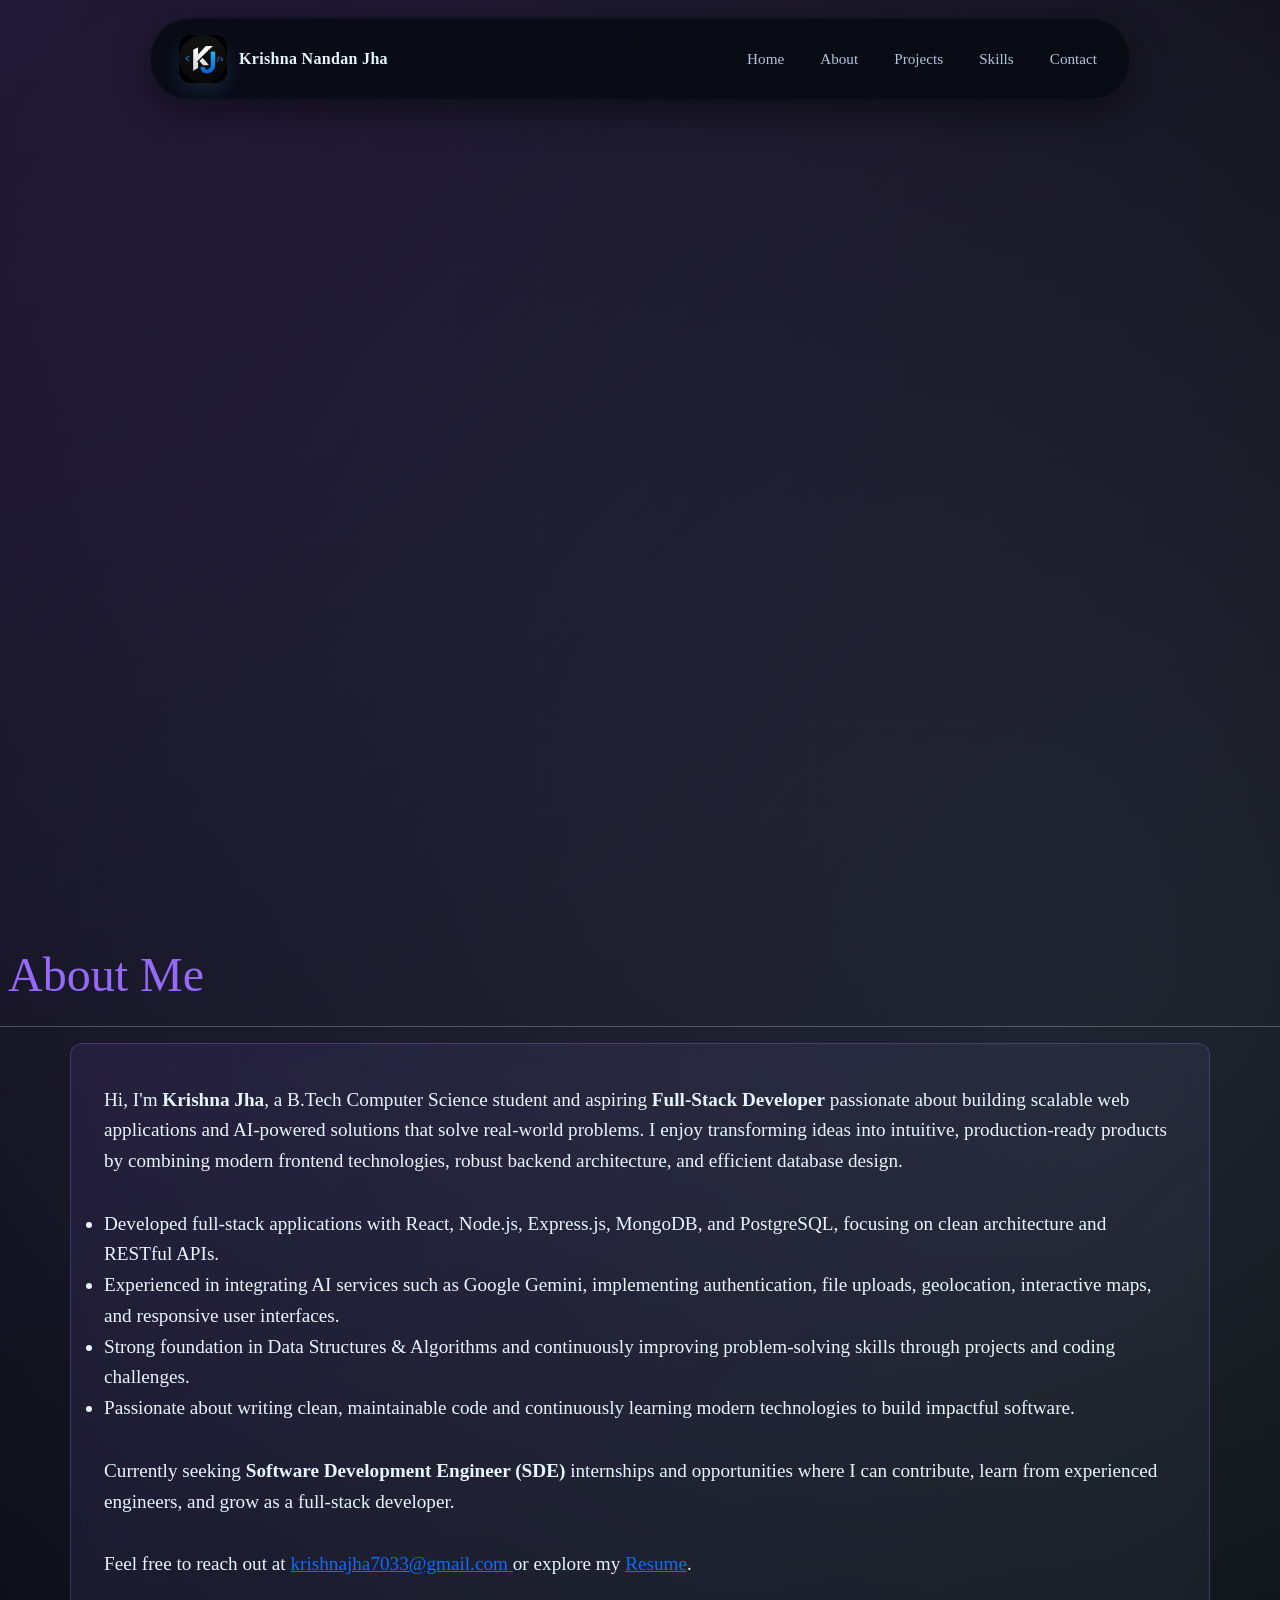
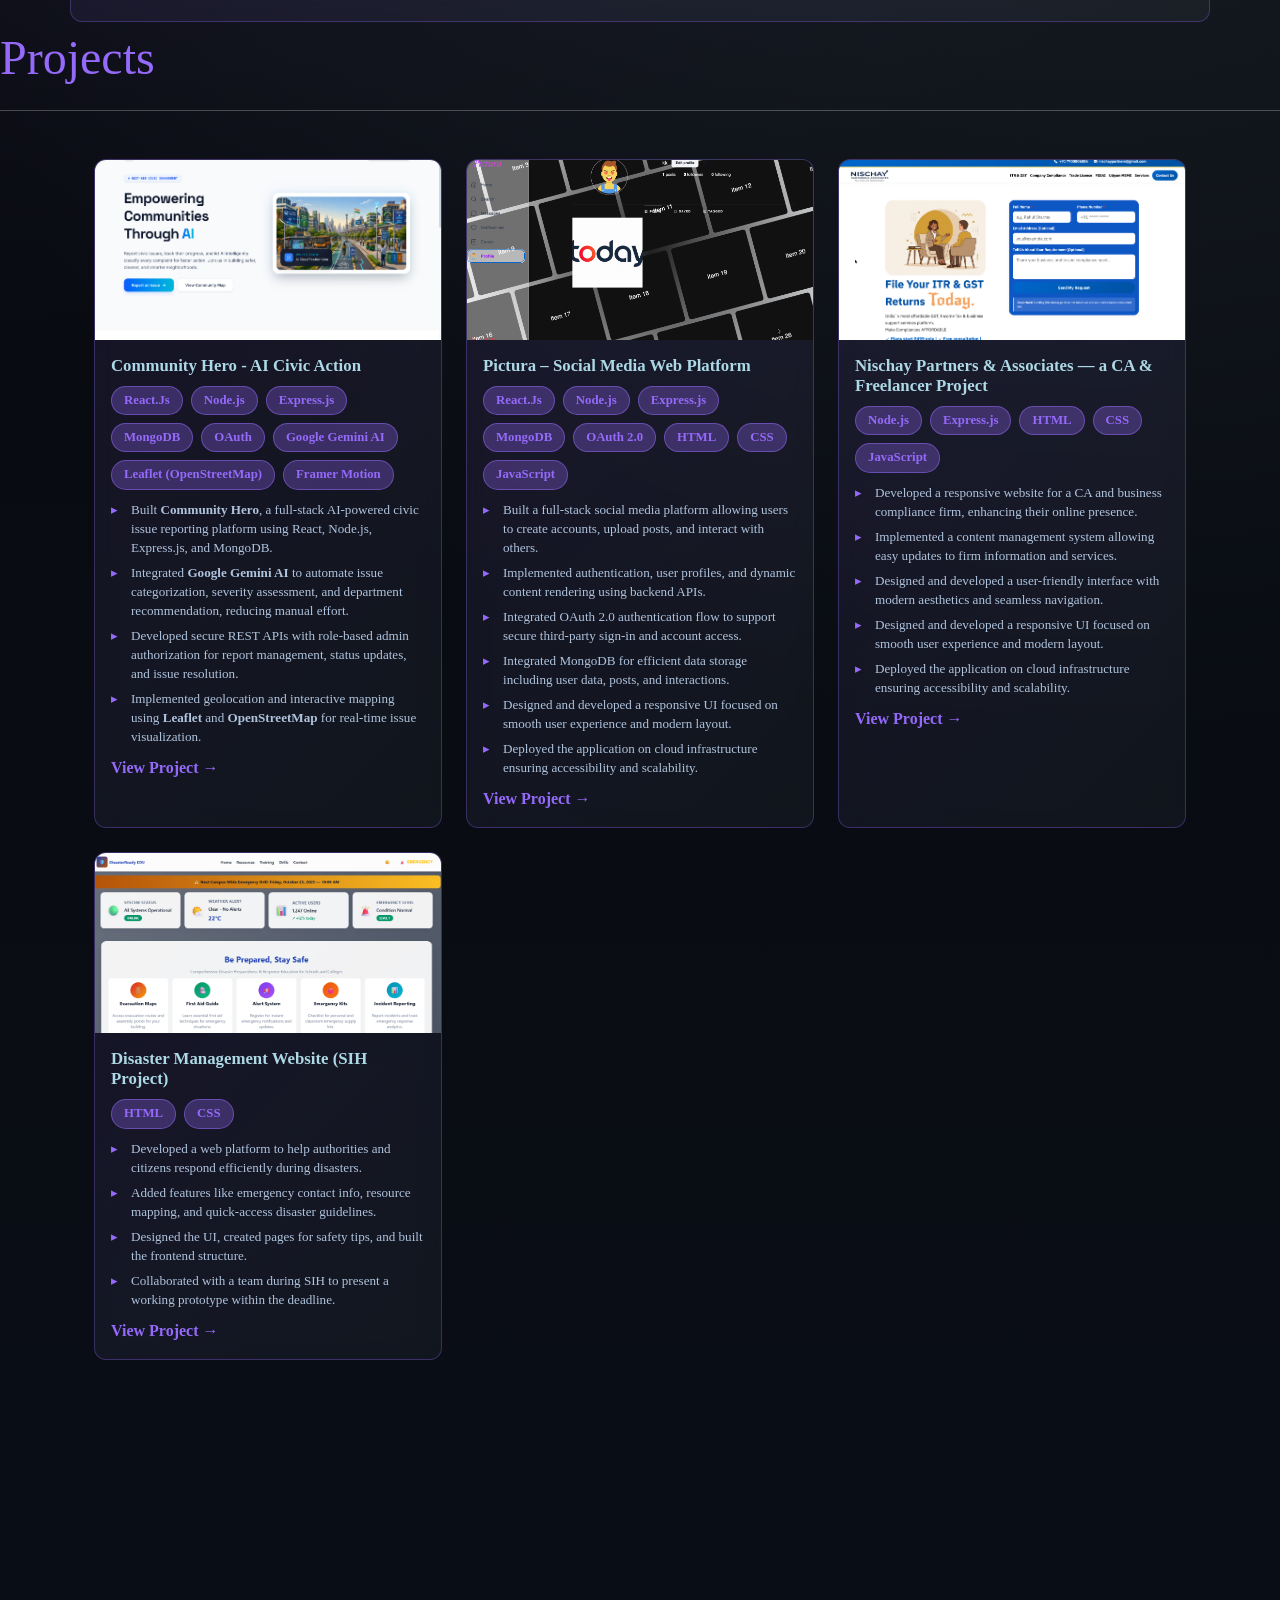
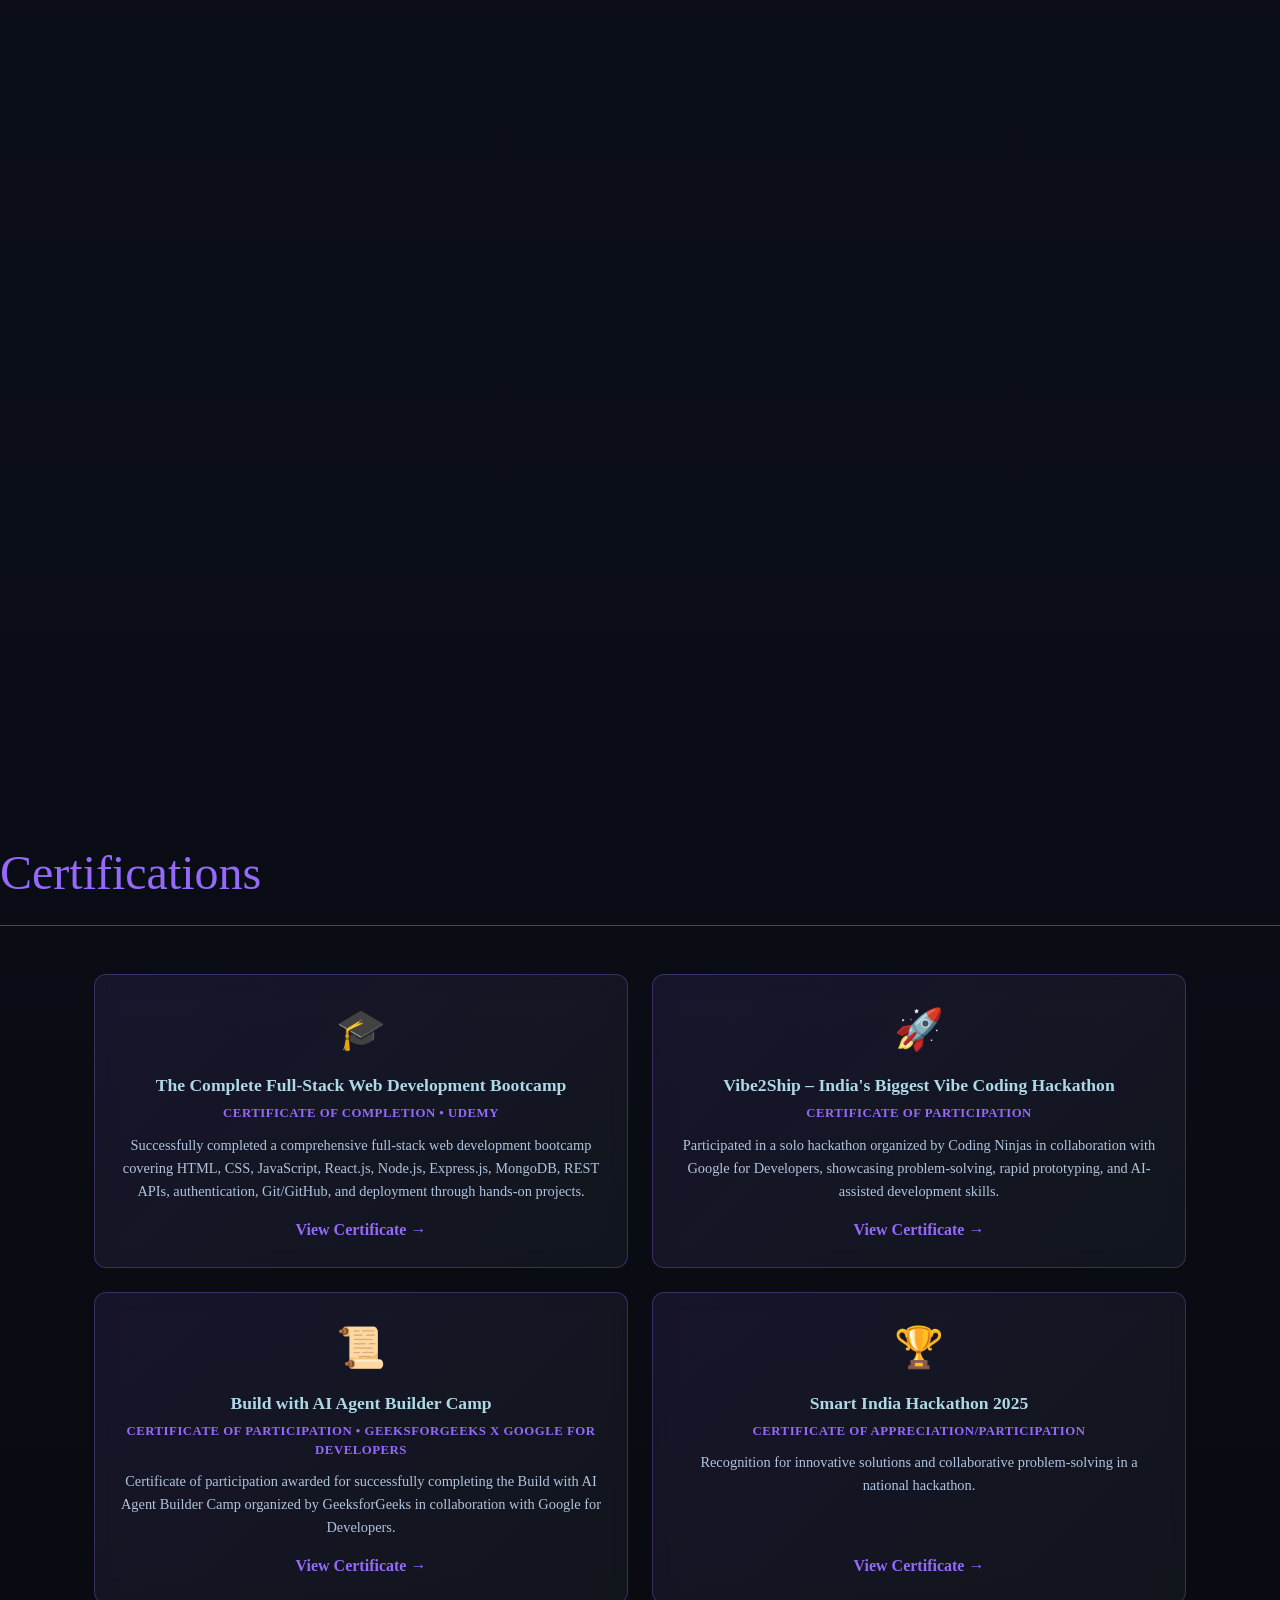
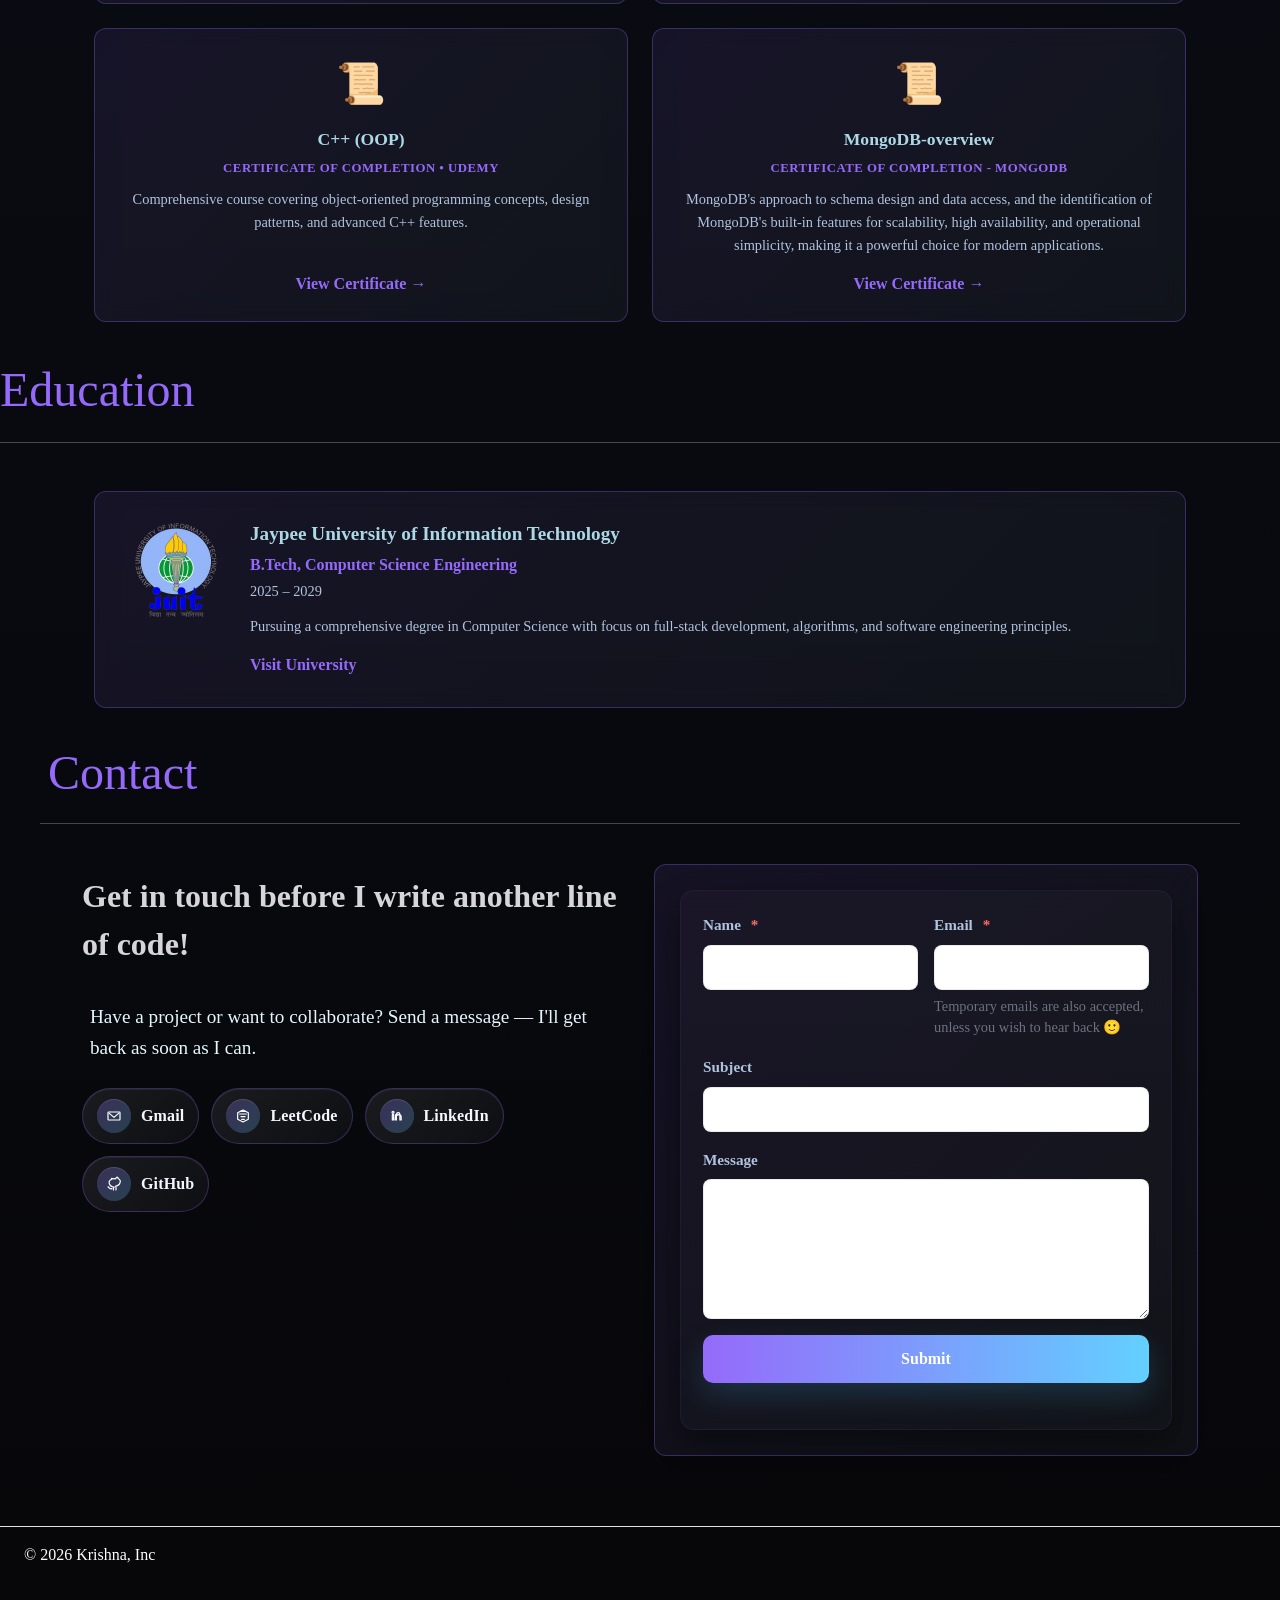
==== commit ed5aa4eb: "commit" ====
--- a/index.html
+++ b/index.html
@@ -396,18 +396,6 @@
               <p class="skill-desc">
                 Object-oriented programming, design patterns
               </p>
-            </div>
-          </div>
-          <div class="col">
-            <div class="skill-card">
-              <div class="skill-header">
-                <h5 class="skill-name">Python</h5>
-                <span class="skill-level">Beginner</span>
-              </div>
-              <div class="progress" role="progressbar" aria-valuenow="60" aria-valuemin="0" aria-valuemax="100">
-                <div class="progress-bar" style="width: 60%"></div>
-              </div>
-              <p class="skill-desc">Scripting, automation, data processing</p>
             </div>
           </div>
         </div>
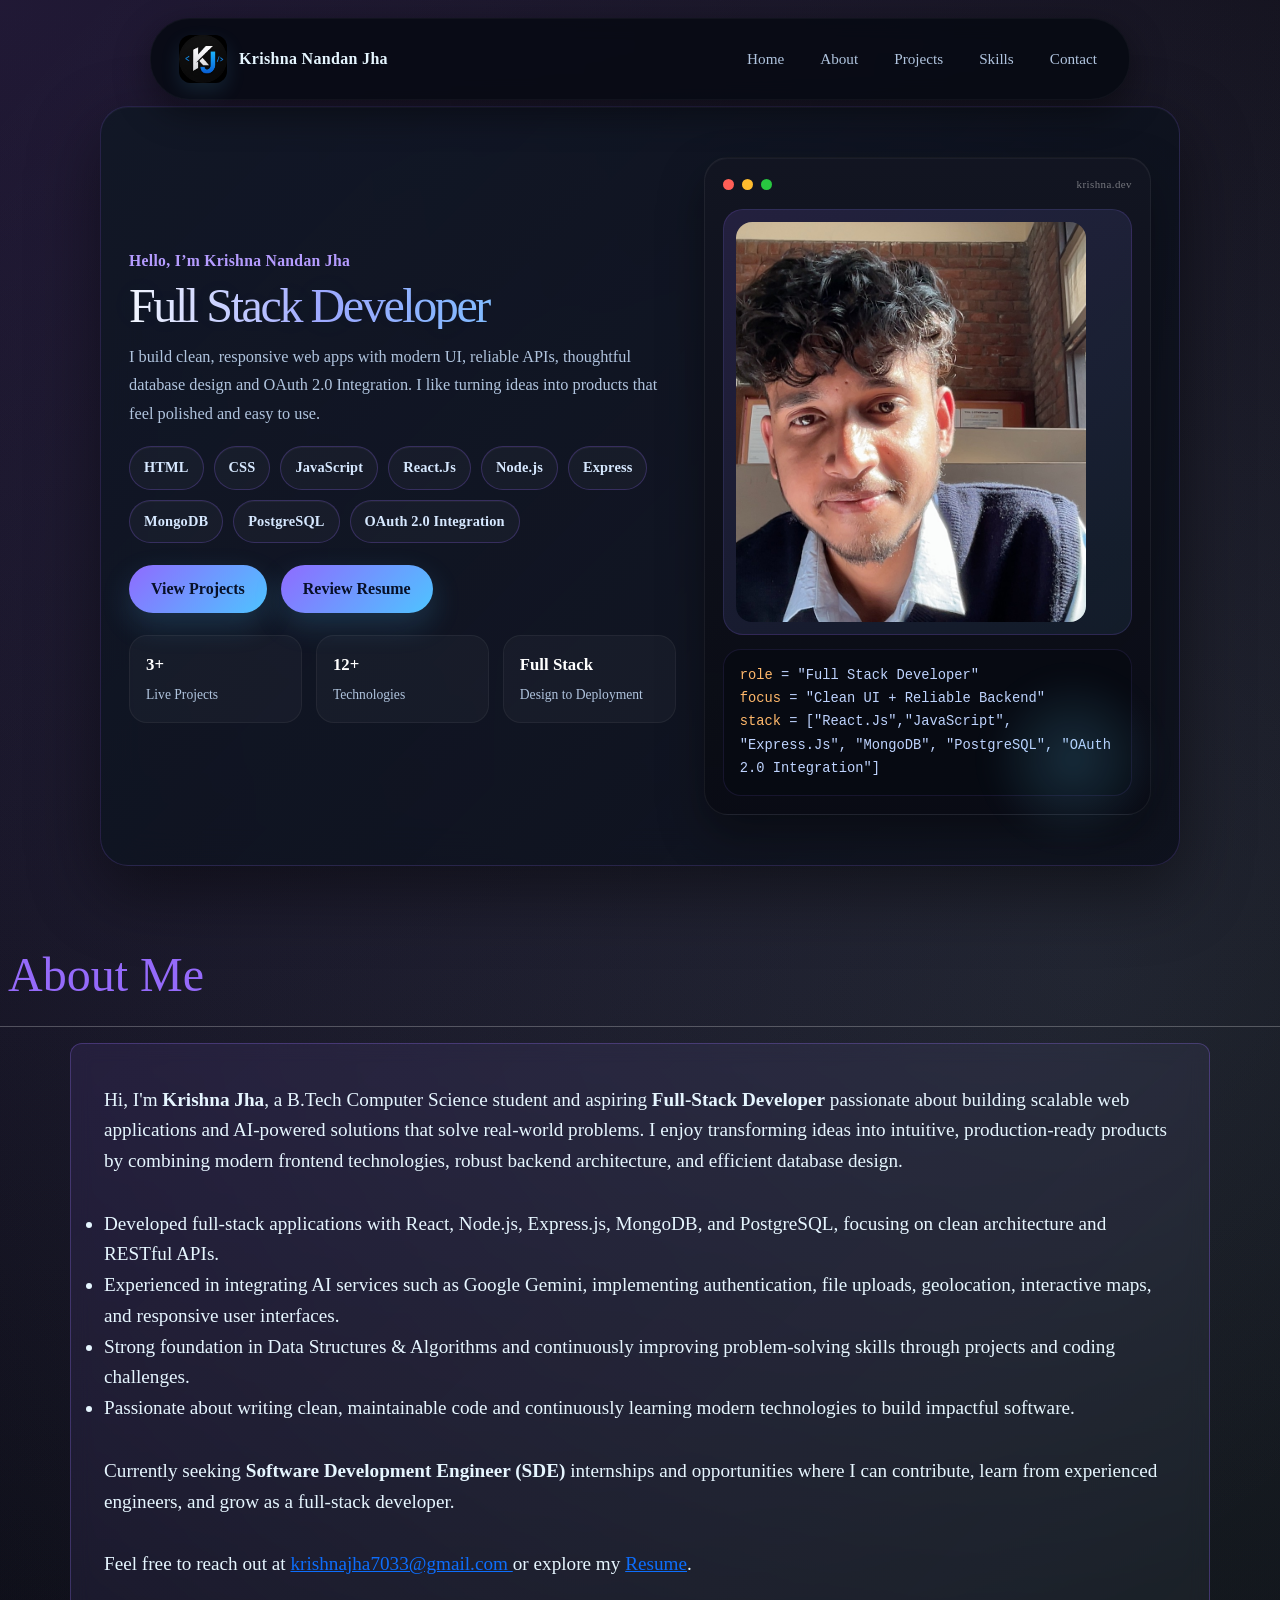
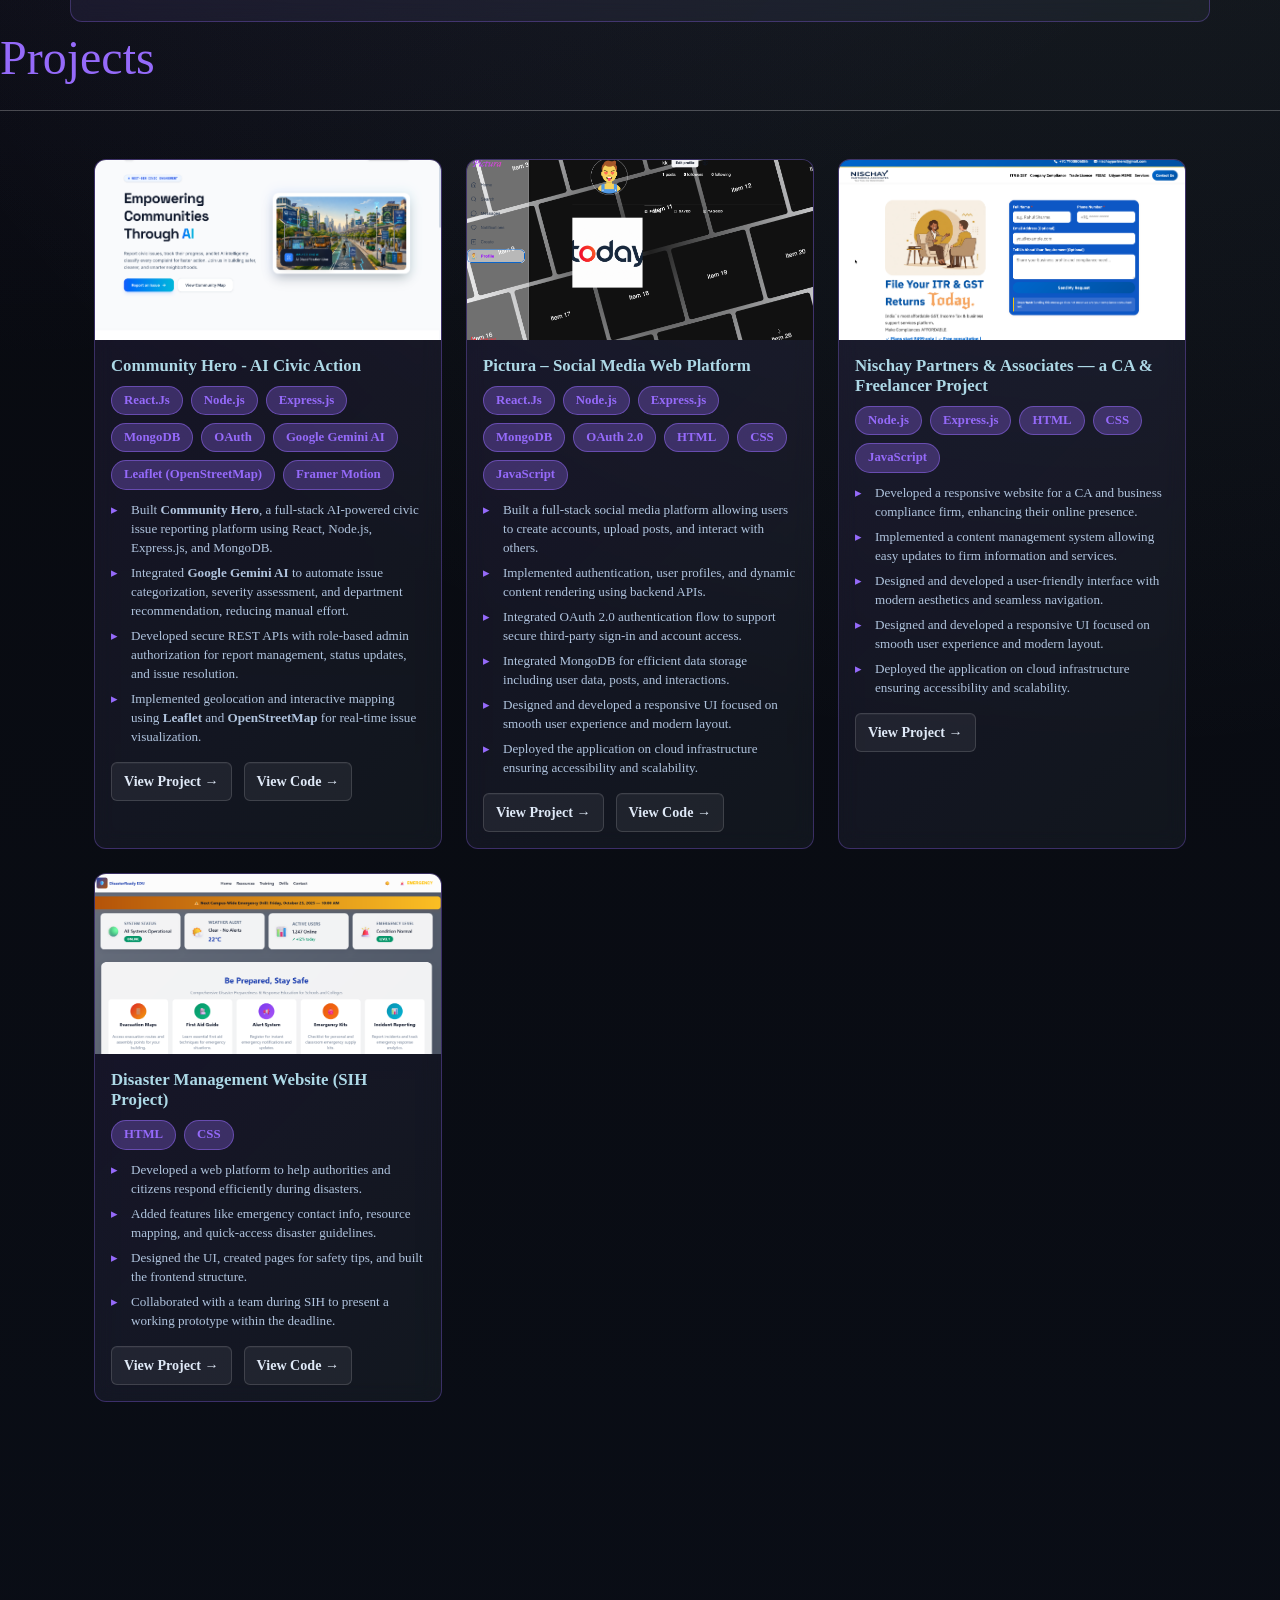
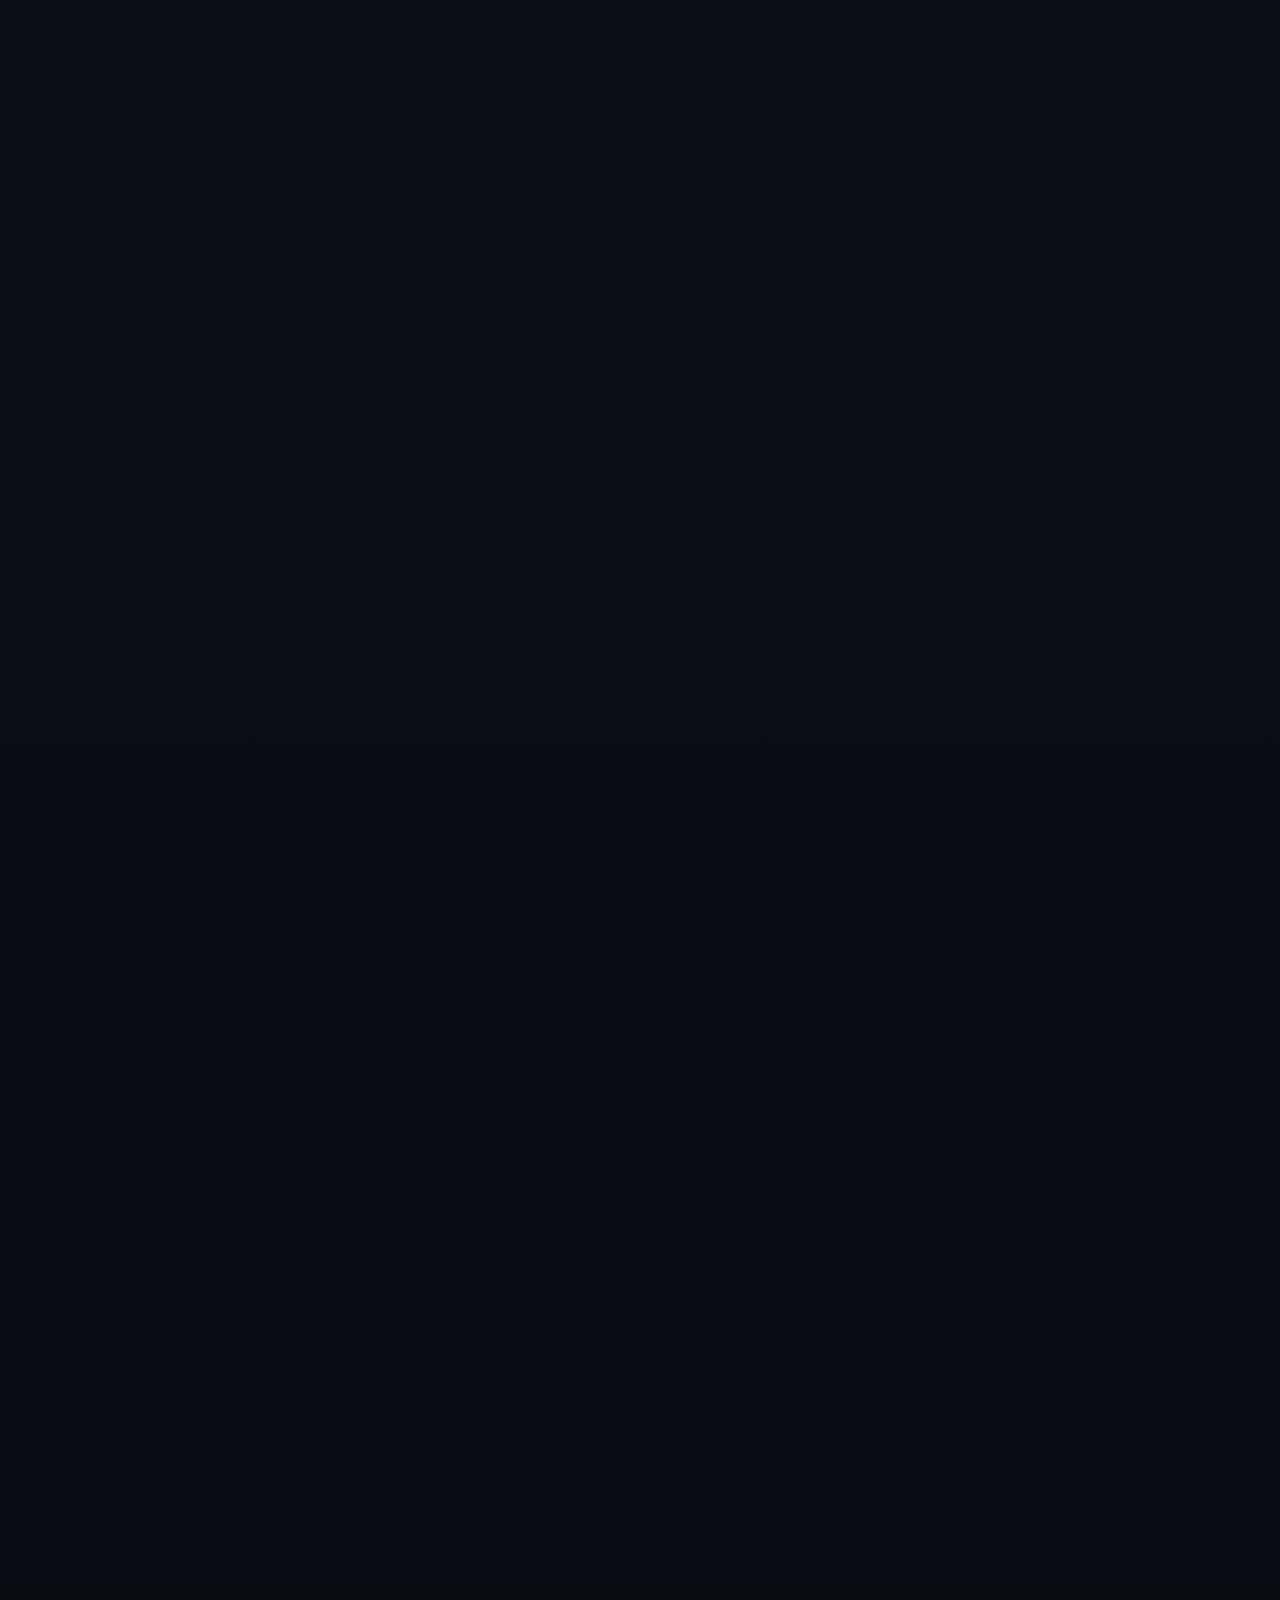
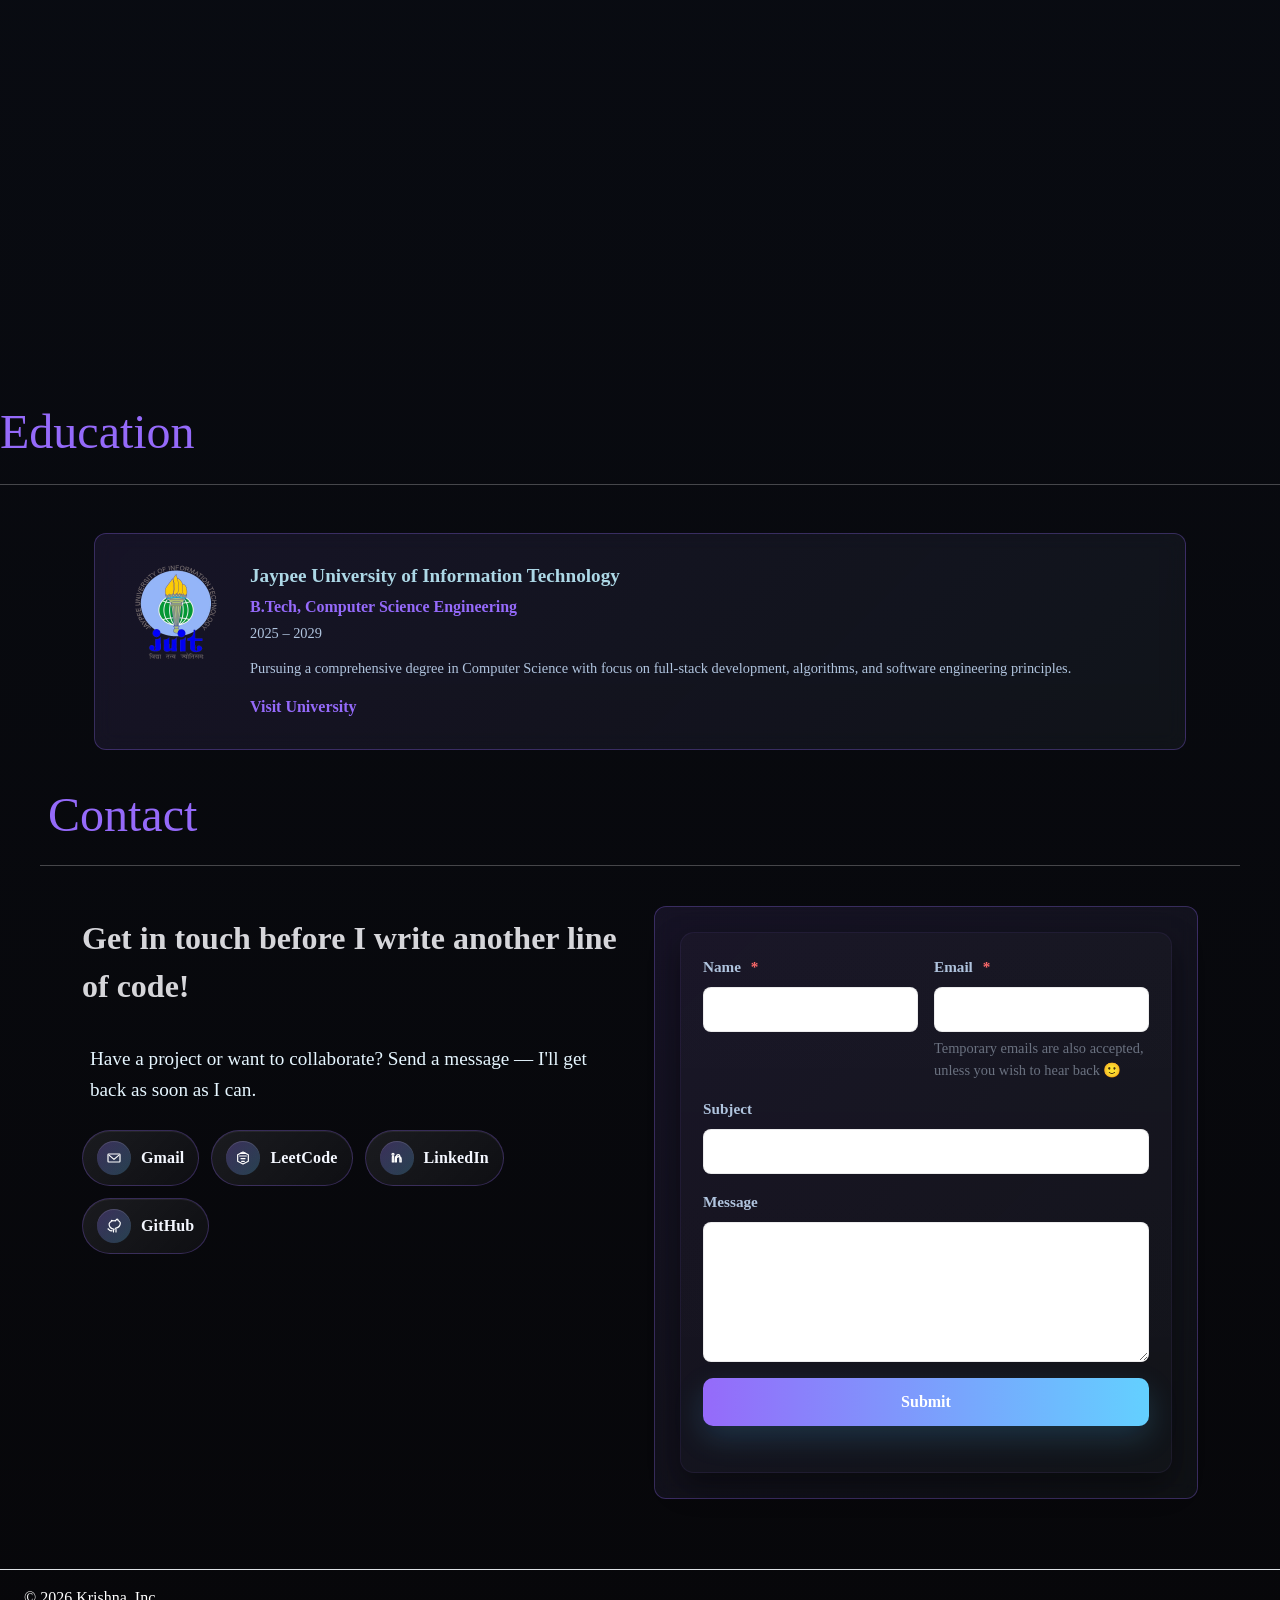
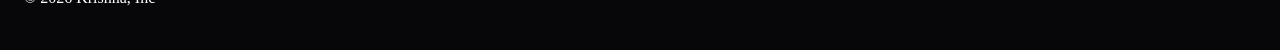
==== commit 92d431d8: "commit 1: Added GitHub links for projects in index.html" ====
--- a/index.html
+++ b/index.html
@@ -225,6 +225,7 @@
                   </li> -->
               </ul>
               <a href="https://community-hero-india.onrender.com" class="project-link" target="_blank" rel="noopener noreferrer">View Project →</a>
+               <a href="https://github.com/krishna-7033/Community-Hero-India" class="project-link" target="_blank" rel="noopener noreferrer">View Code →</a>
             </div>
           </div>
         </div>
@@ -275,6 +276,7 @@
                 </li>
               </ul>
               <a href="https://pictura-social.vercel.app" class="project-link">View Project →</a>
+              <a href="https://github.com/krishna-7033/Pictura-social" class="project-link">View Code →</a>
             </div>
           </div>
         </div>
@@ -354,6 +356,8 @@
               </ul>
               <a href="https://krishna-7033.github.io/Disaster-Ready-EDU-Smart-Disaster-Preparedness-Response-Education-System/"
                 class="project-link" target="_blank" rel="noopener noreferrer">View Project →</a>
+              <a href="https://github.com/krishna-7033/Disaster-Ready-EDU-Smart-Disaster-Preparedness-Response-Education-System/"
+                class="project-link" target="_blank" rel="noopener noreferrer">View Code →</a>
             </div>
           </div>
         </div>
--- a/style.css
+++ b/style.css
@@ -1225,16 +1225,28 @@
 }
 
 .project-link {
-  color: #956afa;
+  color: #dfe9f7;
   text-decoration: none;
   font-weight: 600;
-  transition: all 0.3s ease;
-  display: inline-block;
+  font-size: 0.88rem;
+  display: inline-flex;
+  align-items: center;
+  gap: 6px;
+  margin-top: 6px;
+  margin-right: 8px;
+  padding: 8px 12px;
+  border-radius: 6px;
+  background: rgba(255, 255, 255, 0.06);
+  border: 1px solid rgba(255, 255, 255, 0.14);
+  box-shadow: inset 0 1px 0 rgba(255, 255, 255, 0.04);
+  transition: all 0.25s ease;
 }
 
 .project-link:hover {
-  color: #add8e6;
-  transform: translateX(5px);
+  color: #ffffff;
+  background: rgba(149, 106, 250, 0.16);
+  border-color: rgba(149, 106, 250, 0.35);
+  transform: translateY(-1px);
 }
 
 /* Certification Cards */
